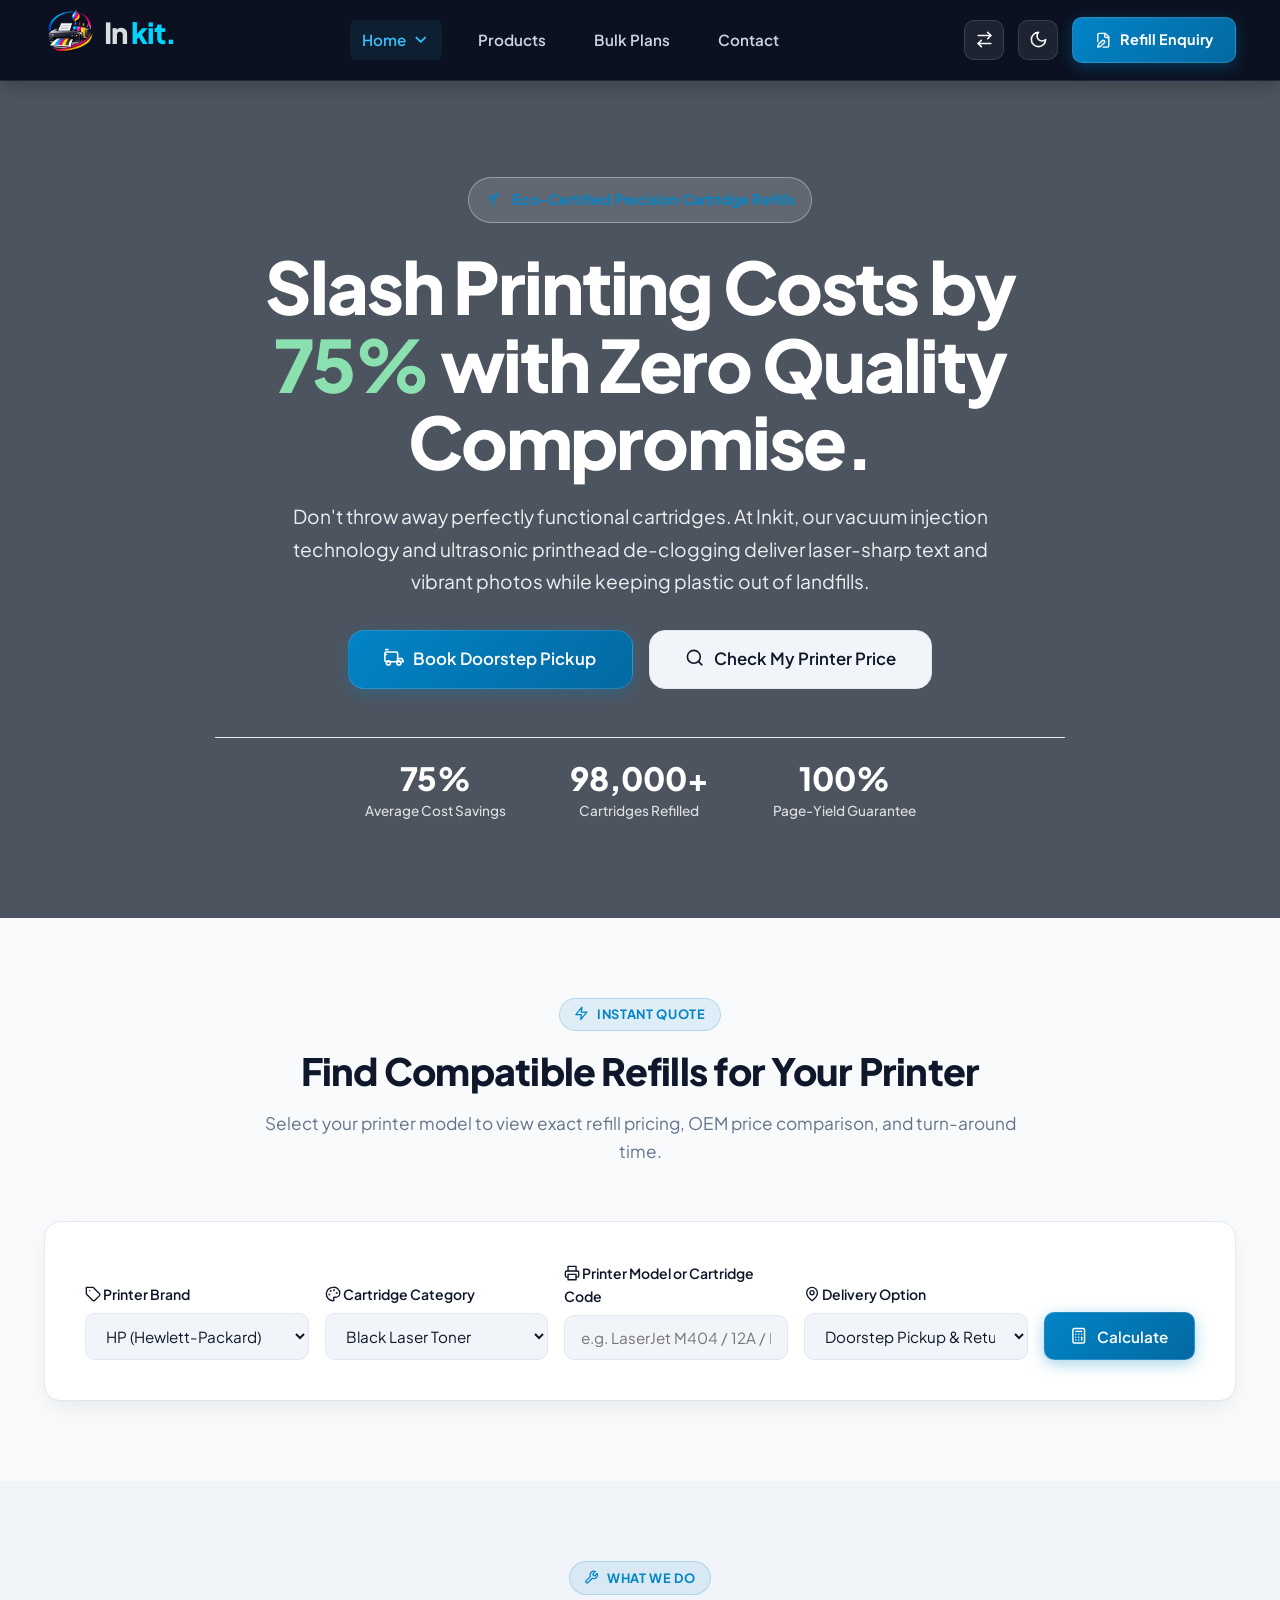
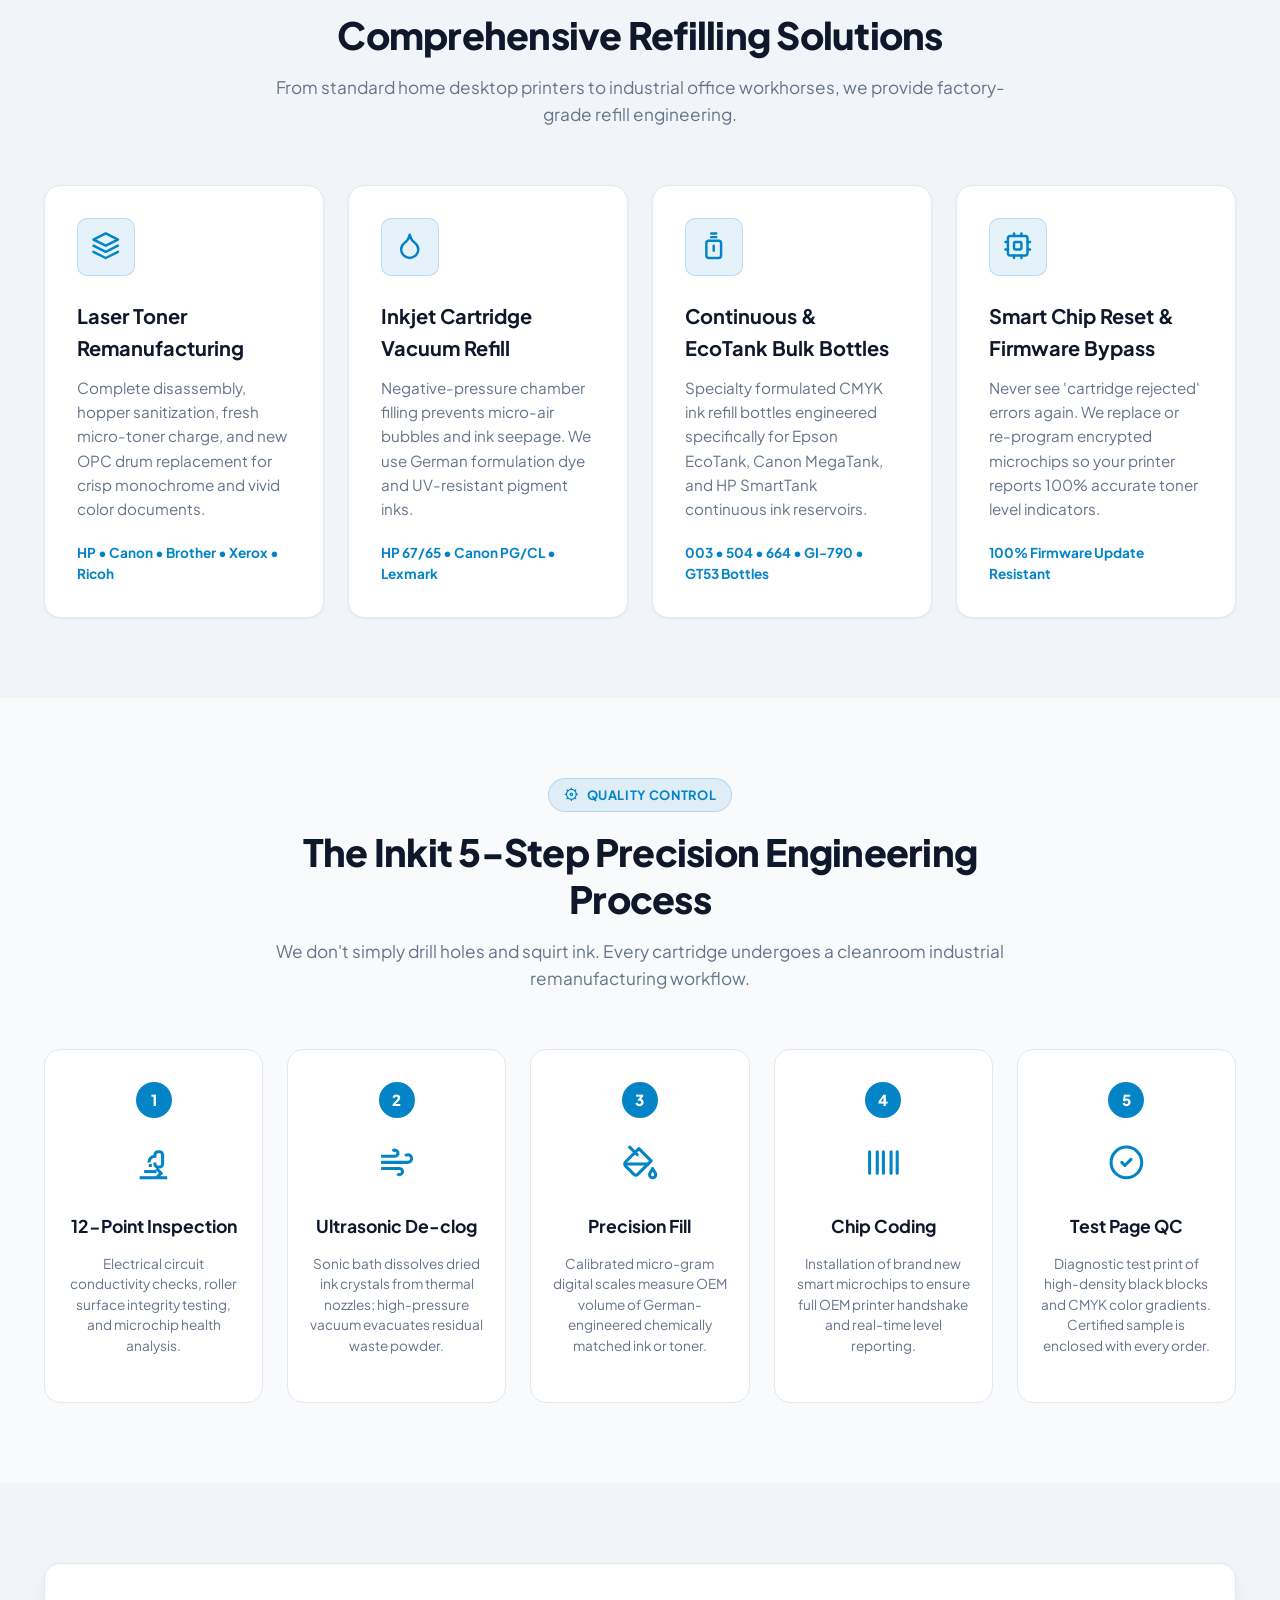
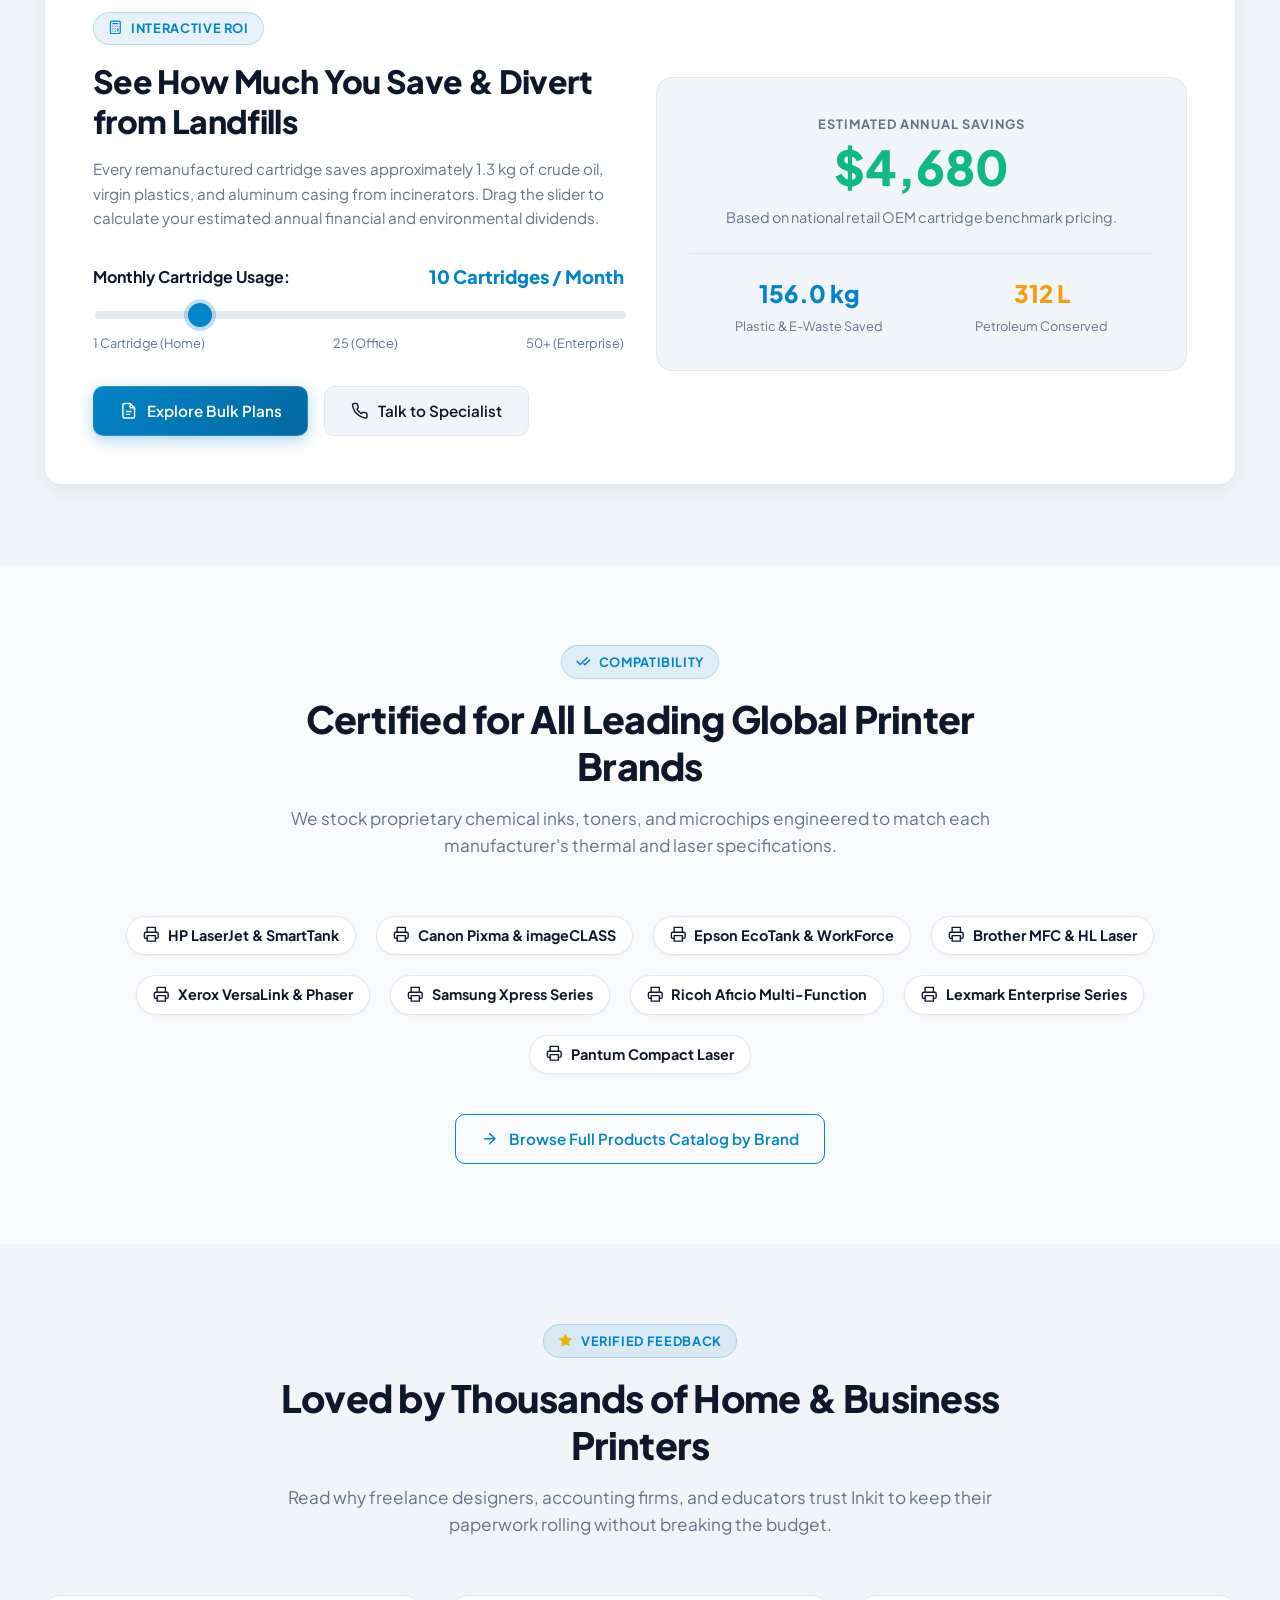
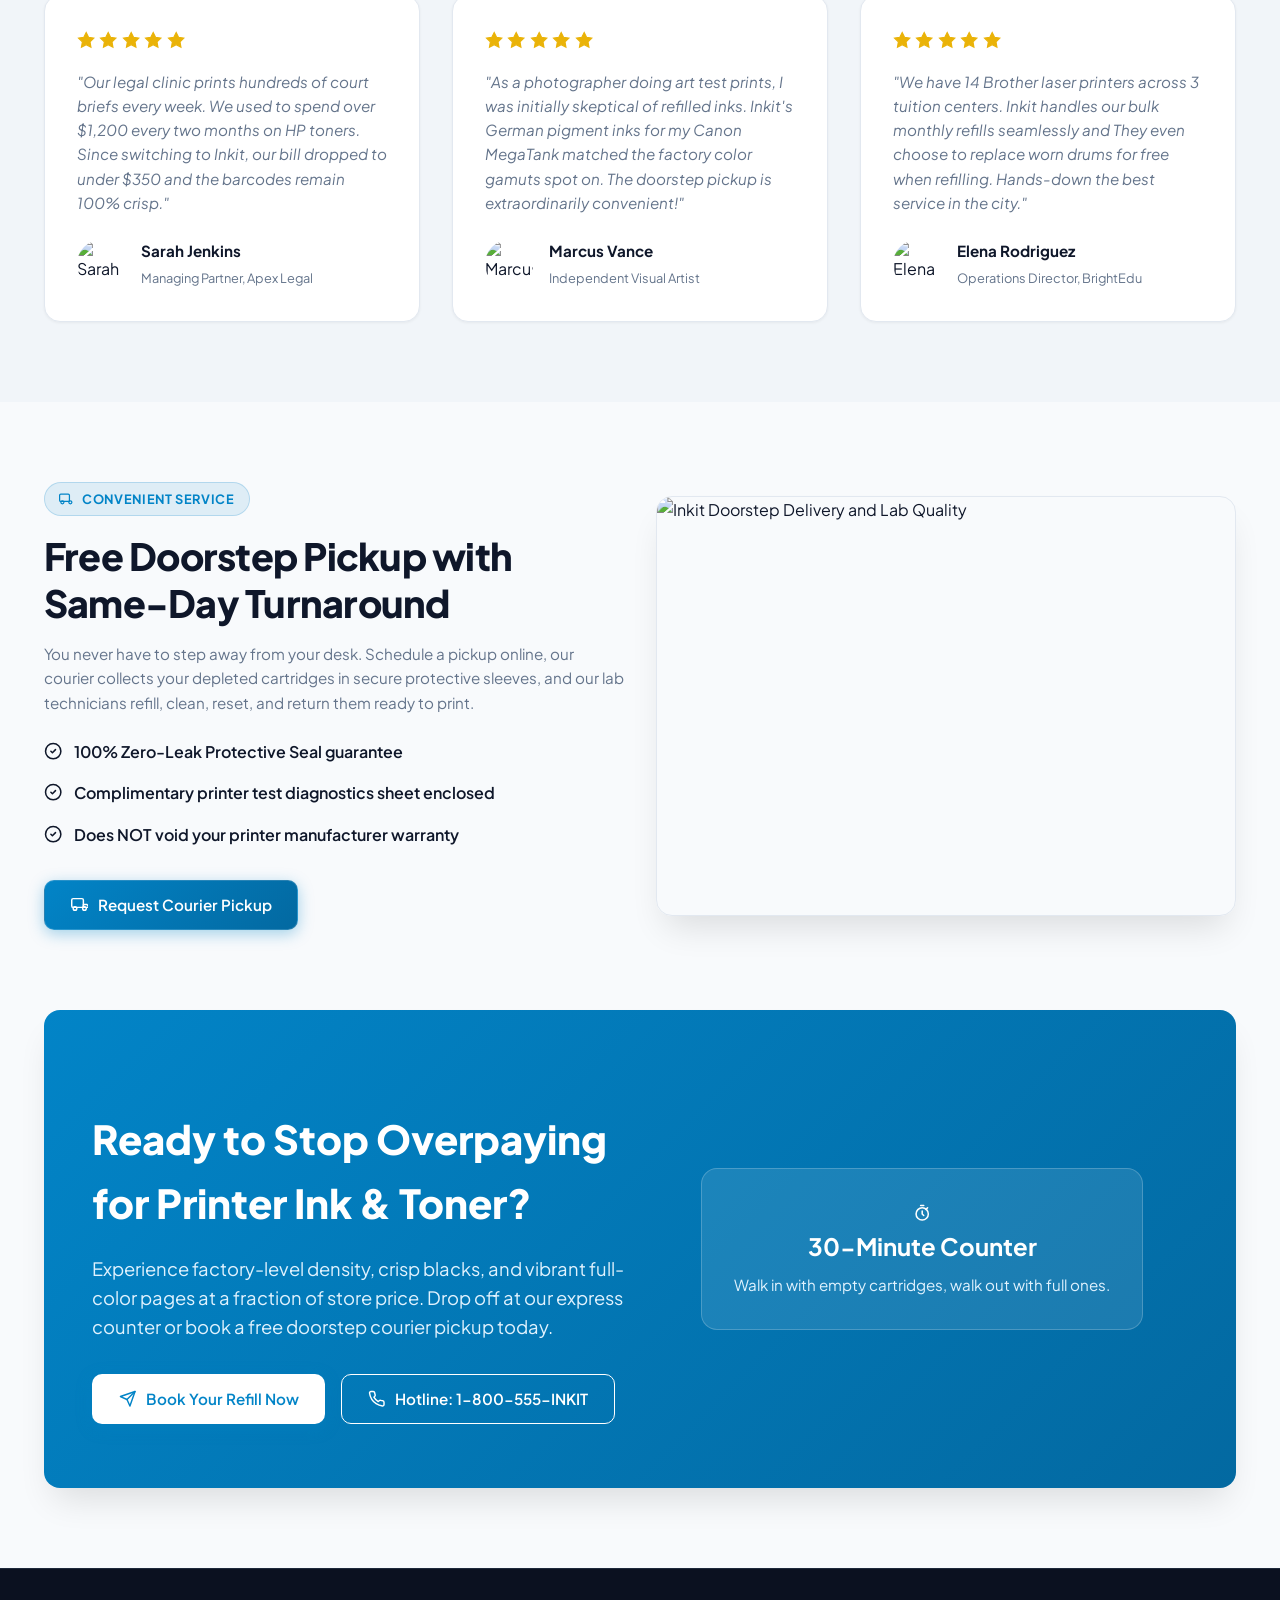
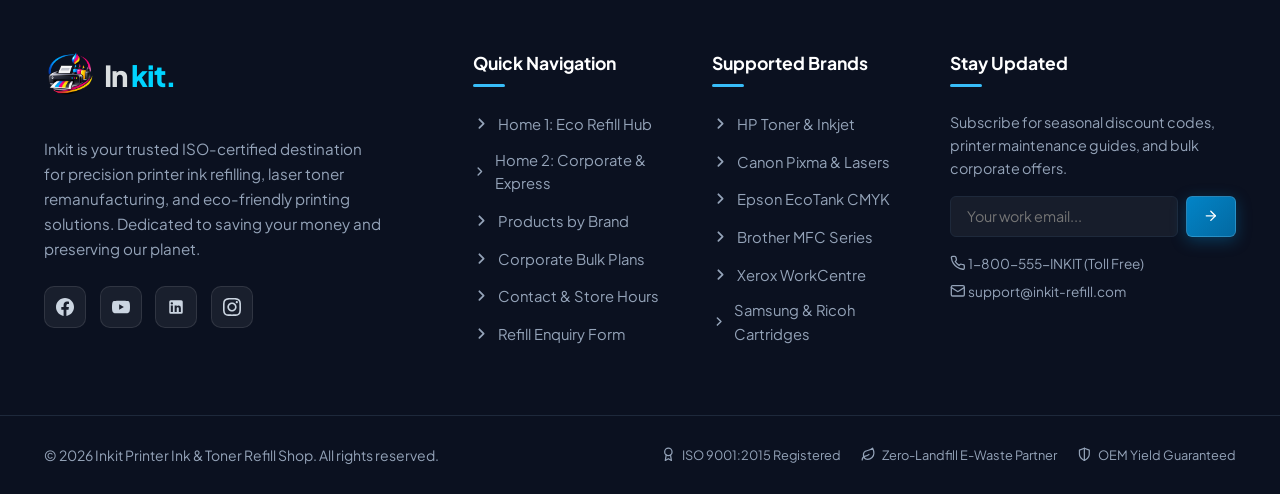
==== index.html @ ea4fb4fb "Initial commit" ====
<!DOCTYPE html>
<html lang="en" dir="ltr" data-theme="light">
<head>
  <meta charset="UTF-8">
  <meta name="viewport" content="width=device-width, initial-scale=1.0">
  <title>Inkit | Printer Ink & Toner Refill Shop - Eco Refill Hub</title>
  <meta name="description" content="Inkit offers premium printer ink refilling, laser toner remanufacturing, and eco-tank bottled inks at up to 75% savings with certified test page guarantees.">
  <link rel="icon" type="image/png" href="assets/images/logo.png">
  
  <!-- FontAwesome 6 Icons -->
  <link rel="stylesheet" href="https://cdnjs.cloudflare.com/ajax/libs/font-awesome/6.5.1/css/all.min.css">
  
  <!-- Common & Page Stylesheets -->
  <link rel="stylesheet" href="assets/css/common.css">
  <link rel="stylesheet" href="assets/css/pages.css">
</head>
<body>

  <!-- ==========================================================================
       NAVBAR (Unified Color: #0b1120)
       ========================================================================== -->
  <header class="site-header">
    <div class="container">
      <nav class="navbar">
        <!-- Logo redirects to index.html -->
         <a href="index.html"
   class="footer-brand-logo"
   title="Inkit - Home"
   style="display:inline-flex;
          align-items:center;
          gap:8px;
          text-decoration:none;
          margin-bottom:15px;">

    <img src="assets/images/logo.png"
         alt="Inkit Logo"
         style="width:52px;
                height:52px;
                object-fit:contain;
                display:block;">

    <span style="font-size:29px;
                 font-weight:800;
                 letter-spacing:-1px;
                 line-height:1;
                 color:#dadee0;">
        In<span style="color:#00d4ff;"> kit.</span>
    </span>

</a>
        
       

        <!-- Desktop Navigation Menu -->
        <ul class="nav-menu">
          <!-- Home Dropdown with Home 1 & Home 2 -->
          <li class="nav-item dropdown">
            <a href="index.html" class="nav-link dropdown-toggle active">
              <span>Home</span>
              <svg class="svg-icon chevron-icon" viewBox="0 0 24 24" width="14" height="14" fill="none" stroke="currentColor" stroke-width="2.5" stroke-linecap="round" stroke-linejoin="round"><path d="m6 9 6 6 6-6"/></svg>
            </a>
            <div class="dropdown-menu">
              <a href="index.html" class="dropdown-item active">
                <svg class="svg-icon" viewBox="0 0 24 24" width="18" height="18" fill="none" stroke="#38bdf8" stroke-width="2"><path d="M11 20A7 7 0 0 1 9.8 6.1C15.5 5 17 4.48 19 2c1 2 2 4.18 2 8 0 5.5-4.78 10-10 10Z"/><path d="M2 21c0-3 1.85-5.36 5.08-6C9.5 14.52 12 13 13 12"/></svg>
                <div>
                  <span class="item-title">Home 1: Eco Refill Hub</span>
                  <span class="item-desc">Consumer & Small Business Refills</span>
                </div>
              </a>
              <a href="home2.html" class="dropdown-item">
                <svg class="svg-icon" viewBox="0 0 24 24" width="18" height="18" fill="none" stroke="#38bdf8" stroke-width="2"><path d="M6 22V4a2 2 0 0 1 2-2h8a2 2 0 0 1 2 2v6"/><path d="M12 22s6-3 6-7v-4l-6-2-6 2v4c0 4 6 7 6 7Z"/></svg>
                <div>
                  <span class="item-title">Home 2: Corporate & Express</span>
                  <span class="item-desc">30-Min Walk-in & Fleet Contracts</span>
                </div>
              </a>
            </div>
          </li>
          <li class="nav-item">
            <a href="products.html" class="nav-link">Products</a>
          </li>
          <li class="nav-item">
            <a href="bulk-plans.html" class="nav-link">Bulk Plans</a>
          </li>
          <li class="nav-item">
            <a href="contact.html" class="nav-link">Contact</a>
          </li>
        </ul>

        <!-- Navbar Controls & Action -->
        <div class="nav-actions">
          <!-- RTL to LTR Mode Button with Icon -->
          <button id="rtlToggleBtn" class="icon-btn" title="Toggle RTL / LTR text direction" aria-label="Toggle Text Direction">
            <svg class="svg-icon" viewBox="0 0 24 24" width="18" height="18" fill="none" stroke="currentColor" stroke-width="2" stroke-linecap="round" stroke-linejoin="round"><path d="m16 3 4 4-4 4"/><path d="M20 7H4"/><path d="m8 21-4-4 4-4"/><path d="M4 17h16"/></svg>
          </button>

          <!-- Dark to Light Mode Button with Icon -->
          <button id="themeToggleBtn" class="icon-btn" title="Toggle Dark / Light mode" aria-label="Toggle Theme Mode">
            <svg class="svg-icon theme-icon-moon" viewBox="0 0 24 24" width="18" height="18" fill="none" stroke="currentColor" stroke-width="2" stroke-linecap="round" stroke-linejoin="round"><path d="M12 3a6 6 0 0 0 9 9 9 9 0 1 1-9-9Z"/></svg>
          </button>

          <!-- CTA Button going to Contact Page Enquiry Form -->
          <a href="contact.html#enquiry-form" class="nav-cta-btn">
            <svg class="svg-icon" viewBox="0 0 24 24" width="16" height="16" fill="none" stroke="currentColor" stroke-width="2" stroke-linecap="round" stroke-linejoin="round"><path d="M12 22h6a2 2 0 0 0 2-2V7l-5-5H6a2 2 0 0 0-2 2v10"/><path d="M14 2v4a2 2 0 0 0 2 2h4"/><path d="M10.4 12.6a2 2 0 1 1 3 3L8 21l-4 1 1-4Z"/></svg>
            <span>Refill Enquiry</span>
          </a>

          <!-- Mobile Hamburger Toggle -->
          <button id="mobileMenuToggle" class="icon-btn mobile-nav-toggle" title="Open Menu" aria-label="Toggle mobile menu">
            <svg class="svg-icon" viewBox="0 0 24 24" width="20" height="20" fill="none" stroke="currentColor" stroke-width="2" stroke-linecap="round" stroke-linejoin="round"><line x1="4" x2="20" y1="12" y2="12"/><line x1="4" x2="20" y1="6" y2="6"/><line x1="4" x2="20" y1="18" y2="18"/></svg>
          </button>
        </div>
      </nav>
    </div>
  </header>

  <!-- Mobile Drawer Menu -->
  <div id="mobileDrawer" class="mobile-drawer">
    <div class="mobile-nav-links">
      <a href="index.html" class="active"><svg class="svg-icon" viewBox="0 0 24 24" width="16" height="16" fill="none" stroke="currentColor" stroke-width="2"><path d="m3 9 9-7 9 7v11a2 2 0 0 1-2 2H5a2 2 0 0 1-2-2z"/></svg> Home 1: Eco Refill Hub</a>
      <a href="home2.html"><svg class="svg-icon" viewBox="0 0 24 24" width="16" height="16" fill="none" stroke="currentColor" stroke-width="2"><rect width="16" height="20" x="4" y="2" rx="2"/><path d="M9 22v-4h6v4"/></svg> Home 2: Corporate & Express</a>
      <a href="products.html"><svg class="svg-icon" viewBox="0 0 24 24" width="16" height="16" fill="none" stroke="currentColor" stroke-width="2"><path d="M16.5 9.4 7.55 4.24a1.78 1.78 0 0 0-2.5 1.55v8.88a1.78 1.78 0 0 0 2.5 1.55L16.5 11"/></svg> Products by Brand</a>
      <a href="bulk-plans.html"><svg class="svg-icon" viewBox="0 0 24 24" width="16" height="16" fill="none" stroke="currentColor" stroke-width="2"><rect width="16" height="20" x="4" y="2" rx="2"/><line x1="8" x2="16" y1="6" y2="6"/></svg> Bulk Plans & Corporate</a>
      <a href="contact.html"><svg class="svg-icon" viewBox="0 0 24 24" width="16" height="16" fill="none" stroke="currentColor" stroke-width="2"><rect width="20" height="16" x="2" y="4" rx="2"/><path d="m22 7-8.97 5.7a1.94 1.94 0 0 1-2.06 0L2 7"/></svg> Contact & Locations</a>
    </div>
    <div class="mobile-actions">
      <div style="display:flex; gap: 0.5rem;">
        <button onclick="document.getElementById('rtlToggleBtn').click()" class="icon-btn" title="RTL Switch">
          <svg class="svg-icon" viewBox="0 0 24 24" width="18" height="18" fill="none" stroke="currentColor" stroke-width="2"><path d="m16 3 4 4-4 4"/><path d="M20 7H4"/><path d="m8 21-4-4 4-4"/><path d="M4 17h16"/></svg>
        </button>
        <button onclick="document.getElementById('themeToggleBtn').click()" class="icon-btn" title="Theme Switch">
          <svg class="svg-icon" viewBox="0 0 24 24" width="18" height="18" fill="none" stroke="currentColor" stroke-width="2"><path d="M12 3a6 6 0 0 0 9 9 9 9 0 1 1-9-9Z"/></svg>
        </button>
      </div>
      <a href="contact.html#enquiry-form" class="btn btn-primary btn-sm">
        <svg class="svg-icon" viewBox="0 0 24 24" width="14" height="14" fill="none" stroke="currentColor" stroke-width="2"><path d="M12 22h6a2 2 0 0 0 2-2V7l-5-5H6a2 2 0 0 0-2 2v10"/><path d="M14 2v4a2 2 0 0 0 2 2h4"/><path d="M10.4 12.6a2 2 0 1 1 3 3L8 21l-4 1 1-4Z"/></svg>
        Refill Enquiry
      </a>
    </div>
  </div>

  <main>
    <!-- ==========================================================================
         SECTION 1: HERO SECTION (Eco Refill Hub)
         ========================================================================== -->
   <section
  class="hero-section"
  style="
    position: relative;
    min-height: 700px;
    display: flex;
    align-items: center;
    justify-content: center;
    padding: 6rem 1.5rem;
    color: #fff;
    text-align: center;
    background:
      linear-gradient(rgba(10, 20, 35, 0.72), rgba(10, 20, 35, 0.72)),
      url('https://images.unsplash.com/photo-1563968743333-044cef800494?auto=format&fit=crop&w=1000&q=80')
      center / cover no-repeat;
  "
>
  <div
    class="container"
    style="width: 100%; max-width: 1100px; margin: 0 auto;"
  >
    <div
      class="hero-content"
      style="
        max-width: 850px;
        margin: 0 auto;
        display: flex;
        flex-direction: column;
        align-items: center;
      "
    >
      <div
        class="hero-pill"
        style="
          display: inline-flex;
          align-items: center;
          gap: 0.6rem;
          margin-bottom: 1.5rem;
          padding: 0.65rem 1rem;
          border: 1px solid rgba(255, 255, 255, 0.35);
          border-radius: 999px;
          background: rgba(255, 255, 255, 0.12);
          font-size: 0.9rem;
        "
      >
        <i class="fa-solid fa-seedling" aria-hidden="true"></i>
        <span>Eco-Certified Precision Cartridge Refills</span>
      </div>

      <h1
        class="hero-title"
        style="
          max-width: 850px;
          margin: 0 0 1.25rem;
          color: #fff;
          font-size: clamp(2.5rem, 6vw, 4.5rem);
          line-height: 1.08;
          font-weight: 800;
        "
      >
        Slash Printing Costs by
        <span style="color: #8be0b0;">75%</span>
        with Zero Quality Compromise.
      </h1>

      <p
        class="hero-desc"
        style="
          max-width: 720px;
          margin: 0 0 2rem;
          color: rgba(255, 255, 255, 0.9);
          font-size: clamp(1rem, 2vw, 1.2rem);
          line-height: 1.7;
        "
      >
        Don't throw away perfectly functional cartridges. At Inkit, our vacuum
        injection technology and ultrasonic printhead de-clogging deliver
        laser-sharp text and vibrant photos while keeping plastic out of
        landfills.
      </p>

      <div
        class="hero-actions"
        style="
          display: flex;
          flex-wrap: wrap;
          justify-content: center;
          gap: 1rem;
          margin-bottom: 3rem;
        "
      >
        <a href="contact.html#enquiry-form" class="btn btn-primary btn-lg">
          <i class="fa-solid fa-truck-fast" aria-hidden="true"></i>
          Book Doorstep Pickup
        </a>

        <a href="#refill-finder" class="btn btn-secondary btn-lg">
          <i class="fa-solid fa-magnifying-glass" aria-hidden="true"></i>
          Check My Printer Price
        </a>
      </div>

      <div
        class="hero-stats"
        style="
          width: 100%;
          display: flex;
          flex-wrap: wrap;
          justify-content: center;
          gap: 2rem 4rem;
        "
      >
        <div class="stat-item">
          <h3 style="margin: 0; color: #fff; font-size: 2rem;">75%</h3>
          <p style="margin: 0.35rem 0 0; color: rgba(255, 255, 255, 0.82);">
            Average Cost Savings
          </p>
        </div>

        <div class="stat-item">
          <h3 style="margin: 0; color: #fff; font-size: 2rem;">98,000+</h3>
          <p style="margin: 0.35rem 0 0; color: rgba(255, 255, 255, 0.82);">
            Cartridges Refilled
          </p>
        </div>

        <div class="stat-item">
          <h3 style="margin: 0; color: #fff; font-size: 2rem;">100%</h3>
          <p style="margin: 0.35rem 0 0; color: rgba(255, 255, 255, 0.82);">
            Page-Yield Guarantee
          </p>
        </div>
      </div>
    </div>
  </div>
</section>

    <!-- ==========================================================================
         SECTION 2: INSTANT REFILL FINDER (Interactive Tool)
         ========================================================================== -->
    <section class="section-py" id="refill-finder">
      <div class="container">
        <div class="section-header">
          <div class="section-badge">
            <i class="fa-solid fa-bolt"></i> Instant Quote
          </div>
          <h2 class="section-title">Find Compatible Refills for Your Printer</h2>
          <p class="section-subtitle">Select your printer model to view exact refill pricing, OEM price comparison, and turn-around time.</p>
        </div>

        <div class="refill-finder-box">
          <div class="finder-grid">
            <div class="form-group">
              <label class="form-label" for="finderBrand"><i class="fa-solid fa-tag"></i> Printer Brand</label>
              <select id="finderBrand" class="form-select">
                <option value="HP">HP (Hewlett-Packard)</option>
                <option value="Canon">Canon</option>
                <option value="Epson">Epson</option>
                <option value="Brother">Brother</option>
                <option value="Xerox">Xerox</option>
                <option value="Samsung">Samsung</option>
                <option value="Ricoh">Ricoh</option>
              </select>
            </div>

            <div class="form-group">
              <label class="form-label" for="finderType"><i class="fa-solid fa-palette"></i> Cartridge Category</label>
              <select id="finderType" class="form-select">
                <option value="Laser Toner Black">Black Laser Toner</option>
                <option value="Laser Toner Color">Color Laser Toner (CMYK)</option>
                <option value="Inkjet Cartridge">Inkjet Cartridge (Tri-color/Black)</option>
                <option value="EcoTank Bulk Inks">EcoTank / MegaTank Ink Bottle</option>
              </select>
            </div>

            <div class="form-group">
              <label class="form-label" for="finderModel"><i class="fa-solid fa-print"></i> Printer Model or Cartridge Code</label>
              <input type="text" id="finderModel" class="form-input" placeholder="e.g. LaserJet M404 / 12A / PG-245">
            </div>

            <div class="form-group">
              <label class="form-label" for="finderLocation"><i class="fa-solid fa-location-dot"></i> Delivery Option</label>
              <select id="finderLocation" class="form-select">
                <option value="pickup">Doorstep Pickup & Return</option>
                <option value="walkin">Walk-in Express Lab (30 min)</option>
              </select>
            </div>

            <div class="form-group">
              <button id="findRefillBtn" class="btn btn-primary" style="height: 48px; width: 100%;">
                <i class="fa-solid fa-calculator"></i> Calculate
              </button>
            </div>
          </div>

          <!-- Finder Result Display Card -->
          <div id="finderResultBox" class="finder-result">
            <div>
              <div class="cmyk-dot-row">
                <span class="cmyk-dot cyan"></span>
                <span class="cmyk-dot magenta"></span>
                <span class="cmyk-dot yellow"></span>
                <span class="cmyk-dot black"></span>
                <span id="resultSavingsBadge" class="product-savings-tag" style="position: static; margin-left: 8px;">Save 73%</span>
              </div>
              <h3 id="resultCartridgeTitle" style="margin: 0.25rem 0; font-size: 1.25rem; color: var(--text-main);">HP LaserJet 12A / Pro M404 Toner Refill</h3>
              <p style="margin: 0; color: var(--text-muted); font-size: 0.9rem;">Includes complete vacuum de-dusting, OPC drum inspection, smart chip reset, and 2,500-page high-yield toner reload.</p>
            </div>
            <div style="text-align: right; min-width: 170px;">
              <div id="resultRefillPrice" class="refill-price">$18.50</div>
              <div id="resultOemPrice" class="oem-price">OEM Price: $68.00</div>
              <a href="contact.html#enquiry-form" class="btn btn-primary btn-sm" style="margin-top: 0.5rem;">
                <i class="fa-solid fa-calendar-check"></i> Book Now
              </a>
            </div>
          </div>
        </div>
      </div>
    </section>

    <!-- ==========================================================================
         SECTION 3: CORE REFILL SERVICES
         ========================================================================== -->
    <section class="section-py" style="background: var(--bg-surface-alt);">
      <div class="container">
        <div class="section-header">
          <div class="section-badge">
            <i class="fa-solid fa-wrench"></i> What We Do
          </div>
          <h2 class="section-title">Comprehensive Refilling Solutions</h2>
          <p class="section-subtitle">From standard home desktop printers to industrial office workhorses, we provide factory-grade refill engineering.</p>
        </div>

        <div class="grid-4">
          <!-- Card 1 -->
          <div class="card">
            <div class="card-icon">
              <i class="fa-solid fa-layer-group"></i>
            </div>
            <h3 class="card-title">Laser Toner Remanufacturing</h3>
            <p class="card-text">Complete disassembly, hopper sanitization, fresh micro-toner charge, and new OPC drum replacement for crisp monochrome and vivid color documents.</p>
            <div style="margin-top: 1.25rem; font-size: 0.85rem; color: var(--primary); font-weight: 700;">
              HP • Canon • Brother • Xerox • Ricoh
            </div>
          </div>

          <!-- Card 2 -->
          <div class="card">
            <div class="card-icon">
              <i class="fa-solid fa-droplet"></i>
            </div>
            <h3 class="card-title">Inkjet Cartridge Vacuum Refill</h3>
            <p class="card-text">Negative-pressure chamber filling prevents micro-air bubbles and ink seepage. We use German formulation dye and UV-resistant pigment inks.</p>
            <div style="margin-top: 1.25rem; font-size: 0.85rem; color: var(--primary); font-weight: 700;">
              HP 67/65 • Canon PG/CL • Lexmark
            </div>
          </div>

          <!-- Card 3 -->
          <div class="card">
            <div class="card-icon">
              <i class="fa-solid fa-bottle-droplet"></i>
            </div>
            <h3 class="card-title">Continuous & EcoTank Bulk Bottles</h3>
            <p class="card-text">Specialty formulated CMYK ink refill bottles engineered specifically for Epson EcoTank, Canon MegaTank, and HP SmartTank continuous ink reservoirs.</p>
            <div style="margin-top: 1.25rem; font-size: 0.85rem; color: var(--primary); font-weight: 700;">
              003 • 504 • 664 • GI-790 • GT53 Bottles
            </div>
          </div>

          <!-- Card 4 -->
          <div class="card">
            <div class="card-icon">
              <i class="fa-solid fa-microchip"></i>
            </div>
            <h3 class="card-title">Smart Chip Reset & Firmware Bypass</h3>
            <p class="card-text">Never see 'cartridge rejected' errors again. We replace or re-program encrypted microchips so your printer reports 100% accurate toner level indicators.</p>
            <div style="margin-top: 1.25rem; font-size: 0.85rem; color: var(--primary); font-weight: 700;">
              100% Firmware Update Resistant
            </div>
          </div>
        </div>
      </div>
    </section>

    <!-- ==========================================================================
         SECTION 4: 5-STEP PRECISION WORKFLOW
         ========================================================================== -->
    <section class="section-py">
      <div class="container">
        <div class="section-header">
          <div class="section-badge">
            <i class="fa-solid fa-gears"></i> Quality Control
          </div>
          <h2 class="section-title">The Inkit 5-Step Precision Engineering Process</h2>
          <p class="section-subtitle">We don't simply drill holes and squirt ink. Every cartridge undergoes a cleanroom industrial remanufacturing workflow.</p>
        </div>

        <div class="process-steps">
          <div class="process-step">
            <div class="step-num">1</div>
            <div class="step-icon"><i class="fa-solid fa-microscope"></i></div>
            <h4 class="step-title">12-Point Inspection</h4>
            <p class="step-desc">Electrical circuit conductivity checks, roller surface integrity testing, and microchip health analysis.</p>
          </div>

          <div class="process-step">
            <div class="step-num">2</div>
            <div class="step-icon"><i class="fa-solid fa-wind"></i></div>
            <h4 class="step-title">Ultrasonic De-clog</h4>
            <p class="step-desc">Sonic bath dissolves dried ink crystals from thermal nozzles; high-pressure vacuum evacuates residual waste powder.</p>
          </div>

          <div class="process-step">
            <div class="step-num">3</div>
            <div class="step-icon"><i class="fa-solid fa-fill-drip"></i></div>
            <h4 class="step-title">Precision Fill</h4>
            <p class="step-desc">Calibrated micro-gram digital scales measure  OEM volume of German-engineered chemically matched ink or toner.</p>
          </div>

          <div class="process-step">
            <div class="step-num">4</div>
            <div class="step-icon"><i class="fa-solid fa-barcode"></i></div>
            <h4 class="step-title">Chip Coding</h4>
            <p class="step-desc">Installation of brand new smart microchips to ensure full OEM printer handshake and real-time level reporting.</p>
          </div>

          <div class="process-step">
            <div class="step-num">5</div>
            <div class="step-icon"><i class="fa-solid fa-circle-check"></i></div>
            <h4 class="step-title">Test Page QC</h4>
            <p class="step-desc">Diagnostic test print of high-density black blocks and CMYK color gradients. Certified sample is enclosed with every order.</p>
          </div>
        </div>
      </div>
    </section>

    <!-- ==========================================================================
         SECTION 5: SAVINGS & ECO-IMPACT CALCULATOR
         ========================================================================== -->
    <section class="section-py" style="background: var(--bg-surface-alt);">
      <div class="container">
        <div class="calculator-card">
          <div class="grid-2">
            <div>
              <div class="section-badge">
                <i class="fa-solid fa-calculator"></i> Interactive ROI
              </div>
              <h2 class="section-title" style="font-size: 2rem;">See How Much You Save & Divert from Landfills</h2>
              <p class="card-text">
                Every remanufactured cartridge saves approximately 1.3 kg of crude oil, virgin plastics, and aluminum casing from incinerators. Drag the slider to calculate your estimated annual financial and environmental dividends.
              </p>
              
              <div class="slider-container">
                <div style="display: flex; justify-content: space-between; align-items: center; margin-bottom: 0.5rem;">
                  <span style="font-weight: 700; color: var(--text-main);">Monthly Cartridge Usage:</span>
                  <span id="cartridgeCountDisplay" style="font-weight: 800; color: var(--primary); font-size: 1.15rem;">10 Cartridges / Month</span>
                </div>
                <input type="range" id="cartridgeSlider" class="range-slider" min="1" max="50" value="10">
                <div style="display: flex; justify-content: space-between; font-size: 0.8rem; color: var(--text-muted); margin-top: 0.5rem;">
                  <span>1 Cartridge (Home)</span>
                  <span>25 (Office)</span>
                  <span>50+ (Enterprise)</span>
                </div>
              </div>

              <div style="display: flex; gap: 1rem; align-items: center;">
                <a href="bulk-plans.html" class="btn btn-primary">
                  <i class="fa-solid fa-file-contract"></i> Explore Bulk Plans
                </a>
                <a href="contact.html#enquiry-form" class="btn btn-secondary">
                  <i class="fa-solid fa-phone"></i> Talk to Specialist
                </a>
              </div>
            </div>

            <div class="calc-display">
              <span style="text-transform: uppercase; letter-spacing: 0.08em; font-size: 0.8rem; font-weight: 700; color: var(--text-muted);">Estimated Annual Savings</span>
              <div id="calcMoneySaved" class="savings-amount">$4,680</div>
              <p style="color: var(--text-muted); font-size: 0.9rem; margin-bottom: 1.5rem;">Based on national retail OEM cartridge benchmark pricing.</p>

              <div style="border-top: 1px solid var(--border-color); padding-top: 1.25rem; display: flex; justify-content: space-around;">
                <div>
                  <div id="calcPlasticSaved" style="font-size: 1.5rem; font-weight: 800; color: var(--primary);">156.0 kg</div>
                  <span style="font-size: 0.8rem; color: var(--text-muted);">Plastic & E-Waste Saved</span>
                </div>
                <div>
                  <div style="font-size: 1.5rem; font-weight: 800; color: var(--accent-amber);">312 L</div>
                  <span style="font-size: 0.8rem; color: var(--text-muted);">Petroleum Conserved</span>
                </div>
              </div>
            </div>
          </div>
        </div>
      </div>
    </section>

    <!-- ==========================================================================
         SECTION 6: SUPPORTED BRANDS
         ========================================================================== -->
    <section class="section-py">
      <div class="container">
        <div class="section-header">
          <div class="section-badge">
            <i class="fa-solid fa-check-double"></i> Compatibility
          </div>
          <h2 class="section-title">Certified for All Leading Global Printer Brands</h2>
          <p class="section-subtitle">We stock proprietary chemical inks, toners, and microchips engineered to match each manufacturer's thermal and laser specifications.</p>
        </div>

        <div style="display: flex; flex-wrap: wrap; justify-content: center; gap: 1.25rem;">
          <div class="brand-badge"><i class="fa-solid fa-print"></i> HP LaserJet & SmartTank</div>
          <div class="brand-badge"><i class="fa-solid fa-print"></i> Canon Pixma & imageCLASS</div>
          <div class="brand-badge"><i class="fa-solid fa-print"></i> Epson EcoTank & WorkForce</div>
          <div class="brand-badge"><i class="fa-solid fa-print"></i> Brother MFC & HL Laser</div>
          <div class="brand-badge"><i class="fa-solid fa-print"></i> Xerox VersaLink & Phaser</div>
          <div class="brand-badge"><i class="fa-solid fa-print"></i> Samsung Xpress Series</div>
          <div class="brand-badge"><i class="fa-solid fa-print"></i> Ricoh Aficio Multi-Function</div>
          <div class="brand-badge"><i class="fa-solid fa-print"></i> Lexmark Enterprise Series</div>
          <div class="brand-badge"><i class="fa-solid fa-print"></i> Pantum Compact Laser</div>
        </div>

        <div style="text-align: center; margin-top: 2.5rem;">
          <a href="products.html" class="btn btn-outline">
            <i class="fa-solid fa-arrow-right"></i> Browse Full Products Catalog by Brand
          </a>
        </div>
      </div>
    </section>

    <!-- ==========================================================================
         SECTION 7: CUSTOMER REVIEWS & TESTIMONIALS
         ========================================================================== -->
    <section class="section-py" style="background: var(--bg-surface-alt);">
      <div class="container">
        <div class="section-header">
          <div class="section-badge">
            <i class="fa-solid fa-star"></i> Verified Feedback
          </div>
          <h2 class="section-title">Loved by Thousands of Home & Business Printers</h2>
          <p class="section-subtitle">Read why freelance designers, accounting firms, and educators trust Inkit to keep their paperwork rolling without breaking the budget.</p>
        </div>

        <div class="grid-3">
          <!-- Review 1 -->
          <div class="card">
            <div style="display: flex; gap: 0.25rem; color: #eab308; margin-bottom: 1rem;">
              <i class="fa-solid fa-star"></i><i class="fa-solid fa-star"></i><i class="fa-solid fa-star"></i><i class="fa-solid fa-star"></i><i class="fa-solid fa-star"></i>
            </div>
            <p class="card-text" style="font-style: italic; margin-bottom: 1.5rem;">
              "Our legal clinic prints hundreds of court briefs every week. We used to spend over $1,200 every two months on HP toners. Since switching to Inkit, our bill dropped to under $350 and the barcodes remain 100% crisp."
            </p>
            <div style="display: flex; align-items: center; gap: 1rem;">
              <img src="https://images.unsplash.com/photo-1534528741775-53994a69daeb?auto=format&fit=crop&w=120&q=80" alt="Sarah Jenkins" style="width: 48px; height: 48px; border-radius: 50%; object-fit: cover;">
              <div>
                <strong style="color: var(--text-main); font-size: 0.95rem; display: block;">Sarah Jenkins</strong>
                <span style="color: var(--text-muted); font-size: 0.8rem;">Managing Partner, Apex Legal</span>
              </div>
            </div>
          </div>

          <!-- Review 2 -->
          <div class="card">
            <div style="display: flex; gap: 0.25rem; color: #eab308; margin-bottom: 1rem;">
              <i class="fa-solid fa-star"></i><i class="fa-solid fa-star"></i><i class="fa-solid fa-star"></i><i class="fa-solid fa-star"></i><i class="fa-solid fa-star"></i>
            </div>
            <p class="card-text" style="font-style: italic; margin-bottom: 1.5rem;">
              "As a photographer doing art test prints, I was initially skeptical of refilled inks. Inkit's German pigment inks for my Canon MegaTank matched the factory color gamuts spot on. The doorstep pickup is extraordinarily convenient!"
            </p>
            <div style="display: flex; align-items: center; gap: 1rem;">
              <img src="https://images.unsplash.com/photo-1507003211169-0a1dd7228f2d?auto=format&fit=crop&w=120&q=80" alt="Marcus Vance" style="width: 48px; height: 48px; border-radius: 50%; object-fit: cover;">
              <div>
                <strong style="color: var(--text-main); font-size: 0.95rem; display: block;">Marcus Vance</strong>
                <span style="color: var(--text-muted); font-size: 0.8rem;">Independent Visual Artist</span>
              </div>
            </div>
          </div>

          <!-- Review 3 -->
          <div class="card">
            <div style="display: flex; gap: 0.25rem; color: #eab308; margin-bottom: 1rem;">
              <i class="fa-solid fa-star"></i><i class="fa-solid fa-star"></i><i class="fa-solid fa-star"></i><i class="fa-solid fa-star"></i><i class="fa-solid fa-star"></i>
            </div>
            <p class="card-text" style="font-style: italic; margin-bottom: 1.5rem;">
              "We have 14 Brother laser printers across 3 tuition centers. Inkit handles our bulk monthly refills seamlessly and  They even choose to replace worn drums for free when refilling. Hands-down the best service in the city."
            </p>
            <div style="display: flex; align-items: center; gap: 1rem;">
              <img src="https://images.unsplash.com/photo-1573496359142-b8d87734a5a2?auto=format&fit=crop&w=120&q=80" alt="Elena Rodriguez" style="width: 48px; height: 48px; border-radius: 50%; object-fit: cover;">
              <div>
                <strong style="color: var(--text-main); font-size: 0.95rem; display: block;">Elena Rodriguez</strong>
                <span style="color: var(--text-muted); font-size: 0.8rem;">Operations Director, BrightEdu</span>
              </div>
            </div>
          </div>
        </div>
      </div>
    </section>

    <!-- ==========================================================================
         SECTION 8: DOORSTEP PICKUP & PEACE-OF-MIND GUARANTEE
         ========================================================================== -->
    <section class="section-py">
      <div class="container">
        <div class="grid-2">
          <div>
            <div class="section-badge">
              <i class="fa-solid fa-truck-ramp-box"></i> Convenient Service
            </div>
            <h2 class="section-title">Free Doorstep Pickup with Same-Day Turnaround</h2>
            <p class="card-text" style="margin-bottom: 1.5rem;">
              You never have to step away from your desk. Schedule a pickup online, our courier collects your depleted cartridges in secure protective sleeves, and our lab technicians refill, clean, reset, and return them ready to print.
            </p>

            <ul style="display: flex; flex-direction: column; gap: 1rem; margin-bottom: 2rem;">
              <li style="display: flex; align-items: center; gap: 0.75rem; color: var(--text-main); font-weight: 600;">
                <i class="fa-solid fa-circle-check" style="color: var(--accent-green); font-size: 1.2rem;"></i>
                100% Zero-Leak Protective Seal guarantee
              </li>
              <li style="display: flex; align-items: center; gap: 0.75rem; color: var(--text-main); font-weight: 600;">
                <i class="fa-solid fa-circle-check" style="color: var(--accent-green); font-size: 1.2rem;"></i>
                Complimentary printer test diagnostics sheet enclosed
              </li>
              <li style="display: flex; align-items: center; gap: 0.75rem; color: var(--text-main); font-weight: 600;">
                <i class="fa-solid fa-circle-check" style="color: var(--accent-green); font-size: 1.2rem;"></i>
                Does NOT void your printer manufacturer warranty
              </li>
            </ul>

            <a href="contact.html#enquiry-form" class="btn btn-primary">
              <i class="fa-solid fa-truck"></i> Request Courier Pickup
            </a>
          </div>

          <div>
            <img src="https://images.pexels.com/photos/7363131/pexels-photo-7363131.jpeg" alt="Inkit Doorstep Delivery and Lab Quality" style="border-radius: var(--radius-lg); box-shadow: var(--shadow-xl); border: 1px solid var(--border-color); width: 100%; height: 420px; object-fit: cover;">
          </div>
        </div>
      </div>
    </section>

    <!-- ==========================================================================
         SECTION 9: CALL TO ACTION BANNER
         ========================================================================== -->
    <section class="section-py" style="padding-top: 0;">
      <div class="container">
        <div class="cta-banner">
          <div class="grid-2">
            <div>
              <h2>Ready to Stop Overpaying for Printer Ink & Toner?</h2>
              <p>
                Experience factory-level density, crisp blacks, and vibrant full-color pages at a fraction of store price. Drop off at our express counter or book a free doorstep courier pickup today.
              </p>
              <div style="display: flex; flex-wrap: wrap; gap: 1rem;">
                <a href="contact.html#enquiry-form" class="btn btn-primary" style="background: #ffffff; color: var(--primary) !important;">
                  <i class="fa-solid fa-paper-plane"></i> Book Your Refill Now
                </a>
                <a href="tel:+18005554658" class="btn btn-outline" style="border-color: #ffffff; color: #ffffff !important;">
                  <i class="fa-solid fa-phone"></i> Hotline: 1-800-555-INKIT
                </a>
              </div>
            </div>
            <div style="text-align: center;">
              <div style="background: rgba(255, 255, 255, 0.1); border: 1px solid rgba(255, 255, 255, 0.2); border-radius: var(--radius-lg); padding: 2rem; display: inline-block;">
                <i class="fa-solid fa-stopwatch" style="font-size: 3rem; color: #ffffff; margin-bottom: 0.75rem;"></i>
                <h3 style="margin: 0; font-size: 1.5rem; color: #ffffff;">30-Minute Counter</h3>
                <p style="margin: 0.5rem 0 0 0; color: #e0f2fe; font-size: 0.95rem;">Walk in with empty cartridges, walk out with full ones.</p>
              </div>
            </div>
          </div>
        </div>
      </div>
    </section>
  </main>

  <!-- ==========================================================================
       FOOTER (Unified Color: #0b1120, Identical to Navbar)
       ========================================================================== -->
  <footer class="site-footer">
    <div class="footer-top">
      <div class="container">
        <div class="footer-grid">
          <!-- Column 1: Brand & Socials -->
          <div class="footer-brand">
        <a href="index.html"
   class="footer-brand-logo"
   title="Inkit - Home"
   style="display:inline-flex;
          align-items:center;
          gap:8px;
          text-decoration:none;
          margin-bottom:15px;">

    <img src="assets/images/logo.png"
         alt="Inkit Logo"
         style="width:52px;
                height:52px;
                object-fit:contain;
                display:block;">

    <span style="font-size:29px;
                 font-weight:800;
                 letter-spacing:-1px;
                 line-height:1;
                 color:#dadee0;">
        In<span style="color:#00d4ff;"> kit.</span>
    </span>

</a>
            <p>
              Inkit is your trusted ISO-certified destination for precision printer ink refilling, laser toner remanufacturing, and eco-friendly printing solutions. Dedicated to saving your money and preserving our planet.
            </p>
            <!-- Platform Social Links with Target Blank & Direct SVGs -->
            <div class="social-links">
              <a href="https://facebook.com/InkitRefillShop" class="social-link fb" target="_blank" rel="noopener noreferrer" title="Inkit on Facebook" aria-label="Facebook">
                <svg width="18" height="18" viewBox="0 0 24 24" fill="currentColor"><path d="M24 12.073c0-6.627-5.373-12-12-12s-12 5.373-12 12c0 5.99 4.388 10.954 10.125 11.854v-8.385H7.078v-3.47h3.047V9.43c0-3.007 1.792-4.669 4.533-4.669 1.312 0 2.686.235 2.686.235v2.953H15.83c-1.491 0-1.956.925-1.956 1.874v2.25h3.328l-.532 3.47h-2.796v8.385C19.612 23.027 24 18.062 24 12.073z"/></svg>
              </a>
              <a href="https://youtube.com/@InkitRefillShop" class="social-link yt" target="_blank" rel="noopener noreferrer" title="Inkit on YouTube" aria-label="YouTube">
                <svg width="18" height="18" viewBox="0 0 24 24" fill="currentColor"><path d="M23.498 6.186a3.016 3.016 0 0 0-2.122-2.136C19.505 3.545 12 3.545 12 3.545s-7.505 0-9.377.505A3.017 3.017 0 0 0 .502 6.186C0 8.07 0 12 0 12s0 3.93.502 5.814a3.016 3.016 0 0 0 2.122 2.136c1.871.505 9.376.505 9.376.505s7.505 0 9.377-.505a3.015 3.015 0 0 0 2.122-2.136C24 15.93 24 12 24 12s0-3.93-.502-5.814zM9.545 15.568V8.432L15.818 12l-6.273 3.568z"/></svg>
              </a>
              <a href="https://linkedin.com/company/inkit-refill-shop" class="social-link in" target="_blank" rel="noopener noreferrer" title="Inkit on LinkedIn" aria-label="LinkedIn">
                <svg width="18" height="18" viewBox="0 0 24 24" fill="currentColor"><path d="M19 3a2 2 0 0 1 2 2v14a2 2 0 0 1-2 2H5a2 2 0 0 1-2-2V5a2 2 0 0 1 2-2h14m-.5 15.5v-5.3a3.26 3.26 0 0 0-3.26-3.26c-.85 0-1.84.52-2.28 1.3v-1.11h-2.79v8.37h2.79v-4.93c0-.77.62-1.4 1.39-1.4a1.4 1.4 0 0 1 1.4 1.4v4.93h2.75M6.46 8.76a1.6 1.6 0 0 0 1.6-1.6 1.6 1.6 0 0 0-1.6-1.6 1.6 1.6 0 0 0-1.6 1.6c0 .88.72 1.6 1.6 1.6m1.4 9.74v-8.37H5.06v8.37h2.8z"/></svg>
              </a>
              <a href="https://instagram.com/inkitrefillshop" class="social-link ig" target="_blank" rel="noopener noreferrer" title="Inkit on Instagram" aria-label="Instagram">
                <svg width="18" height="18" viewBox="0 0 24 24" fill="currentColor"><path d="M12 2.163c3.204 0 3.584.012 4.85.07 3.252.148 4.771 1.691 4.919 4.919.058 1.265.069 1.645.069 4.849 0 3.205-.012 3.584-.069 4.849-.149 3.225-1.664 4.771-4.919 4.919-1.266.058-1.644.07-4.85.07-3.204 0-3.584-.012-4.849-.07-3.26-.149-4.771-1.699-4.919-4.92-.058-1.265-.07-1.644-.07-4.849 0-3.204.013-3.583.07-4.849.149-3.227 1.664-4.771 4.919-4.919 1.266-.057 1.645-.069 4.849-.069zm0-2.163c-3.259 0-3.667.014-4.947.072-4.358.2-6.78 2.618-6.98 6.98-.059 1.281-.073 1.689-.073 4.948 0 3.259.014 3.668.072 4.948.2 4.358 2.618 6.78 6.98 6.98 1.281.058 1.689.072 4.948.072 3.259 0 3.668-.014 4.948-.072 4.354-.2 6.782-2.618 6.979-6.98.059-1.28.073-1.689.073-4.948 0-3.259-.014-3.667-.072-4.947-.196-4.354-2.617-6.78-6.979-6.98-1.281-.059-1.69-.073-4.949-.073zm0 5.838c-3.403 0-6.162 2.759-6.162 6.162s2.759 6.163 6.162 6.163 6.162-2.759 6.162-6.163c0-3.403-2.759-6.162-6.162-6.162zm0 10.162c-2.209 0-4-1.79-4-4 0-2.209 1.791-4 4-4s4 1.791 4 4c0 2.21-1.791 4-4 4zm6.406-11.845c-.796 0-1.441.645-1.441 1.44s.645 1.44 1.441 1.44c.795 0 1.439-.645 1.439-1.44s-.644-1.44-1.439-1.44z"/></svg>
              </a>
            </div>
          </div>

          <!-- Column 2: Quick Links -->
          <div class="footer-col">
            <h4>Quick Navigation</h4>
            <ul class="footer-links">
              <li><a href="index.html"><i class="fa-solid fa-angle-right"></i> Home 1: Eco Refill Hub</a></li>
              <li><a href="home2.html"><i class="fa-solid fa-angle-right"></i> Home 2: Corporate & Express</a></li>
              <li><a href="products.html"><i class="fa-solid fa-angle-right"></i> Products by Brand</a></li>
              <li><a href="bulk-plans.html"><i class="fa-solid fa-angle-right"></i> Corporate Bulk Plans</a></li>
              <li><a href="contact.html"><i class="fa-solid fa-angle-right"></i> Contact & Store Hours</a></li>
              <li><a href="contact.html#enquiry-form"><i class="fa-solid fa-angle-right"></i> Refill Enquiry Form</a></li>
            </ul>
          </div>

          <!-- Column 3: Supported Brands -->
          <div class="footer-col">
            <h4>Supported Brands</h4>
            <ul class="footer-links">
              <li><a href="products.html"><i class="fa-solid fa-angle-right"></i> HP Toner & Inkjet</a></li>
              <li><a href="products.html"><i class="fa-solid fa-angle-right"></i> Canon Pixma & Lasers</a></li>
              <li><a href="products.html"><i class="fa-solid fa-angle-right"></i> Epson EcoTank CMYK</a></li>
              <li><a href="products.html"><i class="fa-solid fa-angle-right"></i> Brother MFC Series</a></li>
              <li><a href="products.html"><i class="fa-solid fa-angle-right"></i> Xerox WorkCentre</a></li>
              <li><a href="products.html"><i class="fa-solid fa-angle-right"></i> Samsung & Ricoh Cartridges</a></li>
            </ul>
          </div>

          <!-- Column 4: Newsletter & Direct Hotline -->
          <div class="footer-col footer-newsletter">
            <h4>Stay Updated</h4>
            <p>Subscribe for seasonal discount codes, printer maintenance guides, and bulk corporate offers.</p>
            <form class="newsletter-form">
              <input type="email" class="newsletter-input" placeholder="Your work email..." required>
              <button type="submit" class="btn btn-primary btn-sm"><i class="fa-solid fa-arrow-right"></i></button>
            </form>
            <div style="font-size: 0.85rem; color: var(--nav-footer-muted); margin-top: 1rem;">
              <div><i class="fa-solid fa-phone" style="color: #38bdf8; margin-right: 0.4rem;"></i> 1-800-555-INKIT (Toll Free)</div>
              <div style="margin-top: 0.4rem;"><i class="fa-solid fa-envelope" style="color: #38bdf8; margin-right: 0.4rem;"></i> support@inkit-refill.com</div>
            </div>
          </div>
        </div>
      </div>
    </div>

    <!-- Bottom Bar -->
    <div class="footer-bottom">
      <div class="container footer-bottom-inner">
        <div>
          © 2026 Inkit Printer Ink & Toner Refill Shop. All rights reserved.
        </div>
        <div class="footer-certifications">
          <span class="footer-cert-badge"><i class="fa-solid fa-award"></i> ISO 9001:2015 Registered</span>
          <span class="footer-cert-badge"><i class="fa-solid fa-leaf"></i> Zero-Landfill E-Waste Partner</span>
          <span class="footer-cert-badge"><i class="fa-solid fa-shield-halved"></i> OEM Yield Guaranteed</span>
        </div>
      </div>
    </div>
  </footer>

  <!-- Scripts -->
  <script src="assets/js/common.js"></script>
</body>
</html>
---- assets/css/common.css ----
/* ==========================================================================
   INKIT - PRINTER INK & TONER REFILL SHOP
   COMMON STYLESHEET (common.css)
   ========================================================================== */

@import url('https://fonts.googleapis.com/css2?family=Plus+Jakarta+Sans:wght@300;400;500;600;700;800&display=swap');

/* --- UNIVERSAL FONT ENFORCEMENT --- */
*, *::before, *::after,
html, body, button, input, select, textarea, optgroup {
  font-family: 'Plus Jakarta Sans', -apple-system, BlinkMacSystemFont, 'Segoe UI', Roboto, Helvetica, Arial, sans-serif !important;
  box-sizing: border-box;
}

/* --- ROOT VARIABLES & COLOR THEMES --- */
:root {
  /* CMYK Brand Palette */
  --cmyk-cyan: #00b4d8;
  --cmyk-magenta: #ec4899;
  --cmyk-yellow: #eab308;
  --cmyk-black: #0f172a;
  
  /* Primary & Accents */
  --primary: #0284c7;
  --primary-hover: #0369a1;
  --primary-glow: rgba(2, 132, 199, 0.25);
  --secondary: #06b6d4;
  --accent-green: #10b981;
  --accent-amber: #f59e0b;
  --accent-rose: #f43f5e;
  
  /* Light Theme Surfaces & Text (Default) */
  --bg-body: #f8fafc;
  --bg-surface: #ffffff;
  --bg-surface-alt: #f1f5f9;
  --bg-card: #ffffff;
  --bg-card-hover: #ffffff;
  --text-main: #0f172a;
  --text-muted: #64748b;
  --text-light: #94a3b8;
  --border-color: #e2e8f0;
  --border-subtle: #edf2f7;
  
  /* NAVBAR & FOOTER MUST BE IN THE SAME COLOR */
  --nav-footer-bg: #0b1120;
  --nav-footer-surface: #111a2e;
  --nav-footer-text: #f8fafc;
  --nav-footer-muted: #94a3b8;
  --nav-footer-border: #1e293b;
  --nav-footer-hover: #1e293b;
  
  /* Shadows */
  --shadow-sm: 0 1px 3px rgba(0, 0, 0, 0.05);
  --shadow-md: 0 4px 14px rgba(0, 0, 0, 0.06);
  --shadow-lg: 0 10px 25px -5px rgba(0, 0, 0, 0.08);
  --shadow-xl: 0 20px 35px -10px rgba(0, 0, 0, 0.12);
  --shadow-cyan: 0 10px 25px -5px rgba(2, 132, 199, 0.3);
  
  /* Radii & Transitions */
  --radius-sm: 6px;
  --radius-md: 10px;
  --radius-lg: 16px;
  --radius-full: 9999px;
  --transition: all 0.25s cubic-bezier(0.4, 0, 0.2, 1);
  --transition-slow: all 0.4s cubic-bezier(0.4, 0, 0.2, 1);
  
  /* Layout Constraints */
  --container-max: 1240px;
  --header-height: 80px;
}

/* --- DARK THEME OVERRIDES --- */
[data-theme="dark"] {
  --bg-body: #060b13;
  --bg-surface: #0f172a;
  --bg-surface-alt: #162032;
  --bg-card: #0f172a;
  --bg-card-hover: #152238;
  --text-main: #f1f5f9;
  --text-muted: #94a3b8;
  --text-light: #64748b;
  --border-color: #1e293b;
  --border-subtle: #162338;
  
  /* Navbar & Footer stay coordinated in the same sleek deep tone */
  --nav-footer-bg: #070d18;
  --nav-footer-surface: #0f172a;
  --nav-footer-text: #f8fafc;
  --nav-footer-muted: #94a3b8;
  --nav-footer-border: #1e293b;
  --nav-footer-hover: #1e293b;
  
  --shadow-sm: 0 1px 3px rgba(0, 0, 0, 0.4);
  --shadow-md: 0 4px 14px rgba(0, 0, 0, 0.35);
  --shadow-lg: 0 10px 25px -5px rgba(0, 0, 0, 0.5);
  --shadow-xl: 0 20px 35px -10px rgba(0, 0, 0, 0.6);
  --shadow-cyan: 0 10px 25px -5px rgba(56, 189, 248, 0.2);
}

/* --- BASE STYLES --- */
html {
  scroll-behavior: smooth;
  font-size: 16px;
}

body {
  margin: 0;
  padding: 0;
  background-color: var(--bg-body);
  color: var(--text-main);
  line-height: 1.6;
  -webkit-font-smoothing: antialiased;
  -moz-osx-font-smoothing: grayscale;
  overflow-x: hidden;
  transition: background-color 0.3s ease, color 0.3s ease;
}

img, svg {
  max-width: 100%;
  height: auto;
  display: block;
}

a {
  color: inherit;
  text-decoration: none;
  transition: var(--transition);
}

ul, ol {
  list-style: none;
  margin: 0;
  padding: 0;
}

button {
  cursor: pointer;
  border: none;
  background: none;
  outline: none;
  transition: var(--transition);
}

/* --- LAYOUT UTILITIES --- */
.container {
  width: 100%;
  max-width: var(--container-max);
  margin-left: auto;
  margin-right: auto;
  padding-left: 1.5rem;
  padding-right: 1.5rem;
}

.section-py {
  padding-top: 5rem;
  padding-bottom: 5rem;
}

.section-py-sm {
  padding-top: 3rem;
  padding-bottom: 3rem;
}

.section-header {
  text-align: center;
  max-width: 760px;
  margin: 0 auto 3.5rem auto;
}

.section-header.text-start {
  text-align: start;
  margin-left: 0;
  margin-right: 0;
}

.section-badge {
  display: inline-flex;
  align-items: center;
  gap: 0.5rem;
  padding: 0.35rem 0.9rem;
  border-radius: var(--radius-full);
  font-size: 0.8rem;
  font-weight: 700;
  text-transform: uppercase;
  letter-spacing: 0.05em;
  background: rgba(2, 132, 199, 0.1);
  color: var(--primary);
  border: 1px solid rgba(2, 132, 199, 0.2);
  margin-bottom: 1rem;
}

[data-theme="dark"] .section-badge {
  background: rgba(56, 189, 248, 0.12);
  color: #38bdf8;
  border-color: rgba(56, 189, 248, 0.25);
}

.section-title {
  font-size: 2.35rem;
  font-weight: 800;
  line-height: 1.25;
  color: var(--text-main);
  margin: 0 0 1rem 0;
  letter-spacing: -0.02em;
}

.section-title span.highlight {
  color: var(--primary);
  background: linear-gradient(135deg, #0284c7 0%, #06b6d4 100%);
  -webkit-background-clip: text;
  -webkit-text-fill-color: transparent;
}

.section-subtitle {
  font-size: 1.075rem;
  color: var(--text-muted);
  margin: 0;
}

/* Grid & Flex layouts */
.grid-2 {
  display: grid;
  grid-template-columns: repeat(2, 1fr);
  gap: 2rem;
  align-items: center;
}

.grid-3 {
  display: grid;
  grid-template-columns: repeat(3, 1fr);
  gap: 2rem;
}

.grid-4 {
  display: grid;
  grid-template-columns: repeat(4, 1fr);
  gap: 1.5rem;
}

/* --- BUTTONS & CONTROLS --- */
.btn {
  display: inline-flex;
  align-items: center;
  justify-content: center;
  gap: 0.6rem;
  padding: 0.75rem 1.6rem;
  border-radius: var(--radius-md);
  font-weight: 600;
  font-size: 0.95rem;
  transition: var(--transition);
  text-align: center;
  white-space: nowrap;
}

.btn-primary {
  background: linear-gradient(135deg, #0284c7 0%, #0369a1 100%);
  color: #ffffff !important;
  box-shadow: 0 4px 15px rgba(2, 132, 199, 0.35);
  border: 1px solid rgba(255, 255, 255, 0.15);
}

.btn-primary:hover {
  background: linear-gradient(135deg, #0369a1 0%, #075985 100%);
  transform: translateY(-2px);
  box-shadow: 0 6px 20px rgba(2, 132, 199, 0.45);
}

.btn-secondary {
  background: var(--bg-surface-alt);
  color: var(--text-main) !important;
  border: 1px solid var(--border-color);
}

.btn-secondary:hover {
  background: var(--border-color);
  transform: translateY(-2px);
}

.btn-outline {
  background: transparent;
  color: var(--primary) !important;
  border: 1.5px solid var(--primary);
}

.btn-outline:hover {
  background: var(--primary);
  color: #ffffff !important;
  transform: translateY(-2px);
}

.btn-sm {
  padding: 0.45rem 1rem;
  font-size: 0.85rem;
  border-radius: var(--radius-sm);
}

.btn-lg {
  padding: 0.95rem 2.2rem;
  font-size: 1.05rem;
  border-radius: var(--radius-lg);
}

.btn-accent {
  background: linear-gradient(135deg, #10b981 0%, #059669 100%);
  color: #ffffff !important;
  box-shadow: 0 4px 15px rgba(16, 185, 129, 0.35);
}

.btn-accent:hover {
  background: linear-gradient(135deg, #059669 0%, #047857 100%);
  transform: translateY(-2px);
}

/* Icon Buttons (RTL, DarkMode, Menu) */
.icon-btn {
  display: inline-flex;
  align-items: center;
  justify-content: center;
  width: 40px;
  height: 40px;
  border-radius: var(--radius-md);
  background: rgba(255, 255, 255, 0.08);
  color: #f8fafc;
  border: 1px solid rgba(255, 255, 255, 0.12);
  transition: var(--transition);
  font-size: 1rem;
}

.icon-btn:hover {
  background: rgba(255, 255, 255, 0.18);
  transform: translateY(-2px);
  color: #38bdf8;
  border-color: #38bdf8;
}

/* --- NAVBAR STYLING --- */
/* Both nav & footer share the identical color: var(--nav-footer-bg) */
.site-header {
  position: sticky;
  top: 0;
  z-index: 1000;
  background-color: var(--nav-footer-bg);
  border-bottom: 1px solid var(--nav-footer-border);
  box-shadow: 0 4px 20px rgba(0, 0, 0, 0.25);
  transition: var(--transition);
}

.navbar {
  display: flex;
  align-items: center;
  justify-content: space-between;
  height: var(--header-height);
  position: relative;
}

/* --- SVG ICON SUPPORT (Guaranteed 100% Offline & File:// Visibility) --- */
.svg-icon {
  display: inline-block;
  width: 1.15em;
  height: 1.15em;
  vertical-align: -0.15em;
  flex-shrink: 0;
  transition: var(--transition);
}

.icon-btn svg.svg-icon,
.icon-btn svg {
  width: 19px;
  height: 19px;
  vertical-align: middle;
  display: block;
}

/* Logo styling in nav & footer */
.brand-logo {
  display: inline-flex;
  align-items: center;
  gap: 0.75rem;
  text-decoration: none;
  font-size: 1.6rem;
  font-weight: 800;
  color: #ffffff !important;
  letter-spacing: -0.02em;
}

.brand-logo .site-logo-img {
  height: 48px;
  width: auto;
  max-width: 210px;
  object-fit: contain;
  display: block;
  filter: drop-shadow(0 2px 8px rgba(2, 132, 199, 0.4));
}

.brand-logo img {
  height: 48px;
  width: auto;
  max-width: 210px;
  object-fit: contain;
  display: block;
}

.brand-logo .brand-text {
  display: flex;
  flex-direction: column;
}

.brand-logo .brand-name {
  font-size: 1.55rem;
  font-weight: 800;
  line-height: 1;
  color: #ffffff;
  display: flex;
  align-items: center;
}

.brand-logo .brand-name span.ink-dot {
  color: #38bdf8;
}

.brand-logo .brand-tagline {
  font-size: 0.65rem;
  font-weight: 600;
  letter-spacing: 0.08em;
  color: var(--nav-footer-muted);
  text-transform: uppercase;
  margin-top: 3px;
}

/* Navigation Links */
.nav-menu {
  display: flex;
  align-items: center;
  gap: 1.5rem;
}

.nav-item {
  position: relative;
}

.nav-link {
  display: flex;
  align-items: center;
  gap: 0.4rem;
  color: #cbd5e1 !important;
  font-size: 0.95rem;
  font-weight: 600;
  padding: 0.5rem 0.75rem;
  border-radius: var(--radius-sm);
  transition: var(--transition);
}

.nav-link:hover, .nav-link.active {
  color: #38bdf8 !important;
  background: rgba(56, 189, 248, 0.08);
}

/* Dropdown Menu for Home 1 and Home 2 */
.dropdown {
  position: relative;
}

.dropdown-toggle {
  cursor: pointer;
}

.dropdown-toggle i.chevron-icon {
  font-size: 0.75rem;
  transition: transform 0.25s ease;
}

.dropdown:hover .dropdown-toggle i.chevron-icon,
.dropdown.active .dropdown-toggle i.chevron-icon {
  transform: rotate(180deg);
}

.dropdown-menu {
  position: absolute;
  top: 100%;
  left: 0;
  min-width: 260px;
  background-color: var(--nav-footer-surface);
  border: 1px solid var(--nav-footer-border);
  border-radius: var(--radius-md);
  box-shadow: var(--shadow-xl);
  padding: 0.6rem;
  display: none;
  opacity: 0;
  transform: translateY(10px);
  transition: opacity 0.25s ease, transform 0.25s ease;
  z-index: 1010;
}

.dropdown:hover .dropdown-menu,
.dropdown.show .dropdown-menu {
  display: block;
  opacity: 1;
  transform: translateY(0);
}

.dropdown-item {
  display: flex;
  align-items: center;
  gap: 0.75rem;
  padding: 0.75rem 1rem;
  border-radius: var(--radius-sm);
  color: #e2e8f0 !important;
  font-size: 0.9rem;
  font-weight: 500;
  transition: var(--transition);
}

.dropdown-item i {
  color: #38bdf8;
  font-size: 1.1rem;
  width: 20px;
  text-align: center;
}

.dropdown-item .item-title {
  font-weight: 700;
  color: #ffffff;
  display: block;
}

.dropdown-item .item-desc {
  font-size: 0.75rem;
  color: var(--nav-footer-muted);
  display: block;
}

.dropdown-item:hover, .dropdown-item.active {
  background: rgba(56, 189, 248, 0.12);
  color: #38bdf8 !important;
  transform: translateX(4px);
}

/* Navbar Actions (RTL, Dark/Light, CTA) */
.nav-actions {
  display: flex;
  align-items: center;
  gap: 0.85rem;
}

.nav-cta-btn {
  background: linear-gradient(135deg, #0284c7 0%, #0369a1 100%);
  color: #ffffff !important;
  padding: 0.65rem 1.4rem;
  border-radius: var(--radius-md);
  font-weight: 700;
  font-size: 0.9rem;
  display: inline-flex;
  align-items: center;
  gap: 0.5rem;
  box-shadow: 0 4px 15px rgba(2, 132, 199, 0.35);
  border: 1px solid rgba(255, 255, 255, 0.15);
  transition: var(--transition);
}

.nav-cta-btn:hover {
  background: linear-gradient(135deg, #0369a1 0%, #075985 100%);
  transform: translateY(-2px);
  box-shadow: 0 6px 20px rgba(2, 132, 199, 0.5);
}

/* Mobile Menu Toggle */
.mobile-nav-toggle {
  display: none;
  font-size: 1.35rem;
}

/* --- MOBILE DRAWER --- */
.mobile-drawer {
  position: fixed;
  top: var(--header-height);
  left: 0;
  width: 100%;
  height: calc(100vh - var(--header-height));
  background: var(--nav-footer-bg);
  border-top: 1px solid var(--nav-footer-border);
  padding: 1.5rem;
  display: none;
  flex-direction: column;
  gap: 1.25rem;
  overflow-y: auto;
  z-index: 999;
  transform: translateY(-100%);
  opacity: 0;
  transition: transform 0.35s ease, opacity 0.35s ease;
}

.mobile-drawer.open {
  display: flex;
  transform: translateY(0);
  opacity: 1;
}

.mobile-nav-links {
  display: flex;
  flex-direction: column;
  gap: 0.5rem;
}

.mobile-nav-links a {
  padding: 0.85rem 1rem;
  border-radius: var(--radius-md);
  color: #f1f5f9;
  font-weight: 600;
  background: rgba(255, 255, 255, 0.04);
}

.mobile-nav-links a:hover, .mobile-nav-links a.active {
  background: rgba(56, 189, 248, 0.12);
  color: #38bdf8;
}

.mobile-sublinks {
  padding-left: 1rem;
  display: flex;
  flex-direction: column;
  gap: 0.4rem;
  margin-top: 0.4rem;
}

.mobile-sublinks a {
  font-size: 0.88rem;
  background: transparent;
  color: #cbd5e1;
}

.mobile-actions {
  display: flex;
  align-items: center;
  justify-content: space-between;
  padding-top: 1rem;
  border-top: 1px solid var(--nav-footer-border);
  margin-top: auto;
}

/* --- FOOTER STYLING --- */
/* Strictly matching navbar color */
.site-footer {
  background-color: var(--nav-footer-bg);
  color: var(--nav-footer-text);
  border-top: 1px solid var(--nav-footer-border);
  position: relative;
  overflow: hidden;
}

.footer-top {
  padding: 5rem 0 3.5rem 0;
}

.footer-grid {
  display: grid;
  grid-template-columns: 2fr 1fr 1fr 1.5fr;
  gap: 3rem;
}

.footer-brand p {
  color: var(--nav-footer-muted);
  font-size: 0.95rem;
  margin: 1.25rem 0 1.5rem 0;
  line-height: 1.65;
  max-width: 340px;
}

/* Social links in footer (Facebook, YouTube, LinkedIn, Instagram) */
.social-links {
  display: flex;
  align-items: center;
  gap: 0.85rem;
}

.social-link {
  display: inline-flex;
  align-items: center;
  justify-content: center;
  width: 42px;
  height: 42px;
  border-radius: var(--radius-md);
  background: rgba(255, 255, 255, 0.06);
  color: #cbd5e1;
  border: 1px solid rgba(255, 255, 255, 0.1);
  font-size: 1.15rem;
  transition: var(--transition);
}

.social-link.fb:hover {
  background: #1877f2;
  color: #ffffff;
  border-color: #1877f2;
  transform: translateY(-3px);
  box-shadow: 0 5px 15px rgba(24, 119, 242, 0.4);
}

.social-link.yt:hover {
  background: #ff0000;
  color: #ffffff;
  border-color: #ff0000;
  transform: translateY(-3px);
  box-shadow: 0 5px 15px rgba(255, 0, 0, 0.4);
}

.social-link.in:hover {
  background: #0a66c2;
  color: #ffffff;
  border-color: #0a66c2;
  transform: translateY(-3px);
  box-shadow: 0 5px 15px rgba(10, 102, 194, 0.4);
}

.social-link.ig:hover {
  background: linear-gradient(45deg, #f09433, #e6683c, #dc2743, #cc2366, #bc1888);
  color: #ffffff;
  border-color: transparent;
  transform: translateY(-3px);
  box-shadow: 0 5px 15px rgba(220, 39, 67, 0.4);
}

.footer-col h4 {
  font-size: 1.1rem;
  font-weight: 700;
  color: #ffffff;
  margin: 0 0 1.5rem 0;
  position: relative;
  padding-bottom: 0.6rem;
}

.footer-col h4::after {
  content: '';
  position: absolute;
  bottom: 0;
  left: 0;
  width: 32px;
  height: 2.5px;
  background: #38bdf8;
  border-radius: 2px;
}

.footer-links li {
  margin-bottom: 0.75rem;
}

.footer-links a {
  color: var(--nav-footer-muted);
  font-size: 0.925rem;
  display: inline-flex;
  align-items: center;
  gap: 0.5rem;
  transition: var(--transition);
}

.footer-links a:hover {
  color: #38bdf8;
  transform: translateX(4px);
}

.footer-newsletter p {
  color: var(--nav-footer-muted);
  font-size: 0.9rem;
  margin-bottom: 1rem;
}

.newsletter-form {
  display: flex;
  gap: 0.5rem;
  margin-bottom: 1rem;
}

.newsletter-input {
  flex: 1;
  background: rgba(255, 255, 255, 0.05);
  border: 1px solid var(--nav-footer-border);
  color: #ffffff;
  padding: 0.65rem 1rem;
  border-radius: var(--radius-sm);
  font-size: 0.9rem;
}

.newsletter-input:focus {
  outline: none;
  border-color: #38bdf8;
}

.footer-bottom {
  padding: 1.75rem 0;
  border-top: 1px solid var(--nav-footer-border);
}

.footer-bottom-inner {
  display: flex;
  align-items: center;
  justify-content: space-between;
  flex-wrap: wrap;
  gap: 1rem;
  font-size: 0.875rem;
  color: var(--nav-footer-muted);
}

.footer-certifications {
  display: flex;
  align-items: center;
  gap: 1.25rem;
}

.footer-cert-badge {
  display: inline-flex;
  align-items: center;
  gap: 0.4rem;
  color: #94a3b8;
  font-size: 0.8rem;
}

.footer-cert-badge i {
  color: #10b981;
}

/* --- COMMON CARD COMPONENTS --- */
.card {
  background-color: var(--bg-card);
  border: 1px solid var(--border-color);
  border-radius: var(--radius-lg);
  padding: 2rem;
  transition: var(--transition);
  box-shadow: var(--shadow-sm);
  position: relative;
  overflow: hidden;
}

.card:hover {
  transform: translateY(-5px);
  border-color: rgba(2, 132, 199, 0.4);
  box-shadow: var(--shadow-xl);
}

.card-icon {
  width: 58px;
  height: 58px;
  border-radius: var(--radius-md);
  display: flex;
  align-items: center;
  justify-content: center;
  font-size: 1.6rem;
  margin-bottom: 1.5rem;
  background: rgba(2, 132, 199, 0.1);
  color: var(--primary);
  border: 1px solid rgba(2, 132, 199, 0.2);
}

[data-theme="dark"] .card-icon {
  background: rgba(56, 189, 248, 0.12);
  color: #38bdf8;
  border-color: rgba(56, 189, 248, 0.25);
}

.card-title {
  font-size: 1.25rem;
  font-weight: 700;
  margin: 0 0 0.75rem 0;
  color: var(--text-main);
}

.card-text {
  color: var(--text-muted);
  font-size: 0.95rem;
  line-height: 1.6;
  margin: 0;
}

/* CMYK Palette Badges */
.cmyk-dot-row {
  display: inline-flex;
  align-items: center;
  gap: 6px;
  margin-bottom: 0.75rem;
}

.cmyk-dot {
  width: 10px;
  height: 10px;
  border-radius: 50%;
}
.cmyk-dot.cyan { background-color: var(--cmyk-cyan); }
.cmyk-dot.magenta { background-color: var(--cmyk-magenta); }
.cmyk-dot.yellow { background-color: var(--cmyk-yellow); }
.cmyk-dot.black { background-color: var(--cmyk-black); }

/* --- BRAND BADGES --- */
.brand-badge {
  display: inline-flex;
  align-items: center;
  gap: 0.5rem;
  padding: 0.45rem 1rem;
  border-radius: var(--radius-full);
  background: var(--bg-surface);
  border: 1px solid var(--border-color);
  font-weight: 700;
  font-size: 0.9rem;
  color: var(--text-main);
  box-shadow: var(--shadow-sm);
  transition: var(--transition);
}

.brand-badge:hover {
  border-color: var(--primary);
  color: var(--primary);
  transform: translateY(-2px);
}

/* --- TOAST NOTIFICATION --- */
.toast-container {
  position: fixed;
  bottom: 2rem;
  right: 2rem;
  z-index: 9999;
  display: flex;
  flex-direction: column;
  gap: 0.75rem;
  pointer-events: none;
}

.toast {
  pointer-events: auto;
  min-width: 300px;
  max-width: 420px;
  background: var(--nav-footer-bg);
  color: #ffffff;
  padding: 1rem 1.25rem;
  border-radius: var(--radius-md);
  box-shadow: var(--shadow-xl);
  border-left: 4px solid var(--primary);
  display: flex;
  align-items: center;
  gap: 0.75rem;
  animation: slideInToast 0.3s ease;
  font-size: 0.925rem;
}

@keyframes slideInToast {
  from {
    opacity: 0;
    transform: translateY(20px);
  }
  to {
    opacity: 1;
    transform: translateY(0);
  }
}

/* ==========================================================================
   RTL SUPPORT (dir="rtl")
   ========================================================================== */
[dir="rtl"] {
  text-align: right;
}

[dir="rtl"] .dropdown-menu {
  left: auto;
  right: 0;
}

[dir="rtl"] .footer-col h4::after {
  left: auto;
  right: 0;
}

[dir="rtl"] .footer-links a:hover,
[dir="rtl"] .dropdown-item:hover {
  transform: translateX(-4px);
}

[dir="rtl"] .toast-container {
  right: auto;
  left: 2rem;
}

[dir="rtl"] .toast {
  border-left: none;
  border-right: 4px solid var(--primary);
}

[dir="rtl"] .mobile-sublinks {
  padding-left: 0;
  padding-right: 1rem;
}

[dir="rtl"] .section-header.text-start {
  text-align: right;
}

/* ==========================================================================
   RESPONSIVE BREAKPOINTS
   ========================================================================== */
@media (max-width: 1024px) {
  .grid-4 {
    grid-template-columns: repeat(2, 1fr);
  }
  .footer-grid {
    grid-template-columns: repeat(2, 1fr);
    gap: 2.5rem;
  }
}

@media (max-width: 868px) {
  .nav-menu, .nav-cta-btn {
    display: none;
  }
  .mobile-nav-toggle {
    display: inline-flex;
  }
  .section-title {
    font-size: 1.95rem;
  }
  .grid-2, .grid-3 {
    grid-template-columns: 1fr;
  }
  .footer-grid {
    grid-template-columns: 1fr;
    gap: 2rem;
  }
  .footer-bottom-inner {
    flex-direction: column;
    text-align: center;
  }
  .footer-certifications {
    justify-content: center;
  }
}

@media (max-width: 480px) {
  .grid-4 {
    grid-template-columns: 1fr;
  }
  .section-title {
    font-size: 1.65rem;
  }
  .brand-logo img {
    height: 36px;
  }
  .brand-logo .brand-name {
    font-size: 1.35rem;
  }
  .icon-btn {
    width: 36px;
    height: 36px;
    font-size: 0.9rem;
  }
}
/* =========================================
   GLOBAL MOBILE RESPONSIVE FIX
   320px | 375px | 425px
========================================= */


/* =========================================
   320px MOBILE DEVICES
========================================= */

@media screen and (max-width: 320px) {

    html,
    body {
        width: 100%;
        overflow-x: clip;
    }

    .container,
    .container-fluid {
        width: 100%;
        max-width: 100%;
        padding-left: 12px;
        padding-right: 12px;
    }

    section,
    .section-py,
    .hero-section {
        width: 100%;
        max-width: 100%;
    }

    .row {
        margin-left: 0;
        margin-right: 0;
    }

    img,
    video,
    iframe {
        max-width: 100%;
    }

    .navbar,
    header,
    footer {
        max-width: 100%;
    }
}

/* =========================================
   375px MOBILE DEVICES
========================================= */

@media screen and (min-width: 321px) and (max-width: 375px) {

    html,
    body {
        width: 100%;
        overflow-x: clip;
    }

    .container,
    .container-fluid {
        width: 100%;
        max-width: 100%;
        padding-left: 15px;
        padding-right: 15px;
    }

    section,
    .section-py,
    .hero-section {
        width: 100%;
        max-width: 100%;
    }

    .row {
        margin-left: 0;
        margin-right: 0;
    }

    img,
    video,
    iframe {
        max-width: 100%;
    }

    .navbar,
    header,
    footer {
        max-width: 100%;
    }
}

/* =========================================
   425px MOBILE DEVICES
========================================= */

@media screen and (min-width: 376px) and (max-width: 425px) {

    html,
    body {
        width: 100%;
        overflow-x: clip;
    }

    .container,
    .container-fluid {
        width: 100%;
        max-width: 100%;
        padding-left: 15px;
        padding-right: 15px;
    }

    section,
    .section-py,
    .hero-section {
        width: 100%;
        max-width: 100%;
    }

    .row {
        margin-left: 0;
        margin-right: 0;
    }

    img,
    video,
    iframe {
        max-width: 100%;
    }

    .navbar,
    header,
    footer {
        max-width: 100%;
    }
}
/* =====================================
   ROI CALCULATOR - MOBILE FIX
   320px / 375px / 425px
===================================== */

@media only screen and (max-width: 480px) {

    section.section-py .calculator-card {
        width: 100% !important;
        max-width: 100% !important;
        min-width: 0 !important;
        padding: 15px !important;
        margin: 0 !important;
        overflow: hidden !important;
    }

    section.section-py .calculator-card .grid-2 {
        display: grid !important;
        grid-template-columns: minmax(0, 1fr) !important;
        width: 100% !important;
        gap: 25px !important;
    }

    section.section-py .calculator-card .grid-2 > div {
        width: 100% !important;
        max-width: 100% !important;
        min-width: 0 !important;
    }

    section.section-py .calculator-card .section-title {
        font-size: 24px !important;
        line-height: 1.4 !important;
        overflow-wrap: break-word !important;
    }

    section.section-py .calculator-card .card-text {
        font-size: 14px !important;
        line-height: 1.6 !important;
    }

    /* Slider */
    section.section-py .calculator-card .slider-container {
        width: 100% !important;
        max-width: 100% !important;
    }

    section.section-py .calculator-card .range-slider {
        width: 100% !important;
    }

    #cartridgeCountDisplay {
        font-size: 13px !important;
    }

    /* Buttons */
    section.section-py .calculator-card .grid-2 > div:first-child > div[style*="display: flex"] {
        display: flex !important;
        flex-direction: column !important;
        align-items: stretch !important;
        gap: 12px !important;
        width: 100% !important;
    }

    section.section-py .calculator-card .btn {
        display: flex !important;
        width: 100% !important;
        max-width: 100% !important;
        min-width: 0 !important;
        justify-content: center !important;
        text-align: center !important;
        white-space: normal !important;
        padding: 13px 10px !important;
        font-size: 14px !important;
    }

    /* Savings Display */
    section.section-py .calculator-card .calc-display {
        display: block !important;
        width: 100% !important;
        max-width: 100% !important;
        min-width: 0 !important;
        padding: 15px !important;
        overflow: hidden !important;
    }

    .calculator-card .savings-amount {
        font-size: 32px !important;
    }

    /* Plastic and Petroleum */
    section.section-py .calculator-card .calc-display > div:last-child {
        display: flex !important;
        flex-direction: column !important;
        gap: 18px !important;
        width: 100% !important;
    }

    section.section-py .calculator-card .calc-display > div:last-child > div {
        width: 100% !important;
        min-width: 0 !important;
    }

    section.section-py .calculator-card .calc-display > div:last-child > div > div {
        font-size: 22px !important;
    }

}
@media (max-width: 992px) {
  #pricing-tiers .grid-4 {
    grid-template-columns: repeat(2, minmax(0, 1fr)) !important;
  }
}

@media (max-width: 576px) {
  #pricing-tiers .grid-4 {
    grid-template-columns: 1fr !important;
  }
}
---- assets/css/pages.css ----
/* ==========================================================================
   INKIT - PAGE SPECIFIC STYLES (pages.css)
   ========================================================================== */

/* --- HERO SECTIONS --- */
.hero-section {
  position: relative;
  padding: 5rem 0;
  background: linear-gradient(180deg, var(--bg-surface-alt) 0%, var(--bg-body) 100%);
  overflow: hidden;
}

.hero-content {
  max-width: 620px;
}

.hero-pill {
  display: inline-flex;
  align-items: center;
  gap: 0.6rem;
  padding: 0.4rem 1rem;
  border-radius: var(--radius-full);
  background: rgba(2, 132, 199, 0.12);
  border: 1px solid rgba(2, 132, 199, 0.25);
  color: var(--primary);
  font-size: 0.85rem;
  font-weight: 700;
  margin-bottom: 1.5rem;
}

[data-theme="dark"] .hero-pill {
  background: rgba(56, 189, 248, 0.12);
  color: #38bdf8;
  border-color: rgba(56, 189, 248, 0.25);
}

.hero-title {
  font-size: 3.25rem;
  font-weight: 800;
  line-height: 1.15;
  letter-spacing: -0.03em;
  margin-bottom: 1.25rem;
  color: var(--text-main);
}

.hero-desc {
  font-size: 1.15rem;
  color: var(--text-muted);
  line-height: 1.65;
  margin-bottom: 2rem;
}

.hero-actions {
  display: flex;
  align-items: center;
  flex-wrap: wrap;
  gap: 1rem;
  margin-bottom: 2.5rem;
}

.hero-stats {
  display: flex;
  align-items: center;
  gap: 2.5rem;
  padding-top: 1.5rem;
  border-top: 1px solid var(--border-color);
}

.stat-item h3 {
  font-size: 1.85rem;
  font-weight: 800;
  color: var(--primary);
  margin: 0;
  line-height: 1;
}

.stat-item p {
  font-size: 0.85rem;
  color: var(--text-muted);
  margin: 0.25rem 0 0 0;
  font-weight: 500;
}

.hero-visual {
  position: relative;
}

.hero-visual img {
  border-radius: var(--radius-lg);
  box-shadow: var(--shadow-xl);
  border: 1px solid var(--border-color);
  width: 100%;
  height: 480px;
  object-fit: cover;
}

.floating-badge {
  position: absolute;
  bottom: 20px;
  left: -20px;
  background: var(--bg-surface);
  border: 1px solid var(--border-color);
  border-radius: var(--radius-md);
  padding: 1rem 1.25rem;
  display: flex;
  align-items: center;
  gap: 1rem;
  box-shadow: var(--shadow-xl);
  animation: floatAnim 4s ease-in-out infinite;
}

[dir="rtl"] .floating-badge {
  left: auto;
  right: -20px;
}

@keyframes floatAnim {
  0%, 100% { transform: translateY(0); }
  50% { transform: translateY(-8px); }
}

.floating-badge .badge-icon {
  width: 44px;
  height: 44px;
  border-radius: 50%;
  background: rgba(16, 185, 129, 0.15);
  color: var(--accent-green);
  display: flex;
  align-items: center;
  justify-content: center;
  font-size: 1.25rem;
}

/* --- INTERACTIVE REFILL FINDER WIDGET --- */
.refill-finder-box {
  background: var(--bg-surface);
  border: 1px solid var(--border-color);
  border-radius: var(--radius-lg);
  padding: 2.5rem;
  box-shadow: var(--shadow-lg);
}

.finder-grid {
  display: grid;
  grid-template-columns: repeat(4, 1fr) auto;
  gap: 1rem;
  align-items: end;
}

.form-group {
  display: flex;
  flex-direction: column;
  gap: 0.5rem;
}

.form-label {
  font-size: 0.875rem;
  font-weight: 600;
  color: var(--text-main);
}

.form-select, .form-input, .form-textarea {
  width: 100%;
  padding: 0.75rem 1rem;
  border-radius: var(--radius-md);
  border: 1px solid var(--border-color);
  background: var(--bg-surface-alt);
  color: var(--text-main);
  font-size: 0.95rem;
  transition: var(--transition);
}

.form-select:focus, .form-input:focus, .form-textarea:focus {
  outline: none;
  border-color: var(--primary);
  box-shadow: 0 0 0 3px var(--primary-glow);
}

.finder-result {
  margin-top: 2rem;
  padding: 1.5rem;
  border-radius: var(--radius-md);
  background: rgba(2, 132, 199, 0.06);
  border: 1px dashed var(--primary);
  display: none;
  align-items: center;
  justify-content: space-between;
  gap: 1.5rem;
}

.finder-result.active {
  display: flex;
}

/* --- STEP PROCESS WORKFLOW --- */
.process-steps {
  display: grid;
  grid-template-columns: repeat(5, 1fr);
  gap: 1.5rem;
  position: relative;
}

.process-step {
  background: var(--bg-surface);
  border: 1px solid var(--border-color);
  border-radius: var(--radius-lg);
  padding: 2rem 1.25rem;
  text-align: center;
  position: relative;
  transition: var(--transition);
}

.process-step:hover {
  transform: translateY(-5px);
  border-color: var(--primary);
  box-shadow: var(--shadow-lg);
}

.step-num {
  width: 36px;
  height: 36px;
  border-radius: 50%;
  background: var(--primary);
  color: #ffffff;
  display: flex;
  align-items: center;
  justify-content: center;
  font-weight: 800;
  font-size: 0.95rem;
  margin: 0 auto 1.25rem auto;
}

.step-icon {
  font-size: 2rem;
  color: var(--primary);
  margin-bottom: 1rem;
}

.step-title {
  font-size: 1.1rem;
  font-weight: 700;
  margin-bottom: 0.5rem;
  color: var(--text-main);
}

.step-desc {
  font-size: 0.85rem;
  color: var(--text-muted);
  line-height: 1.5;
}

/* --- SAVINGS CALCULATOR --- */
.calculator-card {
  background: var(--bg-surface);
  border: 1px solid var(--border-color);
  border-radius: var(--radius-lg);
  padding: 3rem;
  box-shadow: var(--shadow-lg);
}

.slider-container {
  margin: 2rem 0;
}

.range-slider {
  width: 100%;
  height: 8px;
  border-radius: 4px;
  background: var(--border-color);
  outline: none;
  -webkit-appearance: none;
}

.range-slider::-webkit-slider-thumb {
  -webkit-appearance: none;
  width: 24px;
  height: 24px;
  border-radius: 50%;
  background: var(--primary);
  cursor: pointer;
  box-shadow: 0 0 0 4px var(--primary-glow);
  transition: var(--transition);
}

.calc-display {
  background: var(--bg-surface-alt);
  border-radius: var(--radius-lg);
  padding: 2rem;
  text-align: center;
  border: 1px solid var(--border-color);
}

.calc-display .savings-amount {
  font-size: 3rem;
  font-weight: 800;
  color: var(--accent-green);
  line-height: 1;
  margin: 0.5rem 0;
}

/* --- COMPARISON TABLE --- */
.table-responsive {
  width: 100%;
  overflow-x: auto;
  border-radius: var(--radius-lg);
  border: 1px solid var(--border-color);
  background: var(--bg-surface);
  box-shadow: var(--shadow-md);
}

.ink-table {
  width: 100%;
  border-collapse: collapse;
  text-align: left;
}

[dir="rtl"] .ink-table {
  text-align: right;
}

.ink-table th {
  background: var(--bg-surface-alt);
  padding: 1.25rem 1.5rem;
  font-weight: 700;
  color: var(--text-main);
  border-bottom: 2px solid var(--border-color);
  font-size: 0.95rem;
}

.ink-table td {
  padding: 1.25rem 1.5rem;
  border-bottom: 1px solid var(--border-color);
  color: var(--text-muted);
  font-size: 0.95rem;
}

.ink-table tr:hover td {
  background: rgba(2, 132, 199, 0.03);
}

.ink-table .highlight-col {
  background: rgba(2, 132, 199, 0.06);
  font-weight: 600;
  color: var(--primary);
}

/* --- PRODUCT CARDS --- */
.product-card {
  background: var(--bg-surface);
  border: 1px solid var(--border-color);
  border-radius: var(--radius-lg);
  overflow: hidden;
  transition: var(--transition);
  display: flex;
  flex-direction: column;
}

.product-card:hover {
  transform: translateY(-6px);
  border-color: var(--primary);
  box-shadow: var(--shadow-xl);
}

.product-img-wrap {
  position: relative;
  height: 220px;
  background: var(--bg-surface-alt);
  display: flex;
  align-items: center;
  justify-content: center;
  overflow: hidden;
}

.product-img-wrap img {
  width: 100%;
  height: 100%;
  object-fit: cover;
  transition: transform 0.4s ease;
}

.product-card:hover .product-img-wrap img {
  transform: scale(1.05);
}

.product-badge {
  position: absolute;
  top: 12px;
  left: 12px;
  background: var(--primary);
  color: #ffffff;
  padding: 0.3rem 0.75rem;
  border-radius: var(--radius-full);
  font-size: 0.75rem;
  font-weight: 700;
}

[dir="rtl"] .product-badge {
  left: auto;
  right: 12px;
}

.product-savings-tag {
  position: absolute;
  top: 12px;
  right: 12px;
  background: var(--accent-green);
  color: #ffffff;
  padding: 0.3rem 0.75rem;
  border-radius: var(--radius-full);
  font-size: 0.75rem;
  font-weight: 700;
}

[dir="rtl"] .product-savings-tag {
  right: auto;
  left: 12px;
}

.product-info {
  padding: 1.5rem;
  display: flex;
  flex-direction: column;
  flex: 1;
}

.product-brand {
  font-size: 0.8rem;
  text-transform: uppercase;
  letter-spacing: 0.05em;
  color: var(--primary);
  font-weight: 700;
}

.product-name {
  font-size: 1.15rem;
  font-weight: 700;
  margin: 0.35rem 0 0.5rem 0;
  color: var(--text-main);
}

.product-yield {
  font-size: 0.85rem;
  color: var(--text-muted);
  margin-bottom: 1rem;
}

.price-row {
  display: flex;
  align-items: baseline;
  gap: 0.75rem;
  margin-top: auto;
  padding-top: 1rem;
  border-top: 1px solid var(--border-color);
}

.refill-price {
  font-size: 1.5rem;
  font-weight: 800;
  color: var(--primary);
}

.oem-price {
  font-size: 0.95rem;
  color: var(--text-light);
  text-decoration: line-through;
}

/* --- FILTER BUTTONS --- */
.brand-filters {
  display: flex;
  flex-wrap: wrap;
  gap: 0.6rem;
  margin-bottom: 2rem;
  justify-content: center;
}

.filter-btn {
  padding: 0.55rem 1.25rem;
  border-radius: var(--radius-full);
  border: 1px solid var(--border-color);
  background: var(--bg-surface);
  color: var(--text-main);
  font-weight: 600;
  font-size: 0.9rem;
  cursor: pointer;
  transition: var(--transition);
}

.filter-btn:hover, .filter-btn.active {
  background: var(--primary);
  color: #ffffff;
  border-color: var(--primary);
  box-shadow: 0 4px 12px rgba(2, 132, 199, 0.3);
}

/* --- PRICING TIERS (BULK PLANS) --- */
.pricing-card {
  background: var(--bg-surface);
  border: 1px solid var(--border-color);
  border-radius: var(--radius-lg);
  padding: 2.5rem 2rem;
  display: flex;
  flex-direction: column;
  position: relative;
  transition: var(--transition);
}

.pricing-card:hover {
  transform: translateY(-8px);
  box-shadow: var(--shadow-xl);
}

.pricing-card.popular {
  border-color: var(--primary);
  box-shadow: 0 10px 30px rgba(2, 132, 199, 0.15);
}

.pricing-badge {
  position: absolute;
  top: -14px;
  left: 50%;
  transform: translateX(-50%);
  background: linear-gradient(135deg, var(--primary) 0%, var(--secondary) 100%);
  color: #ffffff;
  padding: 0.35rem 1.25rem;
  border-radius: var(--radius-full);
  font-size: 0.75rem;
  font-weight: 800;
  text-transform: uppercase;
  letter-spacing: 0.05em;
}

.pricing-price {
  font-size: 2.75rem;
  font-weight: 800;
  color: var(--text-main);
  margin: 1rem 0 0.5rem 0;
}

.pricing-price span {
  font-size: 1rem;
  font-weight: 500;
  color: var(--text-muted);
}

.pricing-features {
  margin: 1.5rem 0 2rem 0;
  display: flex;
  flex-direction: column;
  gap: 0.75rem;
  flex: 1;
}

.pricing-features li {
  display: flex;
  align-items: center;
  gap: 0.65rem;
  font-size: 0.925rem;
  color: var(--text-muted);
}

.pricing-features li i {
  color: var(--accent-green);
}

/* --- FAQ ACCORDION --- */
.faq-list {
  max-width: 840px;
  margin: 0 auto;
  display: flex;
  flex-direction: column;
  gap: 1rem;
}

.faq-item {
  background: var(--bg-surface);
  border: 1px solid var(--border-color);
  border-radius: var(--radius-md);
  overflow: hidden;
  transition: var(--transition);
}

.faq-item.active {
  border-color: var(--primary);
}

.faq-question {
  width: 100%;
  padding: 1.25rem 1.5rem;
  display: flex;
  align-items: center;
  justify-content: space-between;
  text-align: left;
  font-weight: 700;
  font-size: 1.05rem;
  color: var(--text-main);
  background: transparent;
}

[dir="rtl"] .faq-question {
  text-align: right;
}

.faq-question i {
  color: var(--primary);
  transition: transform 0.3s ease;
}

.faq-item.active .faq-question i {
  transform: rotate(180deg);
}

.faq-answer {
  max-height: 0;
  overflow: hidden;
  transition: max-height 0.35s ease, padding 0.35s ease;
  padding: 0 1.5rem;
  color: var(--text-muted);
  font-size: 0.95rem;
  line-height: 1.65;
}

.faq-item.active .faq-answer {
  max-height: 300px;
  padding: 0 1.5rem 1.5rem 1.5rem;
}

/* --- ENQUIRY FORM (CONTACT PAGE) --- */
.enquiry-form-card {
  background: var(--bg-surface);
  border: 1px solid var(--border-color);
  border-radius: var(--radius-lg);
  padding: 2.75rem;
  box-shadow: var(--shadow-xl);
}

.form-row {
  display: grid;
  grid-template-columns: repeat(2, 1fr);
  gap: 1.25rem;
  margin-bottom: 1.25rem;
}

/* --- CTA BANNER --- */
.cta-banner {
  background: linear-gradient(135deg, #0284c7 0%, #0369a1 100%);
  border-radius: var(--radius-lg);
  padding: 4rem 3rem;
  color: #ffffff;
  position: relative;
  overflow: hidden;
  box-shadow: var(--shadow-xl);
}

.cta-banner h2 {
  font-size: 2.5rem;
  font-weight: 800;
  margin-bottom: 1rem;
  color: #ffffff;
}

.cta-banner p {
  font-size: 1.15rem;
  color: #e0f2fe;
  max-width: 650px;
  margin-bottom: 2rem;
}

/* Responsive adjustments */
@media (max-width: 1024px) {
  .process-steps {
    grid-template-columns: repeat(3, 1fr);
  }
  .finder-grid {
    grid-template-columns: repeat(2, 1fr);
  }
}

@media (max-width: 768px) {
  .hero-title {
    font-size: 2.35rem;
  }
  .hero-stats {
    flex-wrap: wrap;
    gap: 1.5rem;
  }
  .hero-visual img {
    height: 320px;
  }
  .floating-badge {
    position: static;
    margin-top: 1rem;
  }
  .process-steps {
    grid-template-columns: 1fr;
  }
  .finder-grid {
    grid-template-columns: 1fr;
  }
  .form-row {
    grid-template-columns: 1fr;
  }
  .cta-banner {
    padding: 2.5rem 1.5rem;
  }
  .cta-banner h2 {
    font-size: 1.85rem;
  }
}
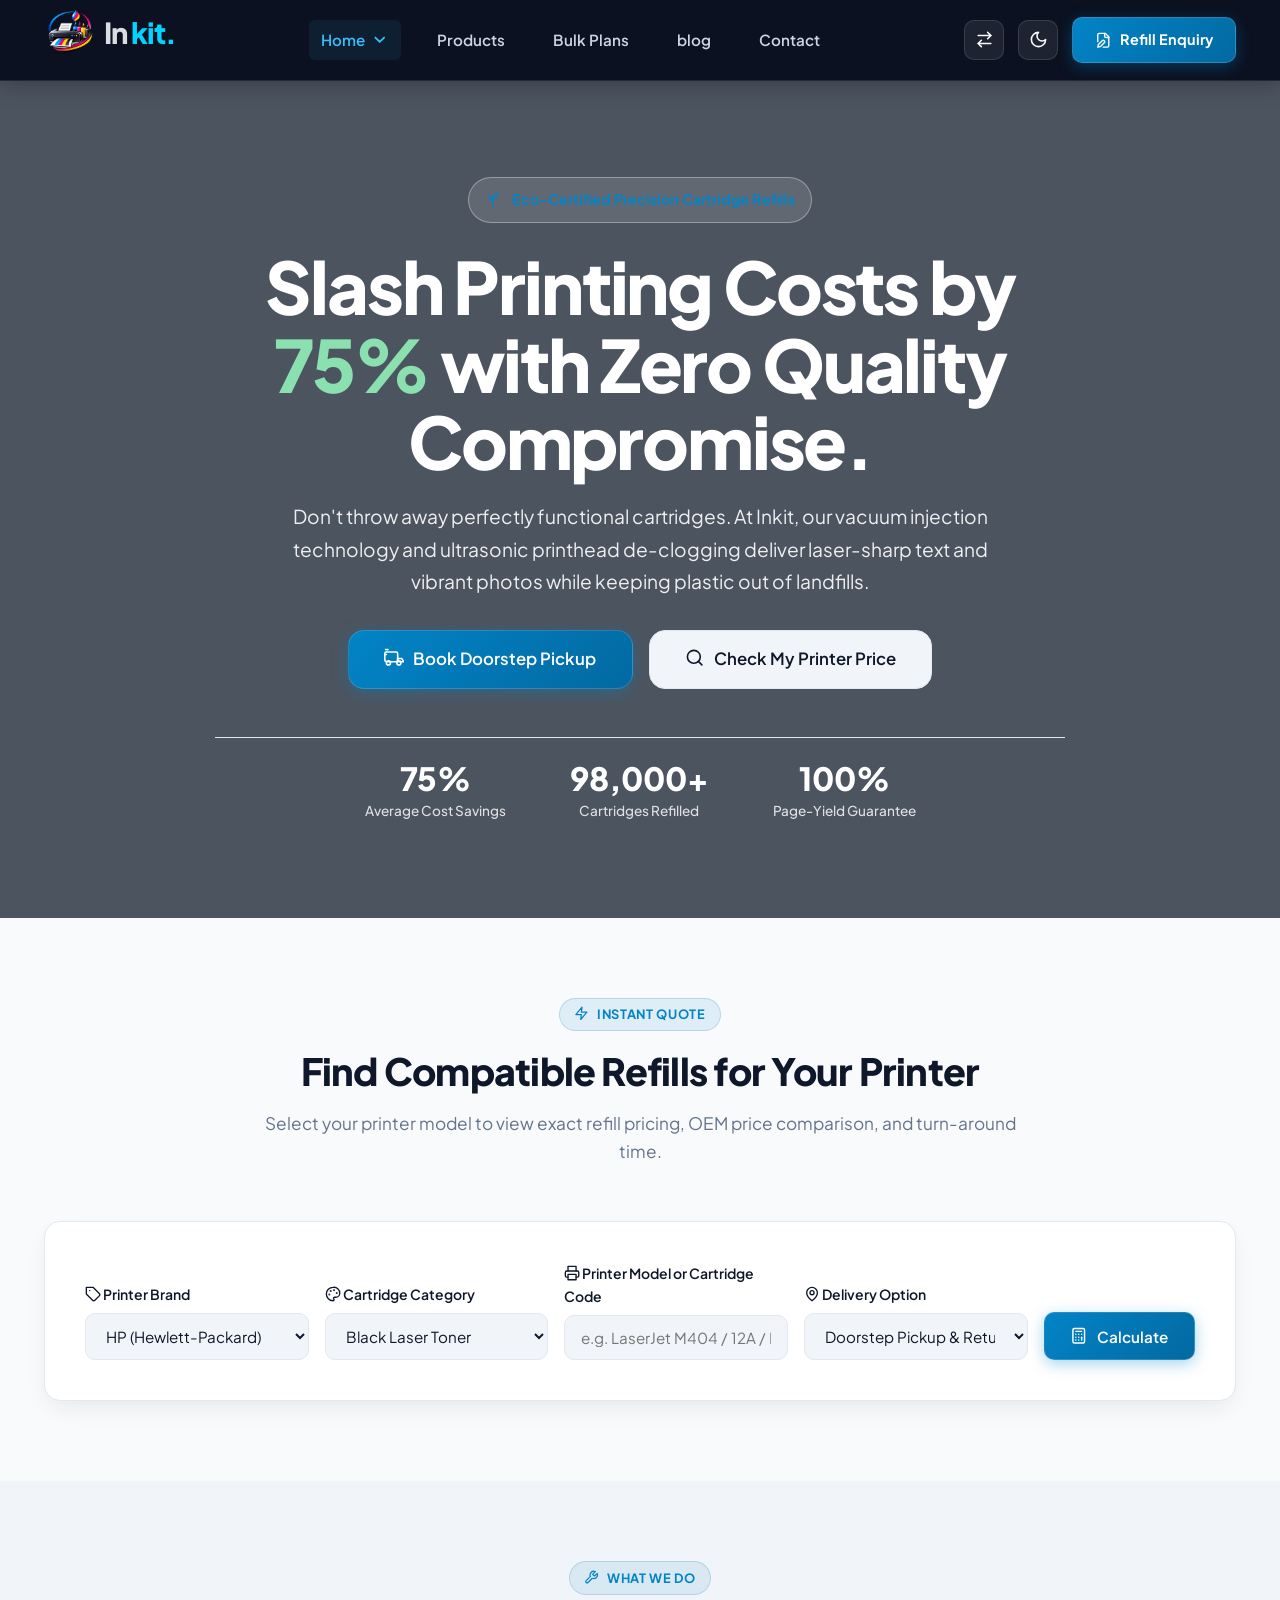
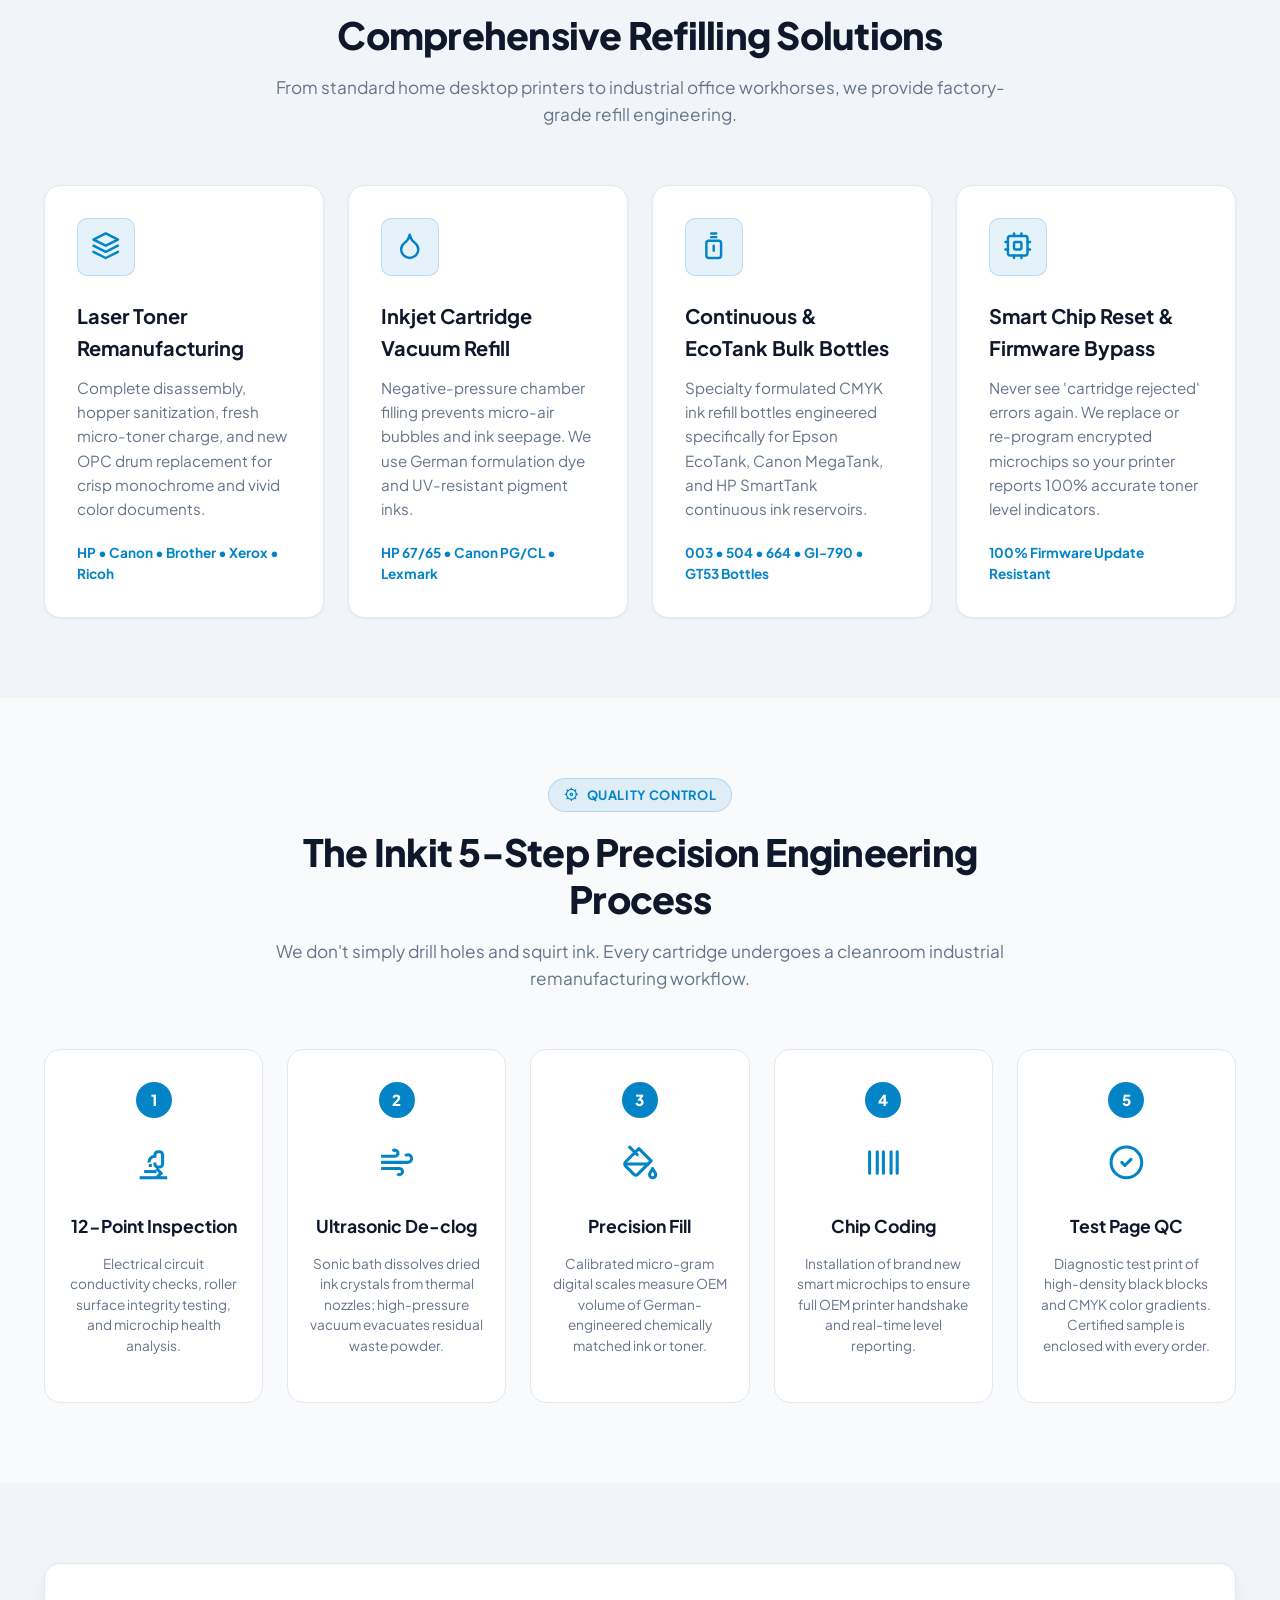
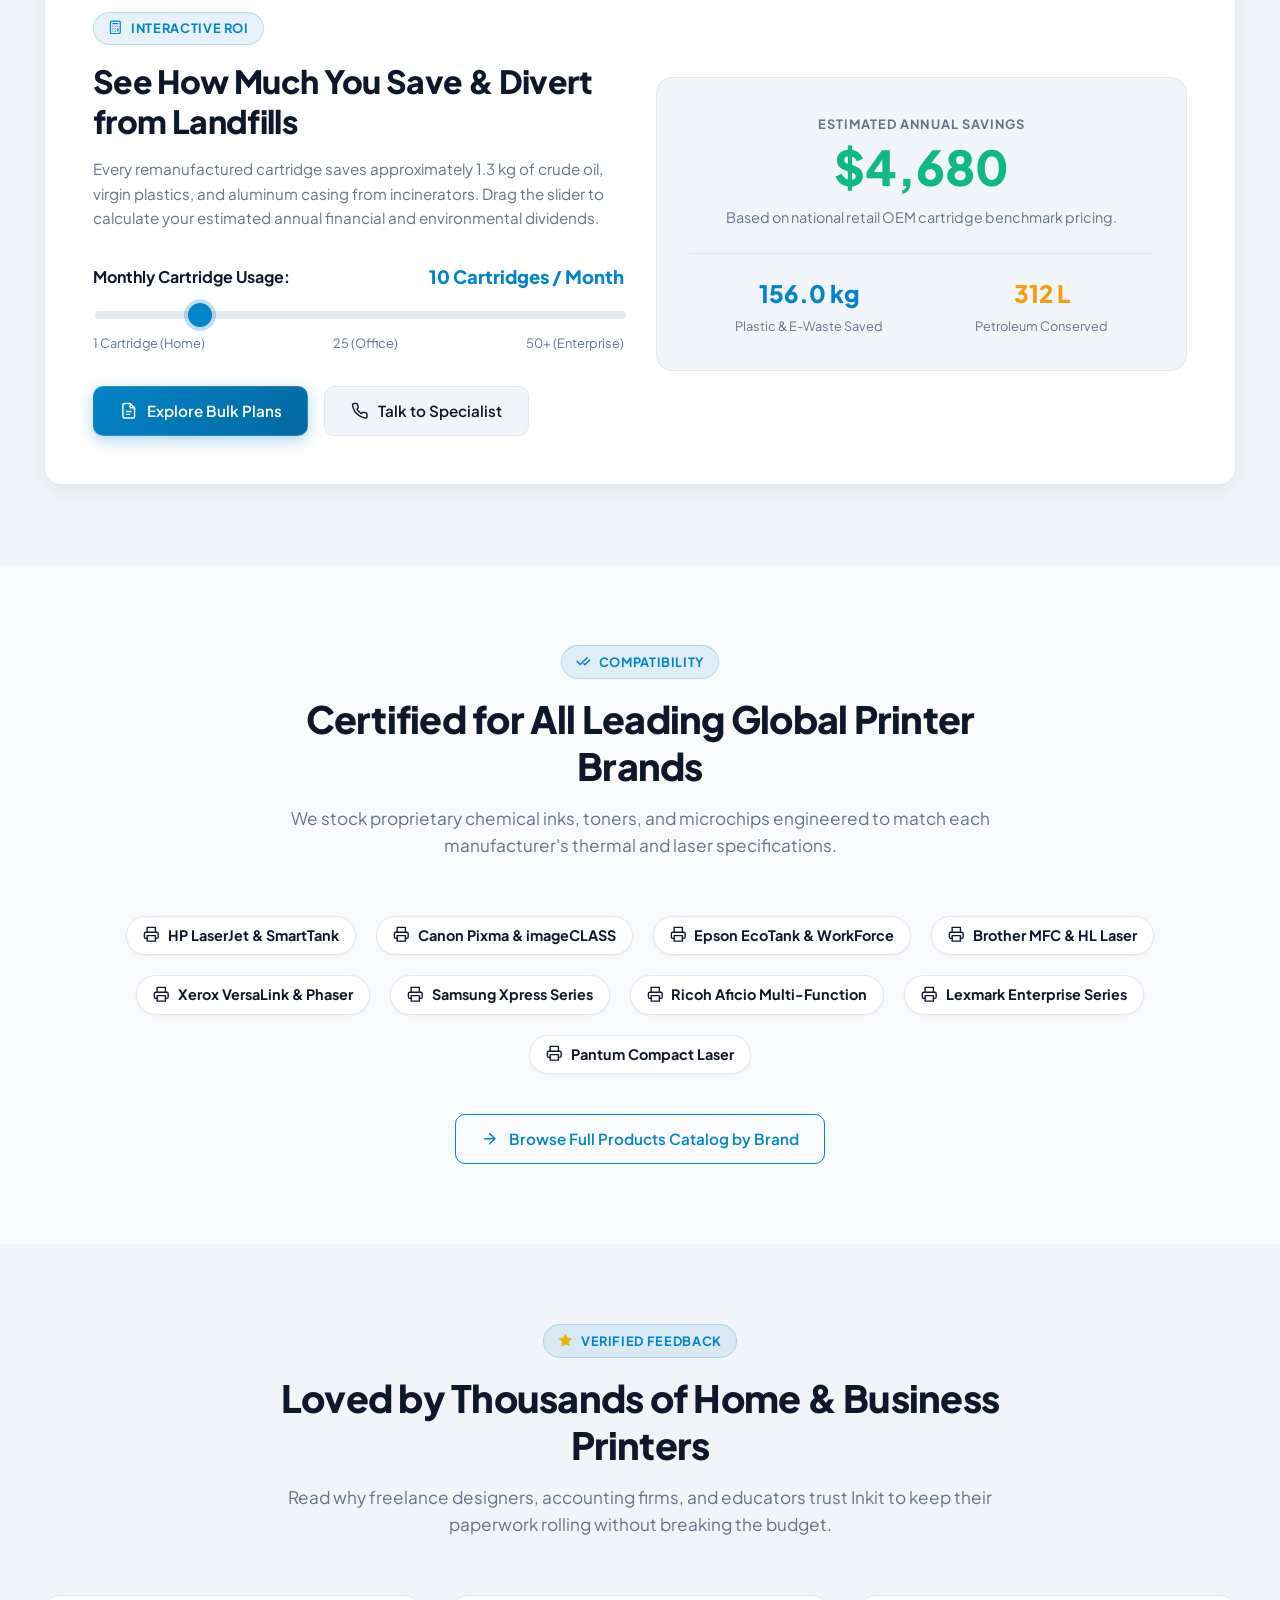
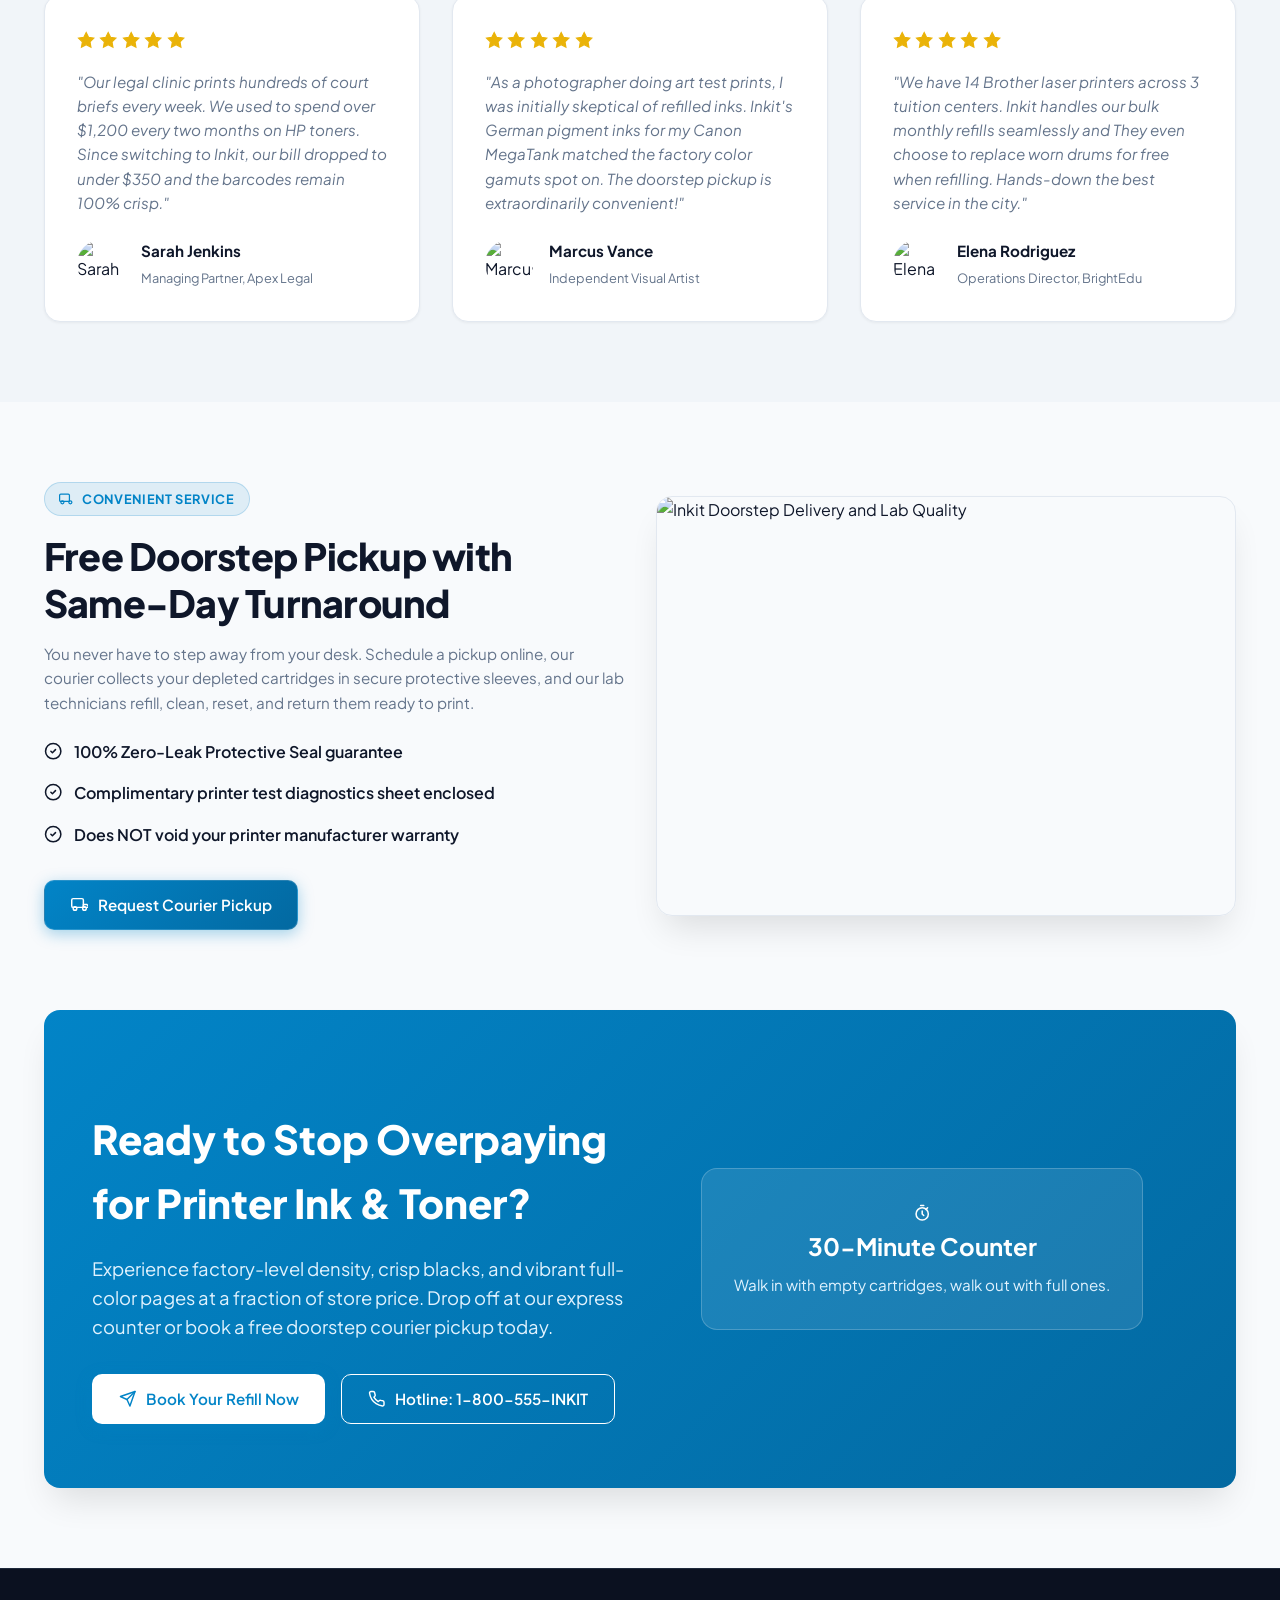
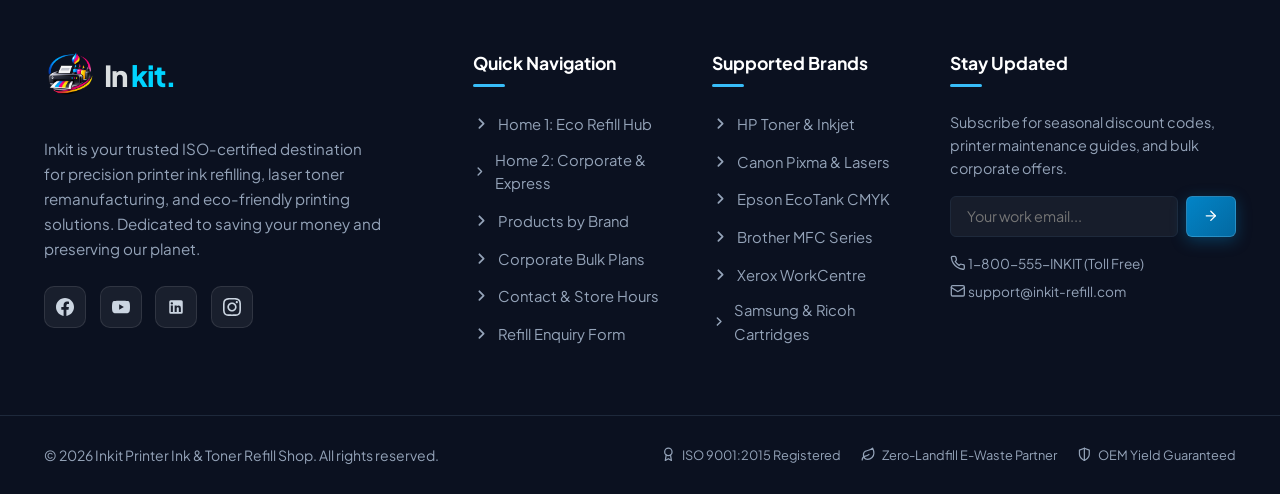
==== commit 8a8da2d5: "Updated website" ====
--- a/index.html
+++ b/index.html
@@ -81,6 +81,9 @@
           </li>
           <li class="nav-item">
             <a href="bulk-plans.html" class="nav-link">Bulk Plans</a>
+          </li>
+           <li class="nav-item">
+            <a href="blog.html" class="nav-link">blog</a>
           </li>
           <li class="nav-item">
             <a href="contact.html" class="nav-link">Contact</a>
--- a/assets/css/common.css
+++ b/assets/css/common.css
@@ -1304,4 +1304,215 @@
   #pricing-tiers .grid-4 {
     grid-template-columns: 1fr !important;
   }
+}
+/* BLOG HERO SECTION */
+.blog-hero-section {
+  position: relative;
+  min-height: 680px;
+  display: flex;
+  align-items: center;
+  justify-content: center;
+  padding: 100px 0 80px;
+  background:
+    linear-gradient(
+      rgba(10, 15, 25, 0.82),
+      rgba(10, 15, 25, 0.88)
+    ),
+    url("assets/images/blog-hero.jpg") center/cover no-repeat;
+  overflow: hidden;
+  text-align: center;
+}
+
+.blog-hero-section .container {
+  position: relative;
+  z-index: 2;
+}
+
+.blog-hero-wrap {
+  max-width: 1050px;
+  margin: 0 auto;
+  display: flex;
+  flex-direction: column;
+  align-items: center;
+  text-align: center;
+}
+
+.blog-hero-section .badge-tag-row {
+  display: flex;
+  justify-content: center;
+  align-items: center;
+  gap: 12px;
+  flex-wrap: wrap;
+  margin-bottom: 25px;
+}
+
+.blog-hero-section .hero-title {
+  max-width: 900px;
+  margin: 0 auto 22px;
+  text-align: center;
+  line-height: 1.15;
+}
+
+.blog-hero-section .hero-title span {
+  color: var(--primary-color, #e5a33d);
+}
+
+.blog-hero-section .hero-subtitle {
+  max-width: 760px;
+  margin: 0 auto 30px;
+  text-align: center;
+  line-height: 1.8;
+}
+
+.blog-hero-section .category-chips-row {
+  display: flex;
+  justify-content: center;
+  align-items: center;
+  flex-wrap: wrap;
+  gap: 12px;
+  margin: 10px auto 30px;
+  max-width: 950px;
+}
+
+.blog-hero-section .blog-hero-cta {
+  margin-bottom: 25px;
+}
+
+.blog-hero-section .blog-hero-cta a {
+  display: inline-flex;
+  align-items: center;
+  justify-content: center;
+  gap: 12px;
+  padding: 14px 28px;
+  border-radius: 8px;
+  text-decoration: none;
+  font-weight: 600;
+  transition: 0.3s ease;
+}
+
+.blog-hero-section .blog-hero-cta a:hover {
+  transform: translateY(-3px);
+}
+
+.blog-hero-section .hero-stats {
+  width: 100%;
+  display: flex;
+  justify-content: center;
+  align-items: center;
+  flex-wrap: wrap;
+  gap: 30px;
+  margin-top: 25px;
+}
+
+.blog-hero-section .stat-item {
+  text-align: center;
+}
+
+.blog-hero-section .stat-divider {
+  width: 1px;
+  height: 40px;
+  background: rgba(255, 255, 255, 0.3);
+}
+
+/* TABLET */
+@media (max-width: 768px) {
+  .blog-hero-section {
+    min-height: auto;
+    padding: 85px 0 65px;
+  }
+
+  .blog-hero-section .hero-title {
+    font-size: clamp(30px, 6vw, 42px);
+  }
+
+  .blog-hero-section .hero-subtitle {
+    font-size: 15px;
+  }
+
+  .blog-hero-section .hero-stats {
+    gap: 22px;
+  }
+
+  .blog-hero-section .stat-divider {
+    display: none;
+  }
+}
+
+/* MOBILE */
+@media (max-width: 480px) {
+  .blog-hero-section {
+    padding: 75px 0 50px;
+  }
+
+  .blog-hero-section .badge-tag-row {
+    gap: 8px;
+  }
+
+  .blog-hero-section .hero-title {
+    font-size: 30px;
+    line-height: 1.25;
+  }
+
+  .blog-hero-section .hero-subtitle {
+    font-size: 14px;
+    line-height: 1.7;
+  }
+
+  .blog-hero-section .category-chips-row {
+    gap: 8px;
+  }
+
+  .blog-hero-section .category-chip {
+    font-size: 12px;
+    padding: 8px 12px;
+  }
+
+  .blog-hero-section .hero-stats {
+    display: grid;
+    grid-template-columns: repeat(2, 1fr);
+    gap: 25px 12px;
+  }
+
+  .blog-hero-section .stat-number {
+    font-size: 23px;
+  }
+
+  .blog-hero-section .stat-label {
+    font-size: 12px;
+  }
+}
+/* BLOG HERO TEXT VISIBILITY */
+.blog-hero-section {
+    color: #ffffff !important;
+}
+
+.blog-hero-section .hero-title,
+.blog-hero-section .hero-title span,
+.blog-hero-section .hero-subtitle,
+.blog-hero-section .stat-number,
+.blog-hero-section .stat-label {
+    color: #ffffff !important;
+}
+
+.blog-hero-section .editor-badge,
+.blog-hero-section .article-category-pill {
+    color: #ffffff !important;
+}
+
+.blog-hero-section .stat-number {
+    font-weight: 700;
+}
+
+.blog-hero-section .stat-label {
+    opacity: 0.85;
+}
+
+/* CTA */
+.blog-hero-section .blog-hero-cta .btn {
+    color: #ffffff !important;
+}
+
+/* Category / Badge visibility */
+.blog-hero-section .badge-tag-row span {
+    color: #ffffff !important;
 }
--- a/assets/css/pages.css
+++ b/assets/css/pages.css
@@ -707,3 +707,853 @@
     font-size: 1.85rem;
   }
 }
+
+
+/* ==========================================================================
+   BLOG & ARTICLE DETAIL VIEWER STYLES
+   ========================================================================== */
+
+/* Hero Search & Category Filter */
+.blog-hero-wrap {
+  text-align: center;
+  max-width: 860px;
+  margin: 0 auto;
+}
+
+.blog-search-box {
+  position: relative;
+  max-width: 650px;
+  margin: 2rem auto 1.5rem auto;
+}
+
+.blog-search-input {
+  width: 100%;
+  padding: 1.1rem 1.5rem 1.1rem 3.25rem;
+  font-size: 1.05rem;
+  border-radius: var(--radius-full);
+  border: 2px solid var(--border-color);
+  background: var(--bg-surface);
+  color: var(--text-main);
+  box-shadow: var(--shadow-md);
+  transition: var(--transition);
+}
+
+.blog-search-input:focus {
+  outline: none;
+  border-color: var(--primary);
+  box-shadow: 0 0 0 4px rgba(2, 132, 199, 0.2);
+}
+
+.blog-search-icon {
+  position: absolute;
+  left: 1.25rem;
+  top: 50%;
+  transform: translateY(-50%);
+  color: var(--primary);
+  pointer-events: none;
+}
+
+[dir="rtl"] .blog-search-input {
+  padding: 1.1rem 3.25rem 1.1rem 1.5rem;
+}
+
+[dir="rtl"] .blog-search-icon {
+  left: auto;
+  right: 1.25rem;
+}
+
+.category-chips-row {
+  display: flex;
+  flex-wrap: wrap;
+  gap: 0.6rem;
+  justify-content: center;
+  margin-top: 1rem;
+}
+
+.category-chip {
+  padding: 0.5rem 1.2rem;
+  border-radius: var(--radius-full);
+  border: 1px solid var(--border-color);
+  background: var(--bg-surface);
+  color: var(--text-muted);
+  font-size: 0.875rem;
+  font-weight: 600;
+  cursor: pointer;
+  transition: var(--transition);
+}
+
+.category-chip:hover,
+.category-chip.active {
+  background: var(--primary);
+  color: #ffffff;
+  border-color: var(--primary);
+  box-shadow: 0 4px 12px rgba(2, 132, 199, 0.25);
+}
+
+/* Featured Article Spotlight */
+.featured-article-card {
+  background: var(--bg-surface);
+  border: 1px solid var(--border-color);
+  border-radius: var(--radius-xl);
+  overflow: hidden;
+  box-shadow: var(--shadow-lg);
+  display: grid;
+  grid-template-columns: 1.2fr 1fr;
+  transition: var(--transition);
+}
+
+.featured-article-card:hover {
+  box-shadow: var(--shadow-xl);
+  border-color: var(--primary);
+}
+
+.featured-img-col {
+  position: relative;
+  background: linear-gradient(135deg, #0b1120 0%, #1e293b 100%);
+  min-height: 380px;
+  display: flex;
+  align-items: center;
+  justify-content: center;
+  padding: 2rem;
+  overflow: hidden;
+}
+
+.featured-img-col img {
+  width: 100%;
+  height: 100%;
+  object-fit: cover;
+  position: absolute;
+  top: 0;
+  left: 0;
+  opacity: 0.35;
+  transition: transform 0.5s ease;
+}
+
+.featured-article-card:hover .featured-img-col img {
+  transform: scale(1.05);
+}
+
+.featured-art-badge {
+  position: relative;
+  z-index: 2;
+  background: rgba(2, 132, 199, 0.85);
+  backdrop-filter: blur(8px);
+  padding: 1.5rem 2rem;
+  border-radius: var(--radius-lg);
+  border: 1px solid rgba(255, 255, 255, 0.2);
+  color: #ffffff;
+  text-align: center;
+}
+
+.featured-content-col {
+  padding: 3rem 2.5rem;
+  display: flex;
+  flex-direction: column;
+  justify-content: center;
+}
+
+.badge-tag-row {
+  display: flex;
+  align-items: center;
+  gap: 0.75rem;
+  margin-bottom: 1rem;
+}
+
+.editor-badge {
+  background: linear-gradient(135deg, #f59e0b 0%, #d97706 100%);
+  color: #ffffff;
+  padding: 0.25rem 0.8rem;
+  border-radius: var(--radius-full);
+  font-size: 0.75rem;
+  font-weight: 800;
+  letter-spacing: 0.05em;
+  text-transform: uppercase;
+}
+
+.article-category-pill {
+  background: rgba(2, 132, 199, 0.12);
+  color: var(--primary);
+  padding: 0.25rem 0.8rem;
+  border-radius: var(--radius-full);
+  font-size: 0.75rem;
+  font-weight: 700;
+}
+
+/* Articles Grid */
+.articles-grid {
+  display: grid;
+  grid-template-columns: repeat(3, 1fr);
+  gap: 2rem;
+}
+
+.article-card {
+  background: var(--bg-surface);
+  border: 1px solid var(--border-color);
+  border-radius: var(--radius-lg);
+  overflow: hidden;
+  display: flex;
+  flex-direction: column;
+  transition: var(--transition);
+  position: relative;
+}
+
+.article-card:hover {
+  transform: translateY(-8px);
+  box-shadow: var(--shadow-xl);
+  border-color: var(--primary);
+}
+
+.article-thumb-wrap {
+  position: relative;
+  height: 220px;
+  overflow: hidden;
+  background: #1e293b;
+}
+
+.article-thumb-wrap img {
+  width: 100%;
+  height: 100%;
+  object-fit: cover;
+  transition: transform 0.4s ease;
+}
+
+.article-card:hover .article-thumb-wrap img {
+  transform: scale(1.06);
+}
+
+.article-thumb-tag {
+  position: absolute;
+  top: 14px;
+  left: 14px;
+  background: rgba(11, 17, 32, 0.85);
+  backdrop-filter: blur(6px);
+  color: #38bdf8;
+  font-size: 0.75rem;
+  font-weight: 700;
+  padding: 0.35rem 0.8rem;
+  border-radius: var(--radius-full);
+  border: 1px solid rgba(56, 189, 248, 0.3);
+}
+
+[dir="rtl"] .article-thumb-tag {
+  left: auto;
+  right: 14px;
+}
+
+.article-read-badge {
+  position: absolute;
+  bottom: 14px;
+  right: 14px;
+  background: rgba(11, 17, 32, 0.85);
+  backdrop-filter: blur(6px);
+  color: #ffffff;
+  font-size: 0.75rem;
+  padding: 0.3rem 0.7rem;
+  border-radius: var(--radius-full);
+}
+
+[dir="rtl"] .article-read-badge {
+  right: auto;
+  left: 14px;
+}
+
+.article-body {
+  padding: 1.75rem 1.5rem;
+  display: flex;
+  flex-direction: column;
+  flex: 1;
+}
+
+.article-meta-row {
+  display: flex;
+  align-items: center;
+  gap: 0.75rem;
+  font-size: 0.825rem;
+  color: var(--text-muted);
+  margin-bottom: 0.75rem;
+}
+
+.article-title {
+  font-size: 1.25rem;
+  font-weight: 700;
+  color: var(--text-main);
+  line-height: 1.4;
+  margin-bottom: 0.75rem;
+}
+
+.article-excerpt {
+  color: var(--text-muted);
+  font-size: 0.925rem;
+  line-height: 1.6;
+  margin-bottom: 1.5rem;
+  flex: 1;
+}
+
+.article-footer-row {
+  display: flex;
+  align-items: center;
+  justify-content: space-between;
+  padding-top: 1rem;
+  border-top: 1px solid var(--border-color);
+  margin-top: auto;
+}
+
+.author-chip {
+  display: flex;
+  align-items: center;
+  gap: 0.5rem;
+}
+
+.author-chip-avatar {
+  width: 32px;
+  height: 32px;
+  border-radius: 50%;
+  object-fit: cover;
+  border: 2px solid var(--primary);
+}
+
+.author-chip-name {
+  font-size: 0.825rem;
+  font-weight: 600;
+  color: var(--text-main);
+}
+
+.read-more-btn {
+  background: transparent;
+  color: var(--primary);
+  font-weight: 700;
+  font-size: 0.9rem;
+  display: inline-flex;
+  align-items: center;
+  gap: 0.4rem;
+  border: none;
+  cursor: pointer;
+  padding: 0.4rem 0.8rem;
+  border-radius: var(--radius-md);
+  transition: var(--transition);
+}
+
+.read-more-btn:hover {
+  background: rgba(2, 132, 199, 0.1);
+  color: var(--primary-hover);
+  transform: translateX(4px);
+}
+
+[dir="rtl"] .read-more-btn:hover {
+  transform: translateX(-4px);
+}
+
+/* In-Page Article Detail Viewer Container */
+.inpage-article-viewer {
+  display: none;
+  background: var(--bg-surface);
+  border: 2px solid var(--primary);
+  border-radius: var(--radius-xl);
+  padding: 3rem;
+  margin-bottom: 3rem;
+  box-shadow: var(--shadow-xl);
+  animation: fadeInReader 0.4s ease forwards;
+}
+
+@keyframes fadeInReader {
+  from {
+    opacity: 0;
+    transform: translateY(-20px);
+  }
+  to {
+    opacity: 1;
+    transform: translateY(0);
+  }
+}
+
+.inpage-article-viewer.active {
+  display: block;
+}
+
+.viewer-top-nav {
+  display: flex;
+  align-items: center;
+  justify-content: space-between;
+  margin-bottom: 2rem;
+  padding-bottom: 1.25rem;
+  border-bottom: 1px solid var(--border-color);
+}
+
+.back-to-articles-btn {
+  background: rgba(2, 132, 199, 0.1);
+  color: var(--primary);
+  font-weight: 700;
+  border: 1px solid rgba(2, 132, 199, 0.25);
+  border-radius: var(--radius-full);
+  padding: 0.6rem 1.4rem;
+  font-size: 0.9rem;
+  cursor: pointer;
+  display: inline-flex;
+  align-items: center;
+  gap: 0.5rem;
+  transition: var(--transition);
+}
+
+.back-to-articles-btn:hover {
+  background: var(--primary);
+  color: #ffffff;
+}
+
+.viewer-article-header {
+  margin-bottom: 2rem;
+}
+
+.viewer-meta-row {
+  display: flex;
+  flex-wrap: wrap;
+  align-items: center;
+  gap: 1.25rem;
+  margin: 1rem 0 1.5rem 0;
+  font-size: 0.9rem;
+  color: var(--text-muted);
+}
+
+.viewer-author-box {
+  display: flex;
+  align-items: center;
+  gap: 0.85rem;
+}
+
+.viewer-author-img {
+  width: 44px;
+  height: 44px;
+  border-radius: 50%;
+  object-fit: cover;
+  border: 2px solid var(--primary);
+}
+
+.viewer-author-name {
+  font-weight: 700;
+  color: var(--text-main);
+  display: block;
+}
+
+.viewer-author-role {
+  font-size: 0.8rem;
+  color: var(--text-muted);
+}
+
+.takeaways-box {
+  background: rgba(2, 132, 199, 0.05);
+  border-left: 4px solid var(--primary);
+  border-radius: 0 var(--radius-md) var(--radius-md) 0;
+  padding: 1.75rem 2rem;
+  margin: 2rem 0;
+}
+
+[dir="rtl"] .takeaways-box {
+  border-left: none;
+  border-right: 4px solid var(--primary);
+  border-radius: var(--radius-md) 0 0 var(--radius-md);
+}
+
+.takeaways-title {
+  font-size: 1.15rem;
+  font-weight: 800;
+  color: var(--primary);
+  margin-bottom: 1rem;
+  display: flex;
+  align-items: center;
+  gap: 0.6rem;
+}
+
+.takeaways-list {
+  display: flex;
+  flex-direction: column;
+  gap: 0.65rem;
+}
+
+.takeaways-list li {
+  display: flex;
+  align-items: flex-start;
+  gap: 0.65rem;
+  color: var(--text-main);
+  font-size: 0.975rem;
+  line-height: 1.5;
+}
+
+.viewer-content-body {
+  font-size: 1.05rem;
+  line-height: 1.8;
+  color: var(--text-main);
+}
+
+.viewer-content-body h2 {
+  font-size: 1.6rem;
+  font-weight: 800;
+  margin: 2.25rem 0 1rem 0;
+  color: var(--text-main);
+}
+
+.viewer-content-body h3 {
+  font-size: 1.3rem;
+  font-weight: 700;
+  margin: 1.75rem 0 0.85rem 0;
+  color: var(--text-main);
+}
+
+.viewer-content-body p {
+  margin-bottom: 1.35rem;
+  color: var(--text-main);
+}
+
+.step-procedure-card {
+  background: var(--bg-body);
+  border: 1px solid var(--border-color);
+  border-radius: var(--radius-lg);
+  padding: 1.5rem 1.75rem;
+  margin: 1.25rem 0;
+  display: flex;
+  gap: 1.25rem;
+  align-items: flex-start;
+}
+
+.step-procedure-number {
+  background: var(--primary);
+  color: #ffffff;
+  width: 36px;
+  height: 36px;
+  border-radius: 50%;
+  display: flex;
+  align-items: center;
+  justify-content: center;
+  font-weight: 800;
+  font-size: 1rem;
+  flex-shrink: 0;
+}
+
+.callout-box {
+  padding: 1.5rem;
+  border-radius: var(--radius-md);
+  margin: 1.75rem 0;
+  display: flex;
+  gap: 1rem;
+  align-items: flex-start;
+}
+
+.callout-box.tip {
+  background: rgba(16, 185, 129, 0.08);
+  border: 1px solid rgba(16, 185, 129, 0.3);
+  color: #065f46;
+}
+
+[data-theme="dark"] .callout-box.tip {
+  color: #34d399;
+}
+
+.callout-box.warning {
+  background: rgba(245, 158, 11, 0.08);
+  border: 1px solid rgba(245, 158, 11, 0.3);
+  color: #92400e;
+}
+
+[data-theme="dark"] .callout-box.warning {
+  color: #fbbf24;
+}
+
+.viewer-footer-actions {
+  display: flex;
+  flex-wrap: wrap;
+  align-items: center;
+  justify-content: space-between;
+  gap: 1.5rem;
+  padding-top: 2rem;
+  margin-top: 3rem;
+  border-top: 1px solid var(--border-color);
+}
+
+.helpful-feedback {
+  display: flex;
+  align-items: center;
+  gap: 0.75rem;
+  font-size: 0.95rem;
+  font-weight: 600;
+  color: var(--text-main);
+}
+
+.feedback-btn {
+  background: var(--bg-body);
+  border: 1px solid var(--border-color);
+  color: var(--text-main);
+  padding: 0.4rem 0.9rem;
+  border-radius: var(--radius-md);
+  font-size: 0.85rem;
+  cursor: pointer;
+  display: inline-flex;
+  align-items: center;
+  gap: 0.4rem;
+  transition: var(--transition);
+}
+
+.feedback-btn:hover,
+.feedback-btn.voted {
+  background: var(--primary);
+  color: #ffffff;
+  border-color: var(--primary);
+}
+
+/* Diagnostics Matrix (Section 4) */
+.diag-container {
+  display: grid;
+  grid-template-columns: 1fr 1.8fr;
+  gap: 2rem;
+  background: var(--bg-surface);
+  border: 1px solid var(--border-color);
+  border-radius: var(--radius-xl);
+  overflow: hidden;
+  box-shadow: var(--shadow-lg);
+}
+
+.diag-tabs-col {
+  background: var(--bg-body);
+  padding: 2rem 1.5rem;
+  border-right: 1px solid var(--border-color);
+  display: flex;
+  flex-direction: column;
+  gap: 0.75rem;
+}
+
+[dir="rtl"] .diag-tabs-col {
+  border-right: none;
+  border-left: 1px solid var(--border-color);
+}
+
+.diag-tab-btn {
+  text-align: left;
+  padding: 1rem 1.25rem;
+  border-radius: var(--radius-md);
+  border: 1px solid transparent;
+  background: var(--bg-surface);
+  color: var(--text-main);
+  font-weight: 700;
+  font-size: 0.95rem;
+  cursor: pointer;
+  display: flex;
+  align-items: center;
+  justify-content: space-between;
+  transition: var(--transition);
+}
+
+[dir="rtl"] .diag-tab-btn {
+  text-align: right;
+}
+
+.diag-tab-btn:hover,
+.diag-tab-btn.active {
+  background: var(--primary);
+  color: #ffffff;
+  border-color: var(--primary);
+  box-shadow: 0 4px 12px rgba(2, 132, 199, 0.25);
+}
+
+.diag-detail-col {
+  padding: 2.5rem;
+}
+
+.diag-detail-card {
+  display: none;
+  animation: fadeIn 0.3s ease;
+}
+
+.diag-detail-card.active {
+  display: block;
+}
+
+/* Comparison Table (Section 5) */
+.table-responsive-wrap {
+  overflow-x: auto;
+  border-radius: var(--radius-lg);
+  border: 1px solid var(--border-color);
+  background: var(--bg-surface);
+  box-shadow: var(--shadow-md);
+}
+
+.compare-table {
+  width: 100%;
+  border-collapse: collapse;
+  text-align: left;
+}
+
+[dir="rtl"] .compare-table {
+  text-align: right;
+}
+
+.compare-table th,
+.compare-table td {
+  padding: 1.25rem 1.5rem;
+  border-bottom: 1px solid var(--border-color);
+  font-size: 0.95rem;
+}
+
+.compare-table th {
+  background: var(--bg-body);
+  font-weight: 800;
+  color: var(--text-main);
+}
+
+.compare-table .highlight-col {
+  background: rgba(2, 132, 199, 0.05);
+  font-weight: 700;
+  color: var(--primary);
+}
+
+/* Eco Metrics Grid (Section 6) */
+.eco-metrics-grid {
+  display: grid;
+  grid-template-columns: repeat(4, 1fr);
+  gap: 1.5rem;
+  margin-bottom: 3.5rem;
+}
+
+.eco-metric-card {
+  background: var(--bg-surface);
+  border: 1px solid var(--border-color);
+  border-radius: var(--radius-lg);
+  padding: 2rem 1.5rem;
+  text-align: center;
+  transition: var(--transition);
+}
+
+.eco-metric-card:hover {
+  transform: translateY(-5px);
+  border-color: var(--accent-green);
+  box-shadow: var(--shadow-lg);
+}
+
+.eco-stat-val {
+  font-size: 2.25rem;
+  font-weight: 800;
+  color: var(--accent-green);
+  margin: 0.5rem 0;
+}
+
+/* Tutorials & Media (Section 7) */
+.tutorials-grid {
+  display: grid;
+  grid-template-columns: repeat(3, 1fr);
+  gap: 2rem;
+}
+
+.tutorial-card {
+  background: var(--bg-surface);
+  border: 1px solid var(--border-color);
+  border-radius: var(--radius-lg);
+  overflow: hidden;
+  display: flex;
+  flex-direction: column;
+  transition: var(--transition);
+}
+
+.tutorial-card:hover {
+  transform: translateY(-6px);
+  box-shadow: var(--shadow-xl);
+  border-color: var(--primary);
+}
+
+.tutorial-video-preview {
+  position: relative;
+  height: 200px;
+  background: #0f172a;
+  display: flex;
+  align-items: center;
+  justify-content: center;
+  overflow: hidden;
+}
+
+.tutorial-video-preview img {
+  width: 100%;
+  height: 100%;
+  object-fit: cover;
+  opacity: 0.6;
+}
+
+.play-badge {
+  position: absolute;
+  width: 52px;
+  height: 52px;
+  border-radius: 50%;
+  background: rgba(2, 132, 199, 0.9);
+  color: #ffffff;
+  display: flex;
+  align-items: center;
+  justify-content: center;
+  font-size: 1.25rem;
+  transition: transform 0.3s ease;
+}
+
+.tutorial-card:hover .play-badge {
+  transform: scale(1.15);
+}
+
+.tutorial-duration {
+  position: absolute;
+  bottom: 12px;
+  right: 12px;
+  background: rgba(0, 0, 0, 0.8);
+  color: #ffffff;
+  font-size: 0.75rem;
+  padding: 0.25rem 0.6rem;
+  border-radius: 4px;
+}
+
+[dir="rtl"] .tutorial-duration {
+  right: auto;
+  left: 12px;
+}
+
+.tutorial-content {
+  padding: 1.5rem;
+  display: flex;
+  flex-direction: column;
+  flex: 1;
+}
+
+/* Responsive Overrides */
+@media (max-width: 1024px) {
+  .featured-article-card {
+    grid-template-columns: 1fr;
+  }
+  .articles-grid {
+    grid-template-columns: repeat(2, 1fr);
+  }
+  .diag-container {
+    grid-template-columns: 1fr;
+  }
+  .diag-tabs-col {
+    border-right: none;
+    border-bottom: 1px solid var(--border-color);
+  }
+  .eco-metrics-grid {
+    grid-template-columns: repeat(2, 1fr);
+  }
+  .tutorials-grid {
+    grid-template-columns: repeat(2, 1fr);
+  }
+}
+
+@media (max-width: 768px) {
+  .articles-grid {
+    grid-template-columns: 1fr;
+  }
+  .eco-metrics-grid {
+    grid-template-columns: 1fr;
+  }
+  .tutorials-grid {
+    grid-template-columns: 1fr;
+  }
+  .inpage-article-viewer {
+    padding: 1.75rem 1.25rem;
+  }
+  .step-procedure-card {
+    flex-direction: column;
+  }
+  .viewer-footer-actions {
+    flex-direction: column;
+    align-items: flex-start;
+  }
+}
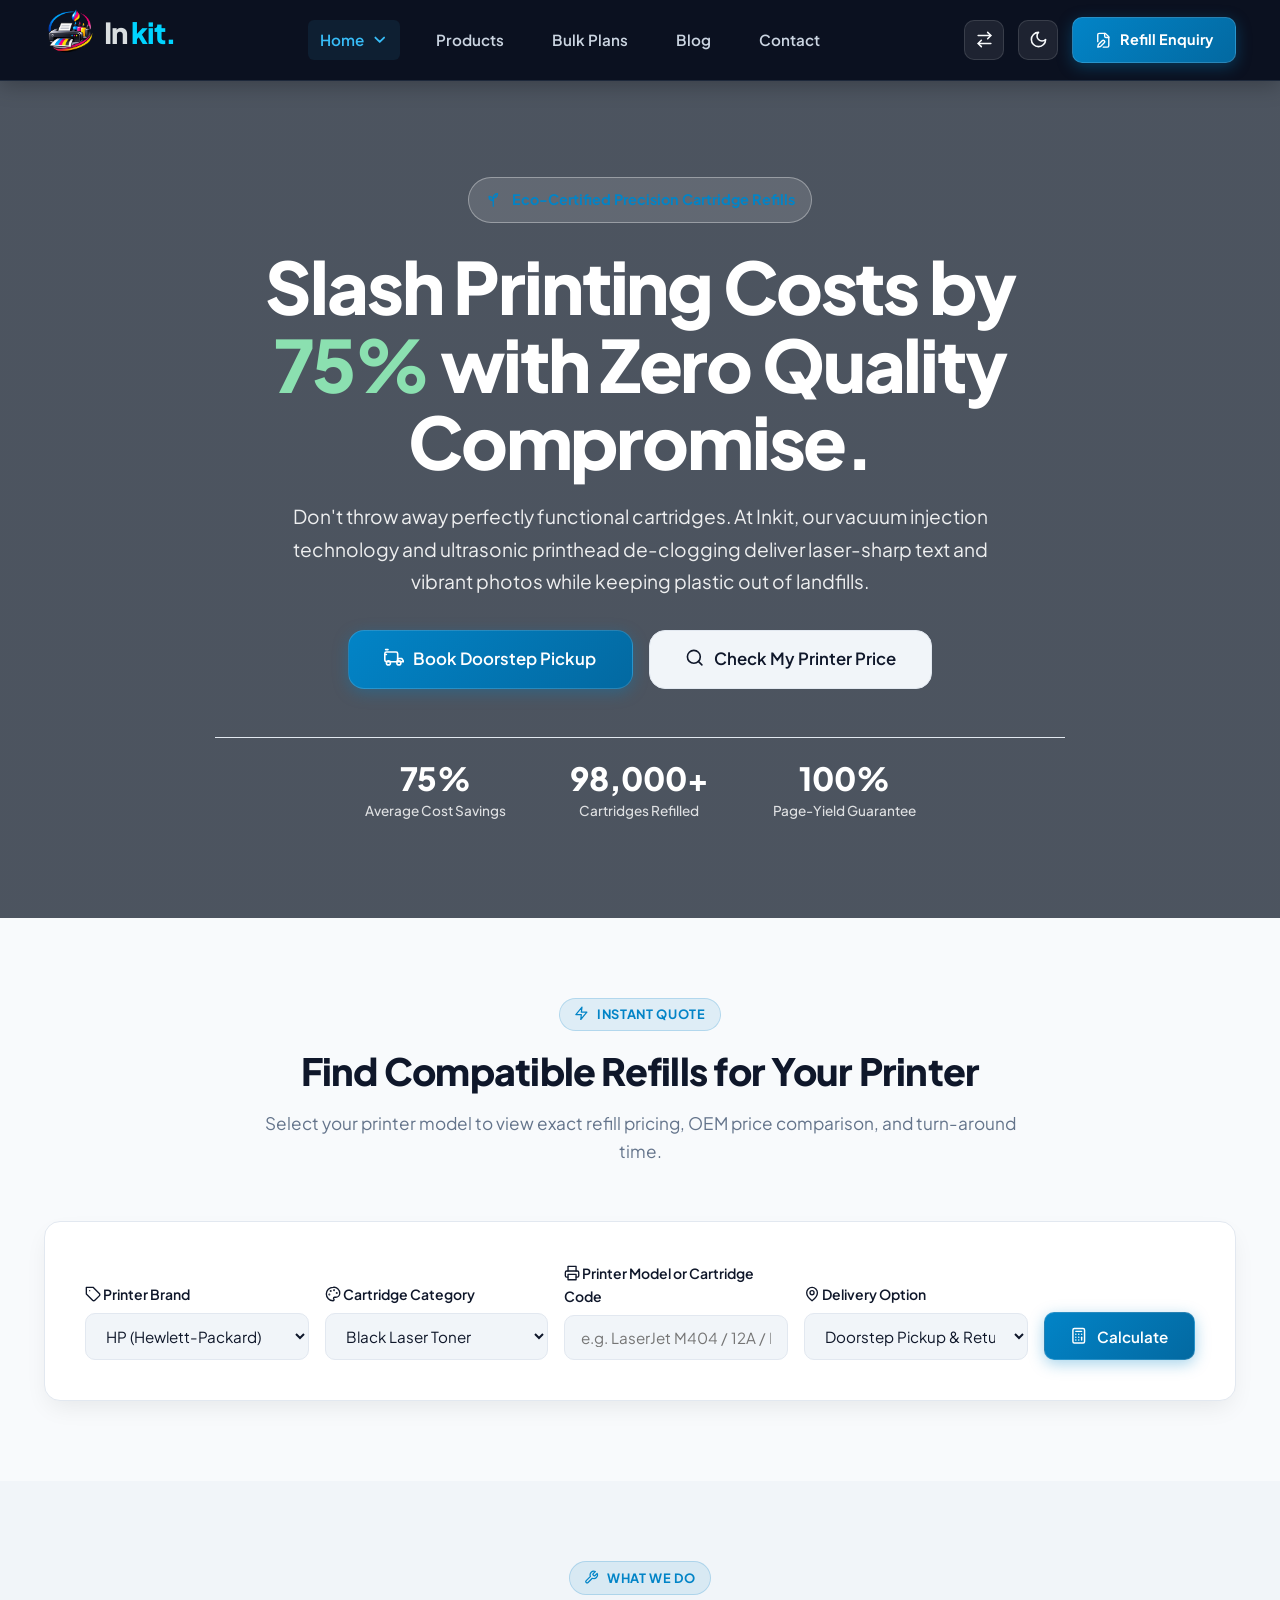
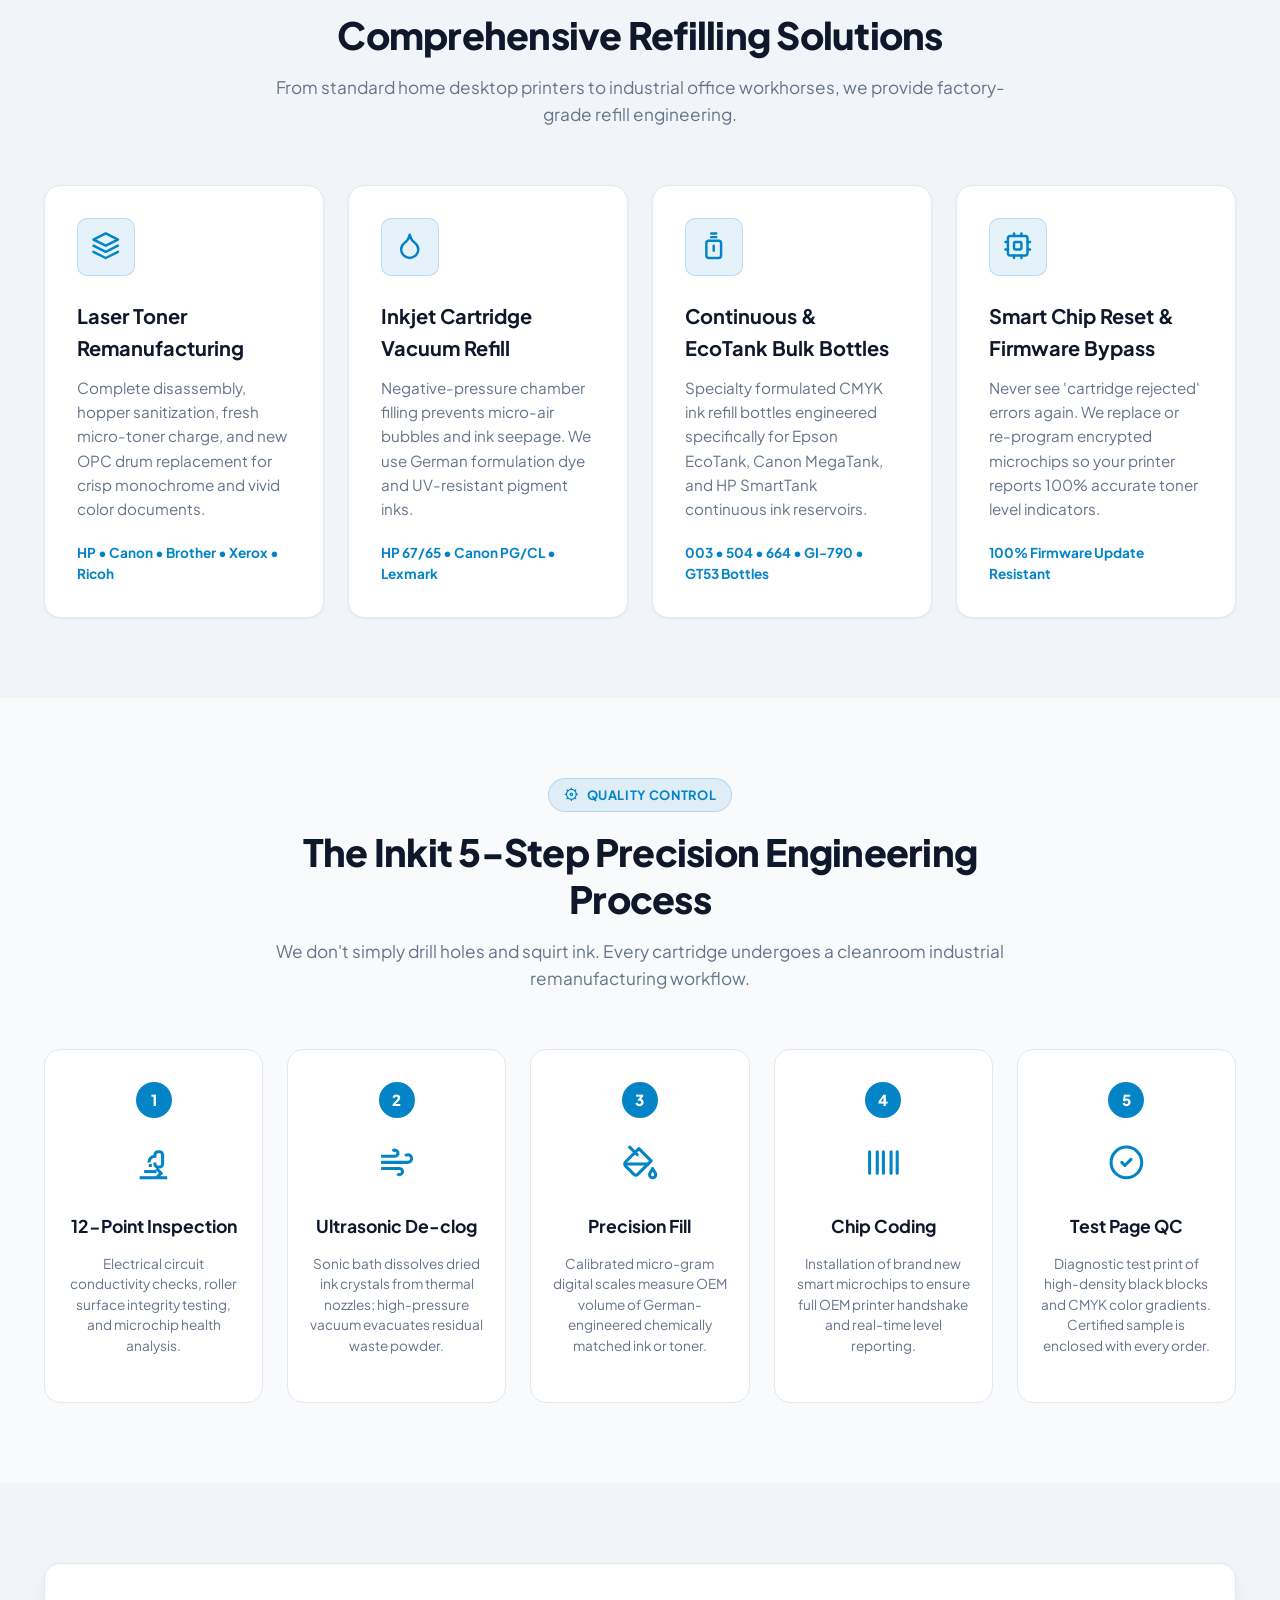
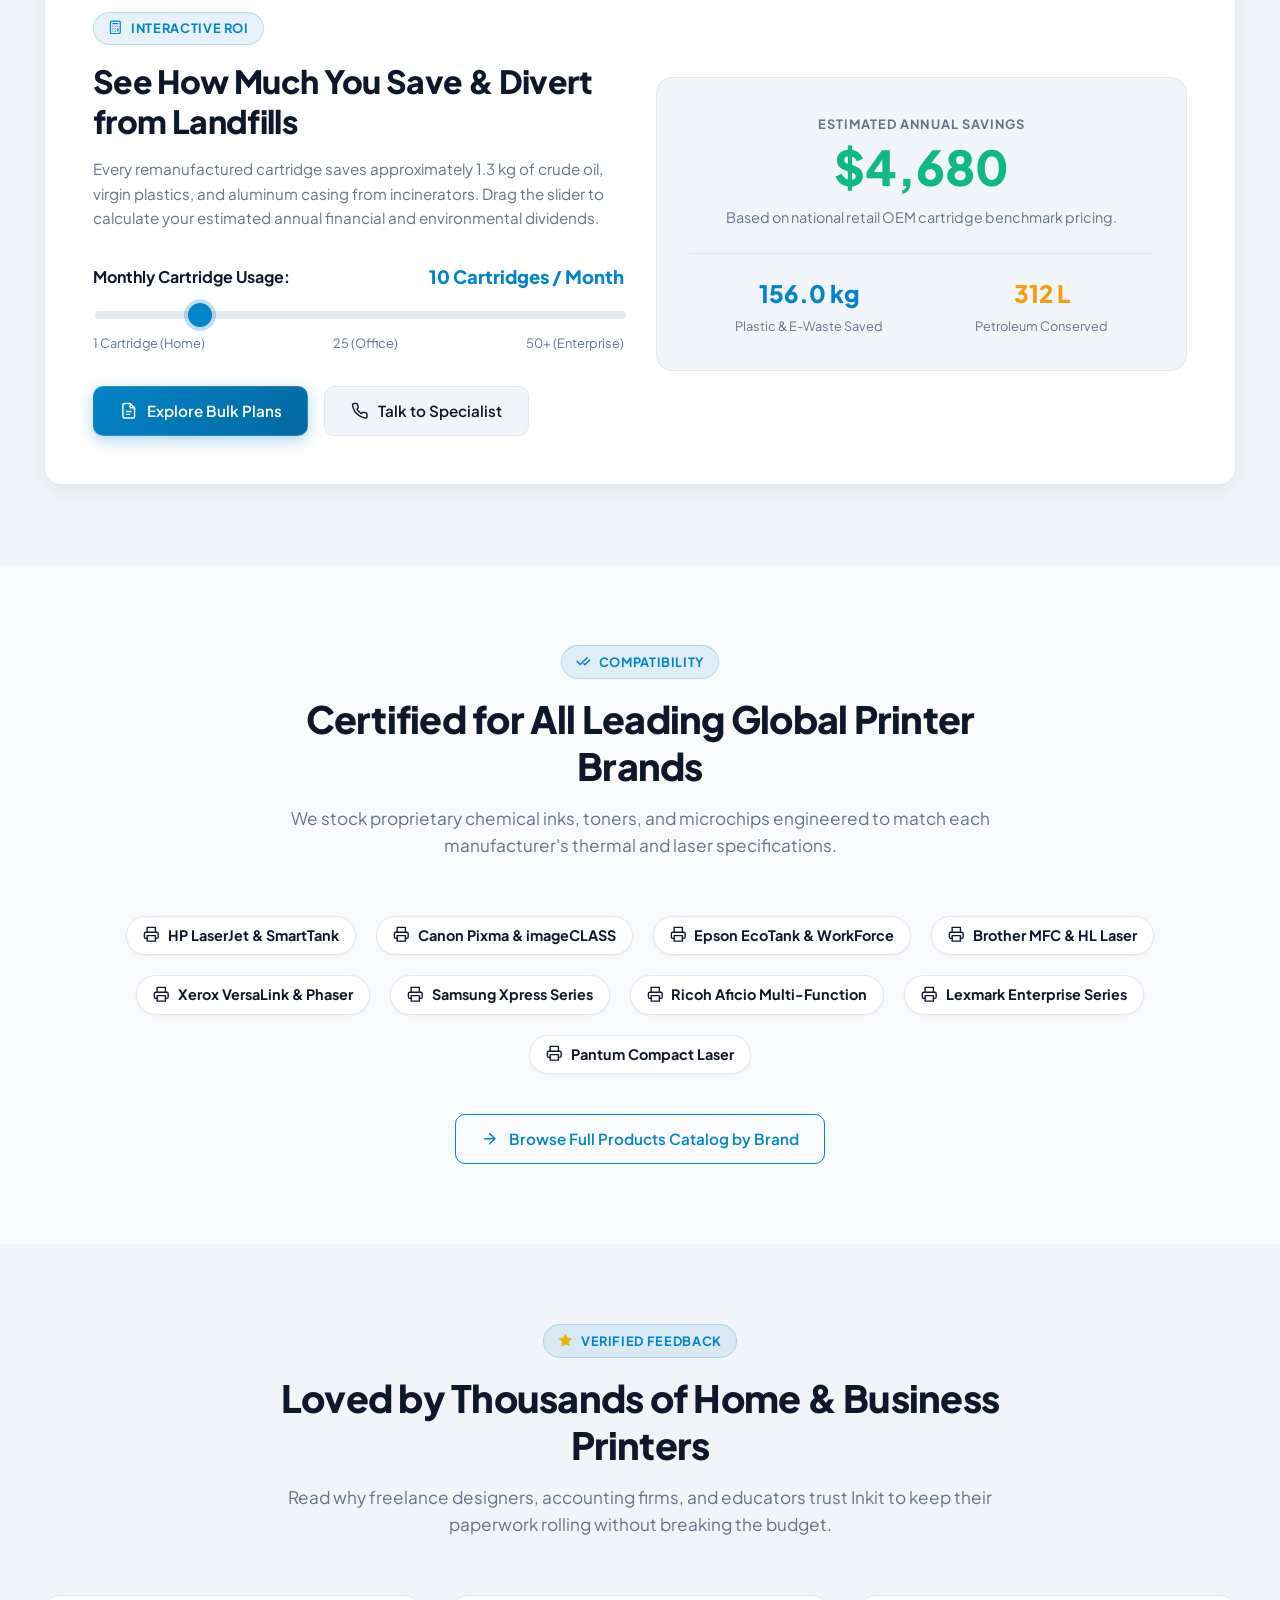
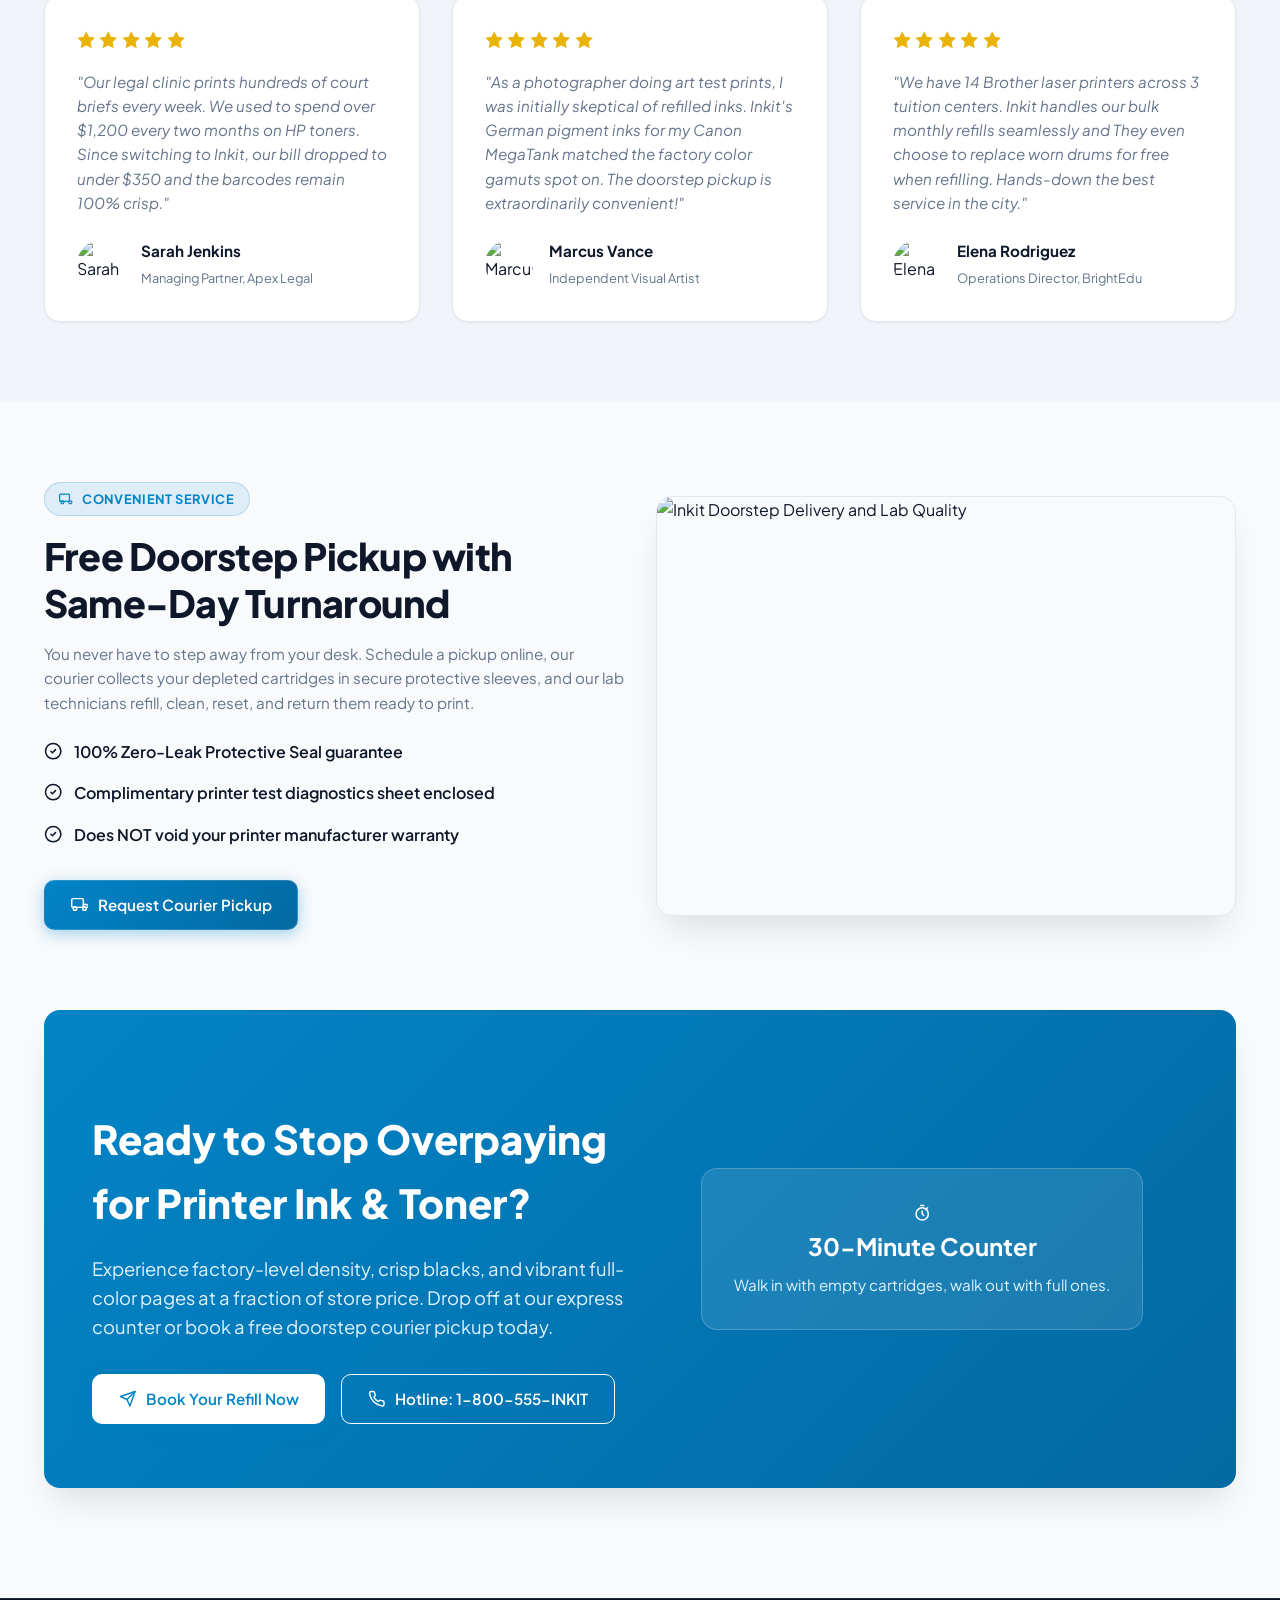
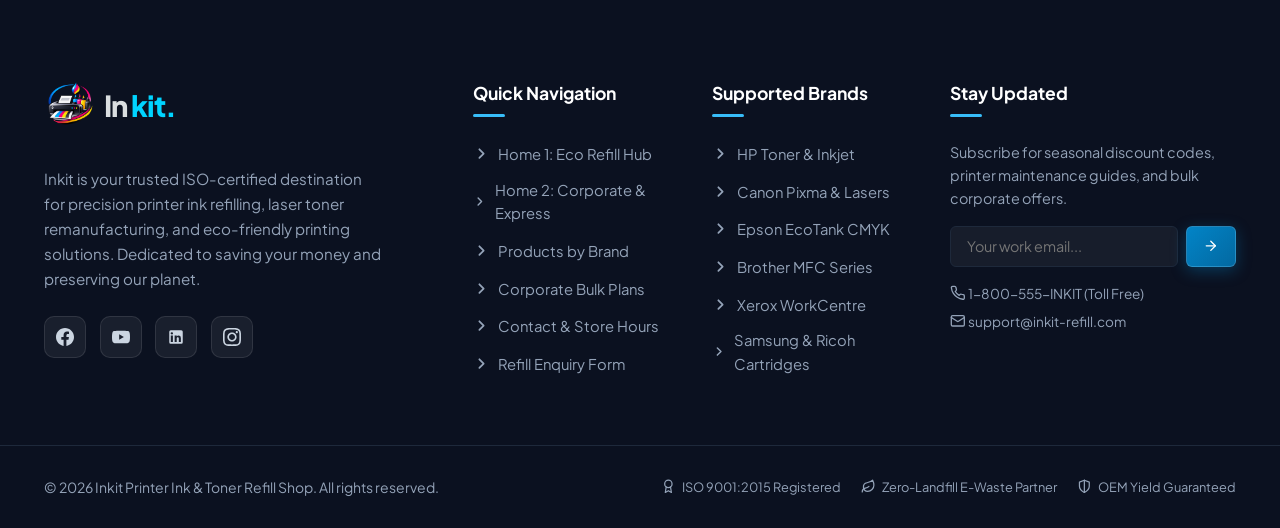
==== commit 1c1e6349: "Updated website" ====
--- a/index.html
+++ b/index.html
@@ -83,7 +83,7 @@
             <a href="bulk-plans.html" class="nav-link">Bulk Plans</a>
           </li>
            <li class="nav-item">
-            <a href="blog.html" class="nav-link">blog</a>
+            <a href="blog.html" class="nav-link">Blog</a>
           </li>
           <li class="nav-item">
             <a href="contact.html" class="nav-link">Contact</a>
@@ -124,6 +124,8 @@
       <a href="home2.html"><svg class="svg-icon" viewBox="0 0 24 24" width="16" height="16" fill="none" stroke="currentColor" stroke-width="2"><rect width="16" height="20" x="4" y="2" rx="2"/><path d="M9 22v-4h6v4"/></svg> Home 2: Corporate & Express</a>
       <a href="products.html"><svg class="svg-icon" viewBox="0 0 24 24" width="16" height="16" fill="none" stroke="currentColor" stroke-width="2"><path d="M16.5 9.4 7.55 4.24a1.78 1.78 0 0 0-2.5 1.55v8.88a1.78 1.78 0 0 0 2.5 1.55L16.5 11"/></svg> Products by Brand</a>
       <a href="bulk-plans.html"><svg class="svg-icon" viewBox="0 0 24 24" width="16" height="16" fill="none" stroke="currentColor" stroke-width="2"><rect width="16" height="20" x="4" y="2" rx="2"/><line x1="8" x2="16" y1="6" y2="6"/></svg> Bulk Plans & Corporate</a>
+           <a href="blog.html" class="active"><span class="svg-icon-wrap"><svg class="svg-icon" viewBox="0 0 24 24" fill="none" stroke="currentColor" stroke-width="2"><path d="M4 19.5v-15A2.5 2.5 0 0 1 6.5 2H20v20H6.5a2.5 2.5 0 0 1-2.5-2.5Z"/><path d="M6 6h10"/><path d="M6 10h10"/></svg></span> Blog & Insights</a>
+
       <a href="contact.html"><svg class="svg-icon" viewBox="0 0 24 24" width="16" height="16" fill="none" stroke="currentColor" stroke-width="2"><rect width="20" height="16" x="2" y="4" rx="2"/><path d="m22 7-8.97 5.7a1.94 1.94 0 0 1-2.06 0L2 7"/></svg> Contact & Locations</a>
     </div>
     <div class="mobile-actions">
--- a/assets/css/common.css
+++ b/assets/css/common.css
@@ -1515,4 +1515,393 @@
 /* Category / Badge visibility */
 .blog-hero-section .badge-tag-row span {
     color: #ffffff !important;
+}
+/* =====================================
+   BLOG HERO RESPONSIVE DESIGN
+===================================== */
+
+.blog-hero-section {
+    width: 100%;
+    max-width: 100%;
+    box-sizing: border-box;
+    overflow: hidden;
+}
+
+.blog-hero-section .container {
+    width: 100%;
+    max-width: 1200px;
+    margin: 0 auto;
+    padding-left: 15px;
+    padding-right: 15px;
+    box-sizing: border-box;
+}
+
+.blog-hero-wrap {
+    width: 100%;
+    box-sizing: border-box;
+}
+
+.blog-hero-section .hero-title,
+.blog-hero-section .hero-subtitle {
+    width: 100%;
+    box-sizing: border-box;
+    overflow-wrap: break-word;
+}
+
+/* TABLET - 768px */
+@media (max-width: 768px) {
+
+    .blog-hero-section {
+        min-height: 650px !important;
+        padding: 90px 0 60px !important;
+    }
+
+    .blog-hero-section .hero-title {
+        font-size: 38px;
+    }
+
+    .blog-hero-section .hero-subtitle {
+        max-width: 600px;
+        font-size: 15px;
+    }
+
+    .blog-hero-section .hero-stats {
+        display: grid !important;
+        grid-template-columns: repeat(2, 1fr);
+        gap: 25px 15px;
+    }
+
+    .blog-hero-section .stat-divider {
+        display: none;
+    }
+}
+
+/* MOBILE - 425px */
+@media (max-width: 425px) {
+
+    .blog-hero-section {
+        min-height: auto !important;
+        padding: 75px 0 50px !important;
+    }
+
+    .blog-hero-section .hero-title {
+        font-size: 30px;
+        line-height: 1.3;
+    }
+
+    .blog-hero-section .hero-subtitle {
+        font-size: 14px;
+        line-height: 1.7;
+    }
+
+    .blog-hero-section .badge-tag-row {
+        gap: 8px;
+    }
+
+    .blog-hero-section .hero-stats {
+        grid-template-columns: repeat(2, minmax(0, 1fr));
+        gap: 25px 10px;
+    }
+
+    .blog-hero-section .stat-number {
+        font-size: 23px;
+    }
+
+    .blog-hero-section .stat-label {
+        font-size: 11px;
+    }
+}
+
+/* MOBILE - 375px */
+@media (max-width: 375px) {
+
+    .blog-hero-section {
+        padding: 65px 0 45px !important;
+    }
+
+    .blog-hero-section .hero-title {
+        font-size: 27px;
+    }
+
+    .blog-hero-section .hero-subtitle {
+        font-size: 13px;
+    }
+
+    .blog-hero-section .editor-badge,
+    .blog-hero-section .article-category-pill {
+        font-size: 10px;
+    }
+
+    .blog-hero-section .blog-hero-cta .btn {
+        padding: 12px 20px !important;
+        font-size: 13px;
+    }
+}
+
+/* SMALL MOBILE - 320px */
+@media (max-width: 320px) {
+
+    .blog-hero-section .hero-title {
+        font-size: 24px;
+    }
+
+    .blog-hero-section .hero-subtitle {
+        font-size: 12px;
+    }
+
+    .blog-hero-section .hero-stats {
+        gap: 20px 5px;
+    }
+
+    .blog-hero-section .stat-number {
+        font-size: 20px;
+    }
+
+    .blog-hero-section .stat-label {
+        font-size: 10px;
+    }
+
+    .blog-hero-section .badge-tag-row {
+        gap: 6px;
+    }
+}
+@media (max-width: 768px) {
+
+    .mobile-nav-link[href="blog.html"] {
+        display: flex !important;
+        visibility: visible !important;
+        opacity: 1 !important;
+    }
+
+}
+/* BLOG CARD - 375px */
+@media (min-width: 321px) and (max-width: 375px) {
+
+    .blog-grid,
+    .articles-grid,
+    .blog-articles {
+        display: grid !important;
+        grid-template-columns: minmax(0, 1fr) !important;
+        width: 100% !important;
+        padding: 0 15px !important;
+        box-sizing: border-box !important;
+    }
+
+    .blog-card,
+    .article-card {
+        width: 100% !important;
+        max-width: 100% !important;
+        min-width: 0 !important;
+        margin: 0 !important;
+        box-sizing: border-box !important;
+    }
+
+    .blog-card img,
+    .article-card img {
+        width: 100% !important;
+        height: 220px !important;
+        object-fit: cover !important;
+    }
+
+    .blog-card-content,
+    .article-card-content {
+        width: 100% !important;
+        padding: 20px !important;
+        box-sizing: border-box !important;
+    }
+}
+/* BLOG ARTICLE RESPONSIVE FIX */
+
+@media (max-width: 425px) {
+
+    .blog-articles,
+    .blog-grid,
+    .articles-grid {
+        width: 100% !important;
+        grid-template-columns: 1fr !important;
+    }
+
+    .blog-card,
+    .article-card {
+        width: 100% !important;
+        max-width: 100% !important;
+        min-width: 0 !important;
+        margin: 0 auto !important;
+        box-sizing: border-box !important;
+    }
+
+    .blog-card img,
+    .article-card img {
+        width: 100% !important;
+        height: 220px !important;
+        object-fit: cover !important;
+    }
+
+    .blog-card-content,
+    .article-card-content {
+        width: 100% !important;
+        box-sizing: border-box !important;
+    }
+}
+/* ==========================================
+   BLOG RESPONSIVE FIX - 375px & 425px
+========================================== */
+
+@media screen and (min-width: 321px) and (max-width: 425px) {
+
+    /* Featured article section */
+    #featured-article {
+        width: 100% !important;
+        overflow: hidden !important;
+    }
+
+    #featured-article > .container {
+        width: 100% !important;
+        max-width: 100% !important;
+        padding-left: 15px !important;
+        padding-right: 15px !important;
+        box-sizing: border-box !important;
+    }
+
+    /* Featured card */
+    #featured-article .featured-article-card {
+        display: flex !important;
+        flex-direction: column !important;
+        width: 100% !important;
+        max-width: 100% !important;
+        min-width: 0 !important;
+        margin: 0 !important;
+        box-sizing: border-box !important;
+        overflow: hidden !important;
+    }
+
+    #featured-article .featured-img-col,
+    #featured-article .featured-content-col {
+        width: 100% !important;
+        max-width: 100% !important;
+        min-width: 0 !important;
+        flex: 0 0 100% !important;
+        box-sizing: border-box !important;
+    }
+
+    #featured-article .featured-img-col img {
+        display: block !important;
+        width: 100% !important;
+        max-width: 100% !important;
+        height: 220px !important;
+        object-fit: cover !important;
+    }
+
+    #featured-article .featured-content-col {
+        padding: 20px !important;
+        overflow-wrap: break-word !important;
+    }
+
+    #featured-article .badge-tag-row {
+        display: flex !important;
+        flex-wrap: wrap !important;
+        gap: 8px !important;
+    }
+
+    /* Articles grid */
+    #articles-grid {
+        display: grid !important;
+        grid-template-columns: minmax(0, 1fr) !important;
+        width: 100% !important;
+        max-width: 100% !important;
+        gap: 20px !important;
+        box-sizing: border-box !important;
+    }
+
+    #articles-grid .article-card {
+        width: 100% !important;
+        max-width: 100% !important;
+        min-width: 0 !important;
+        margin: 0 !important;
+        box-sizing: border-box !important;
+    }
+
+    #articles-grid .article-thumb-wrap {
+        width: 100% !important;
+        max-width: 100% !important;
+    }
+
+    #articles-grid .article-thumb-wrap img {
+        width: 100% !important;
+        max-width: 100% !important;
+        height: 200px !important;
+        object-fit: cover !important;
+    }
+
+    #articles-grid .article-body {
+        width: 100% !important;
+        max-width: 100% !important;
+        box-sizing: border-box !important;
+        padding: 18px !important;
+    }
+
+    #featured-article img,
+    #articles-grid img {
+        max-width: 100% !important;
+    }
+
+    /* Prevent horizontal overflow */
+    #featured-article *,
+    #articles-grid * {
+        min-width: 0;
+    }
+
+}
+
+/* 375px */
+@media screen and (min-width: 321px) and (max-width: 375px) {
+
+    #featured-article .featured-content-col {
+        padding: 16px !important;
+    }
+
+    #articles-grid .article-body {
+        padding: 16px !important;
+    }
+
+}
+
+/* 425px */
+@media screen and (min-width: 376px) and (max-width: 425px) {
+
+    #featured-article .featured-content-col {
+        padding: 20px !important;
+    }
+
+    #articles-grid .article-body {
+        padding: 20px !important;
+    }
+
+}
+/* Footer Spacing */
+.site-footer {
+    margin-top: 30px;
+}
+
+.footer-main {
+    padding-top: 90px !important;
+    padding-bottom: 75px !important;
+}
+
+.footer-bottom {
+    padding-top: 30px !important;
+    padding-bottom: 30px !important;
+}
+
+/* Responsive Footer Spacing */
+@media (max-width: 768px) {
+    .footer-main {
+        padding-top: 55px !important;
+        padding-bottom: 45px !important;
+    }
+
+    .footer-bottom {
+        padding-top: 25px !important;
+        padding-bottom: 25px !important;
+    }
 }
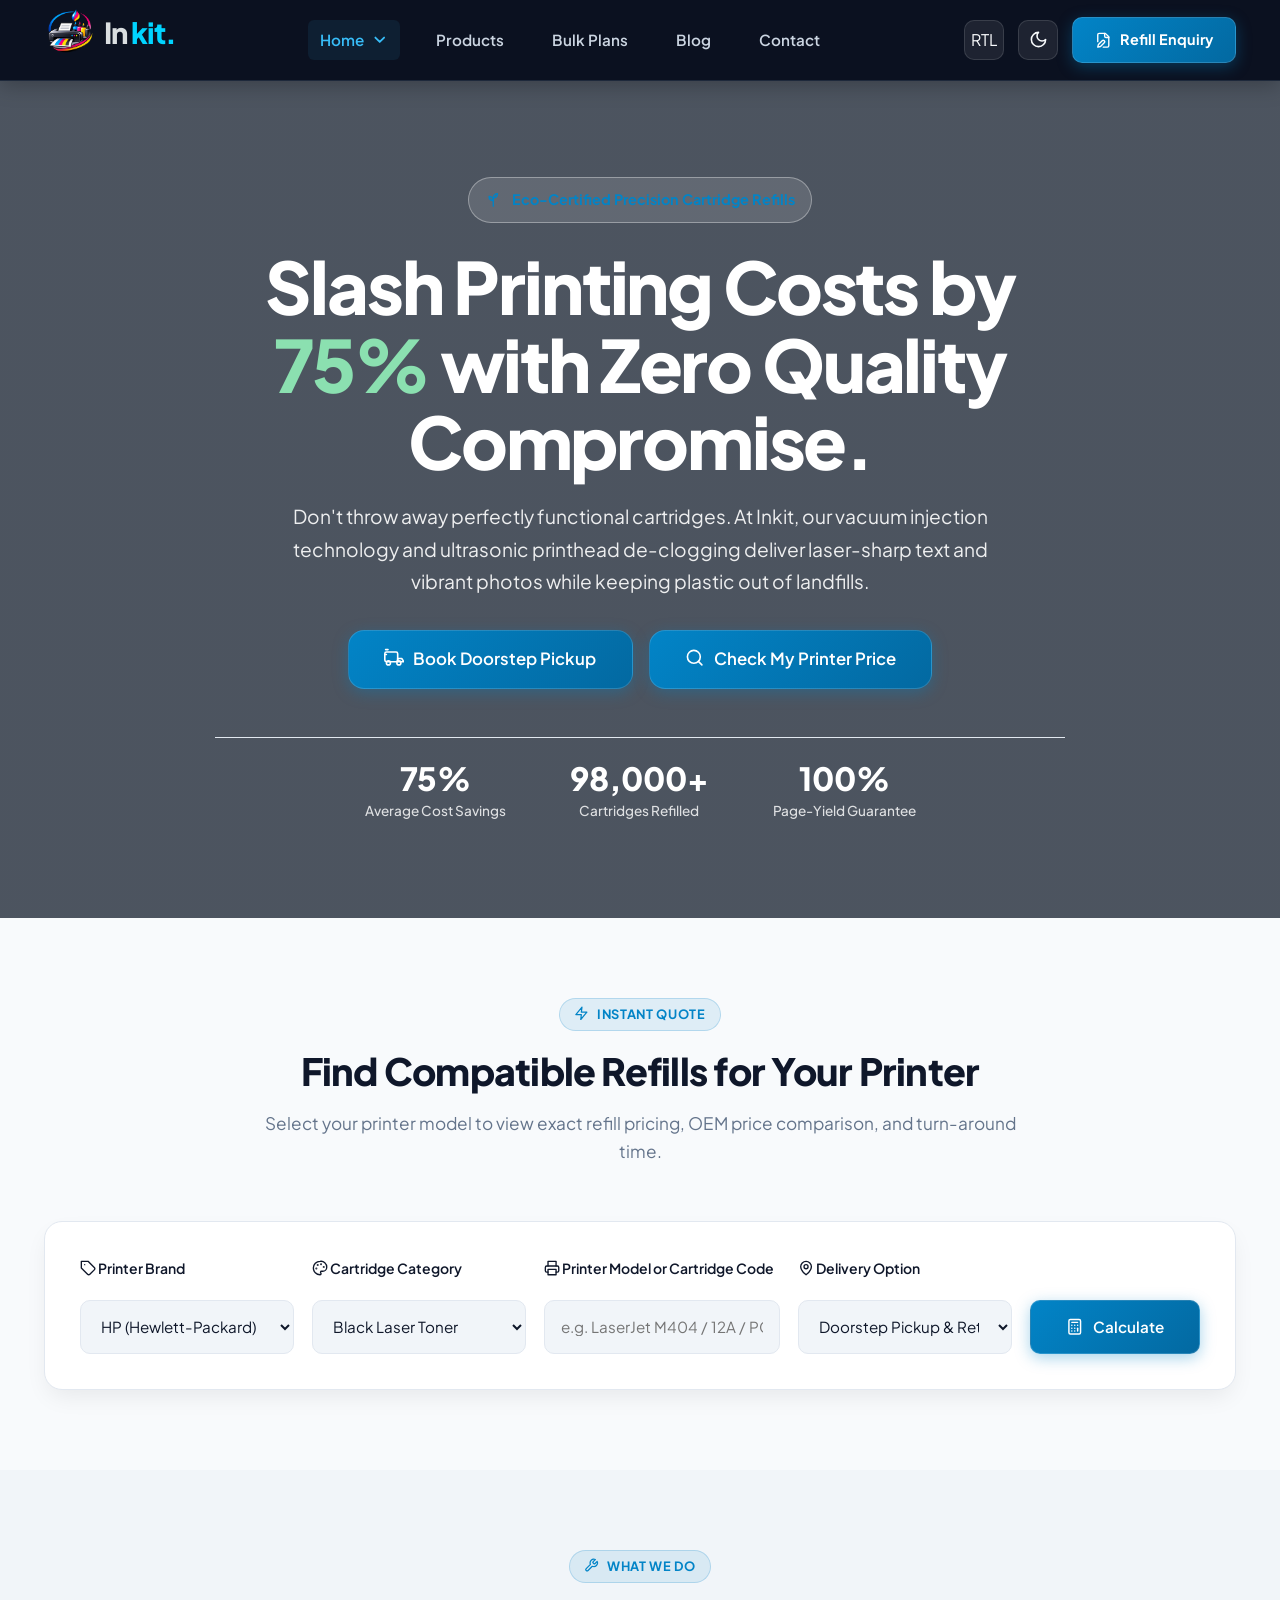
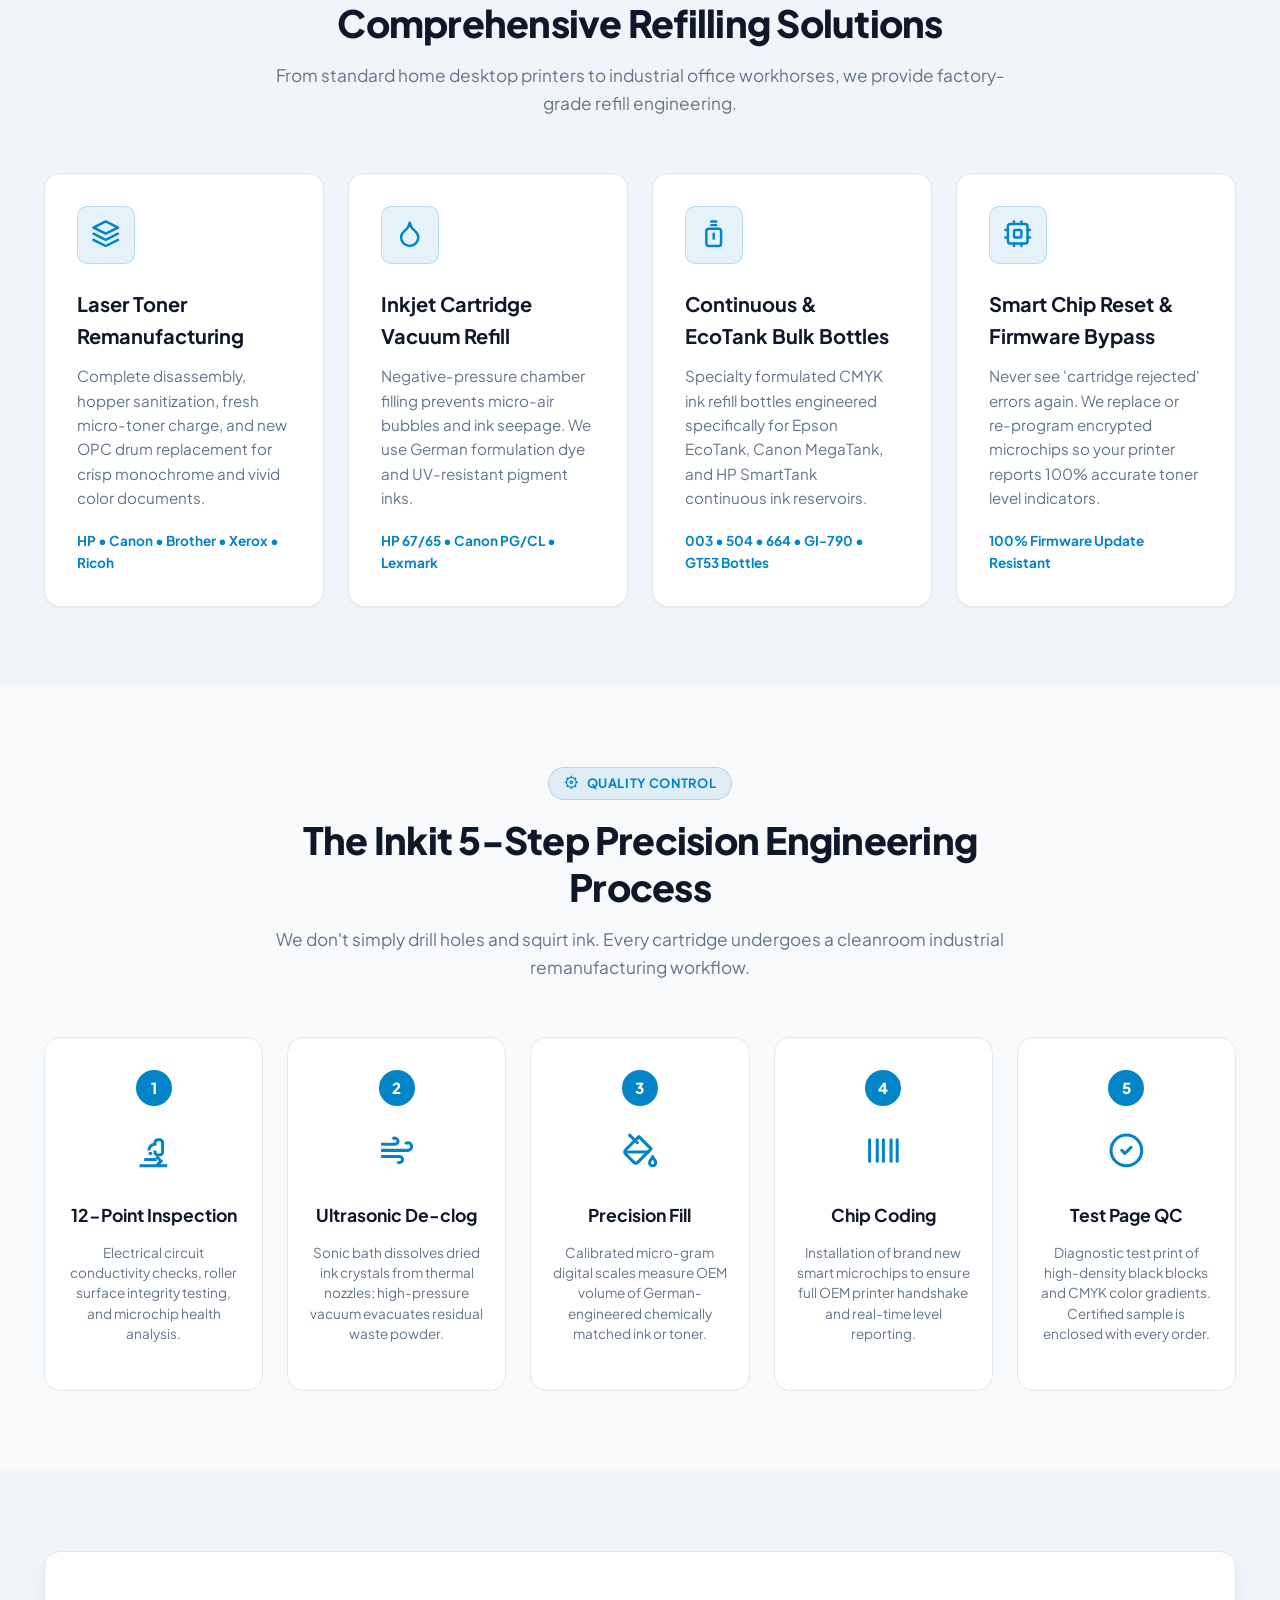
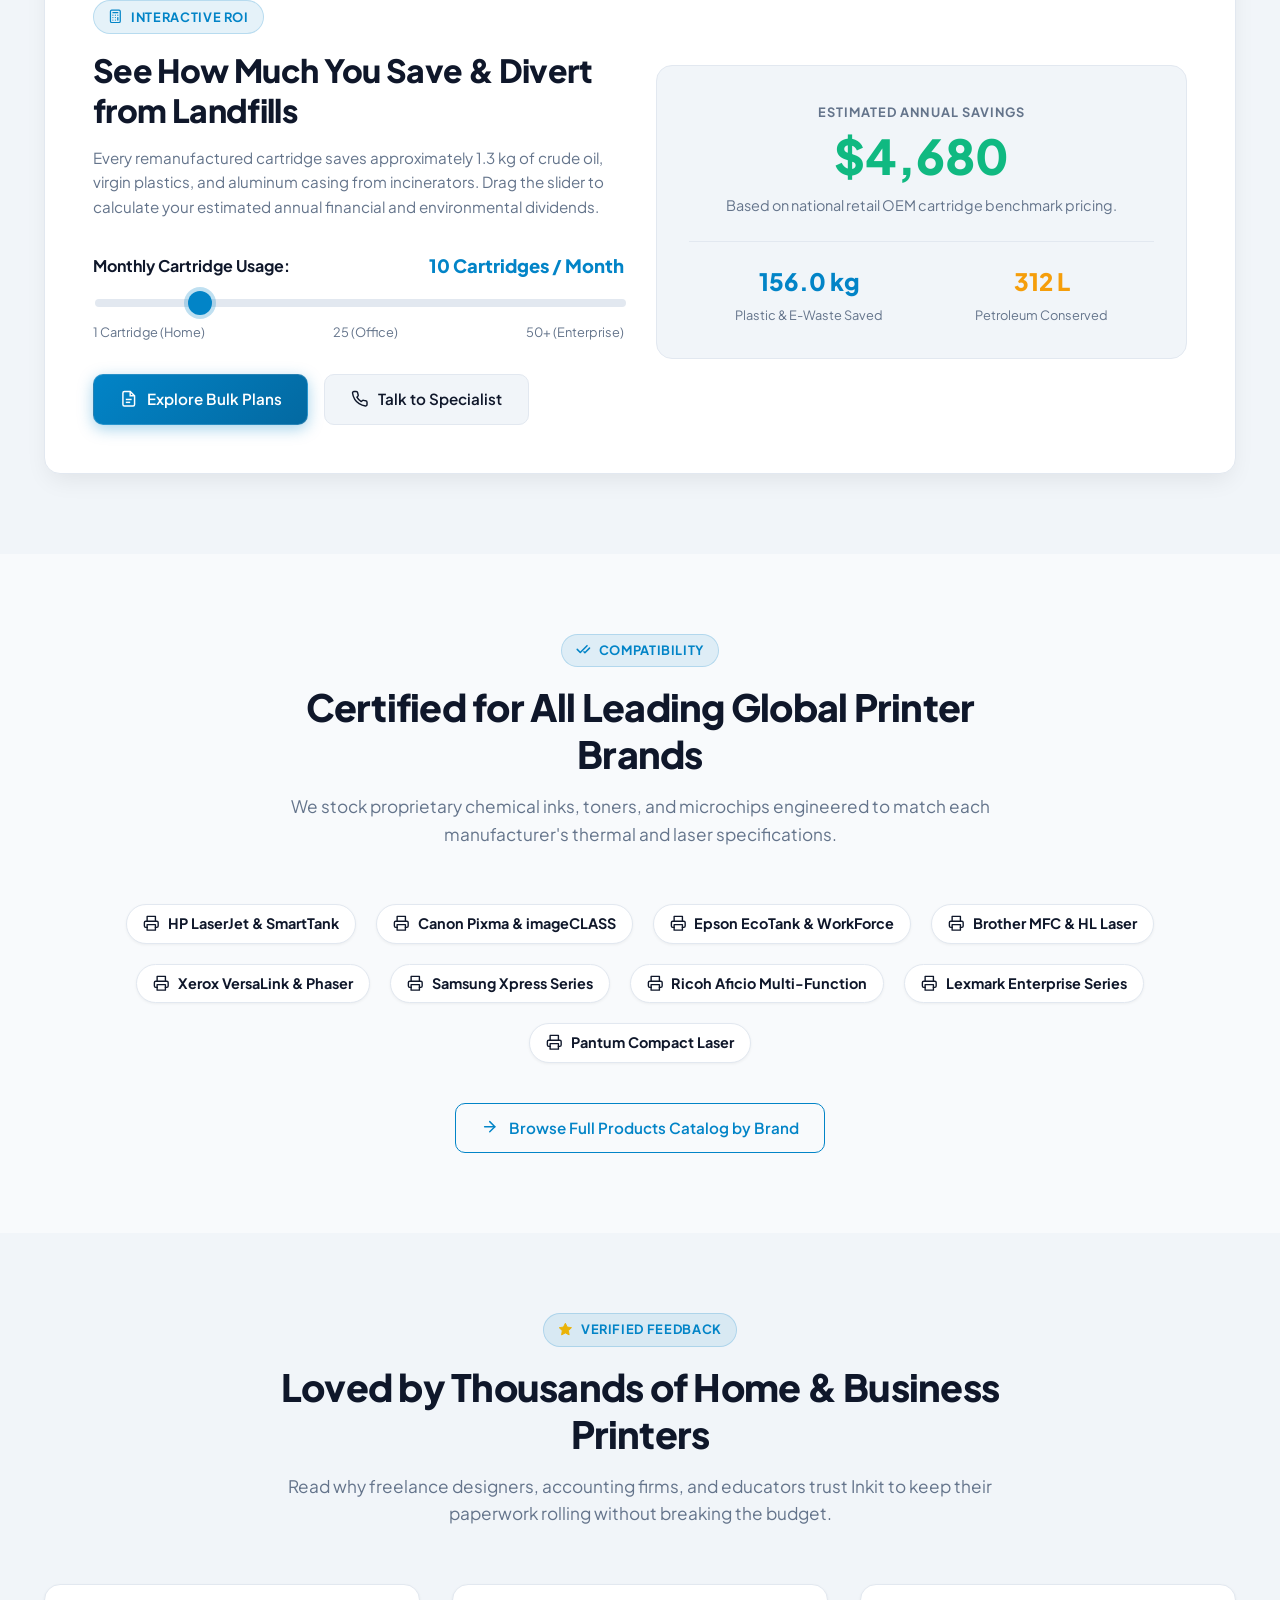
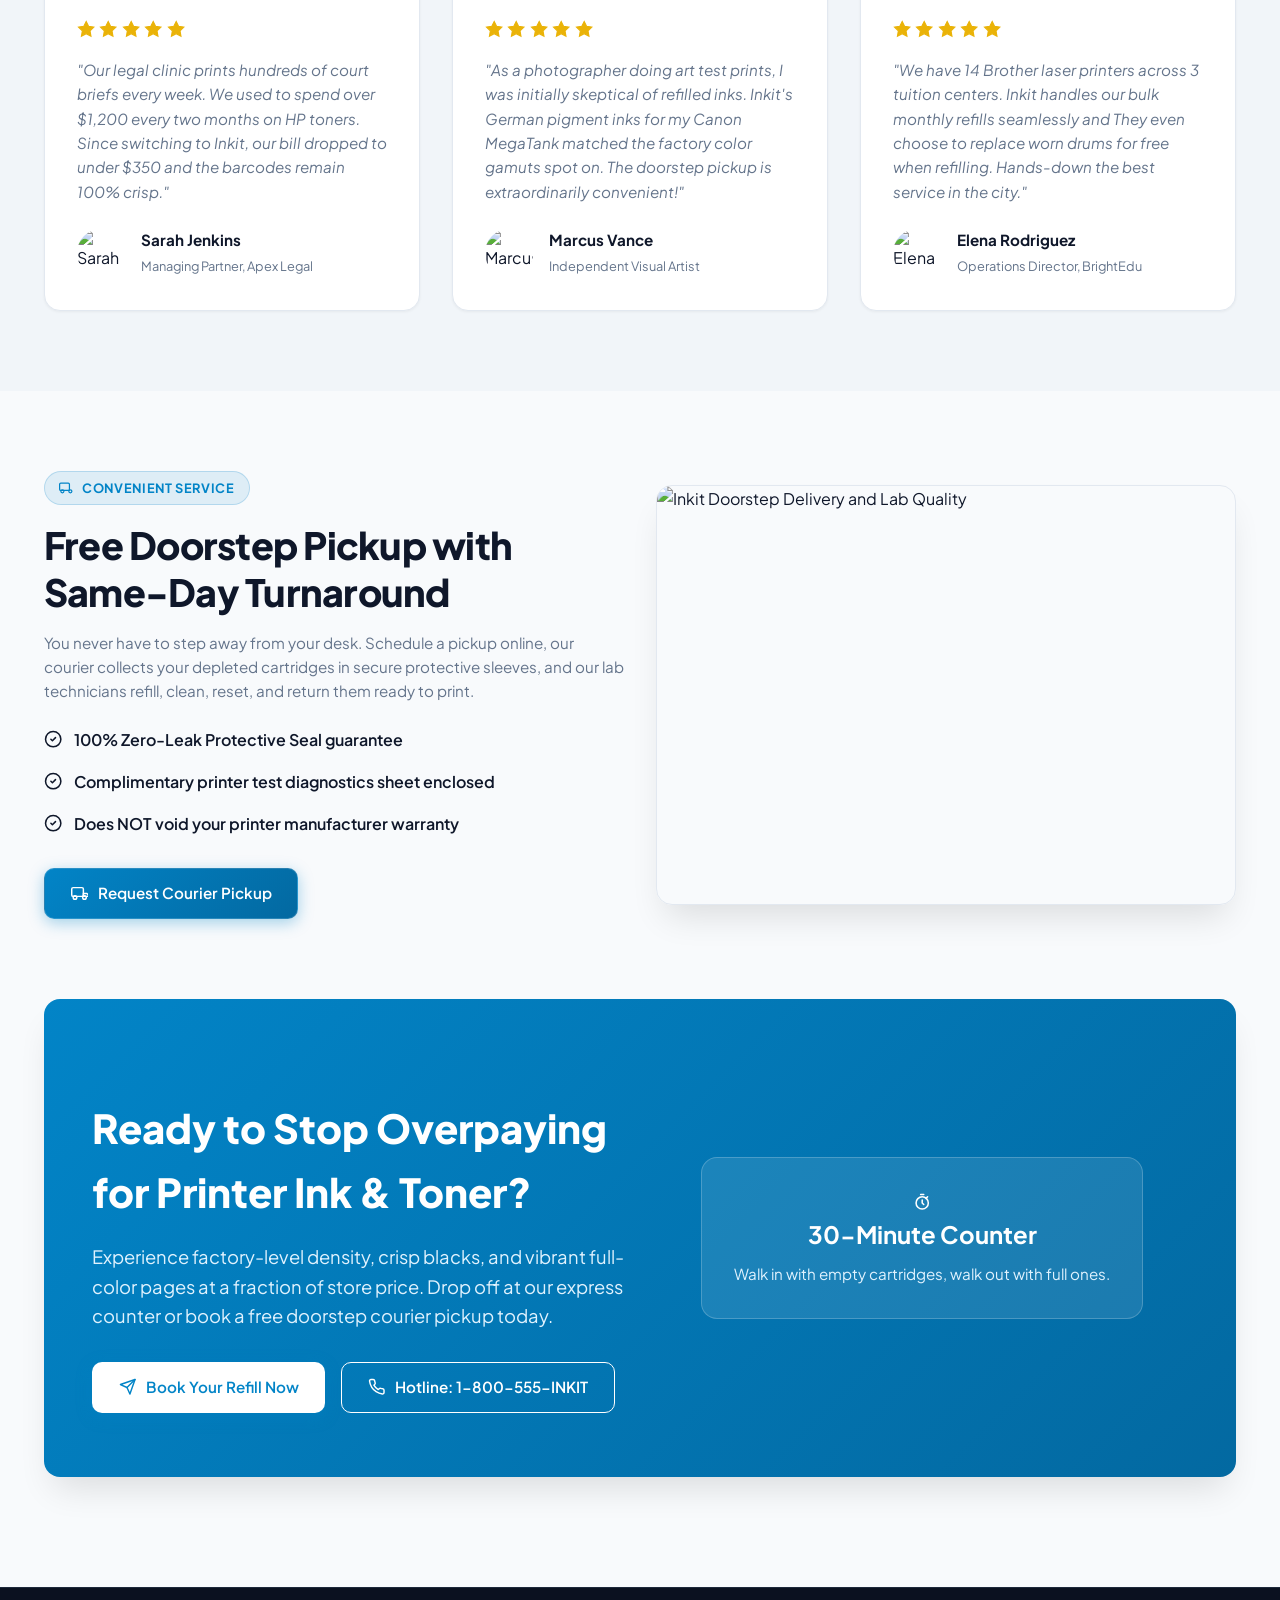
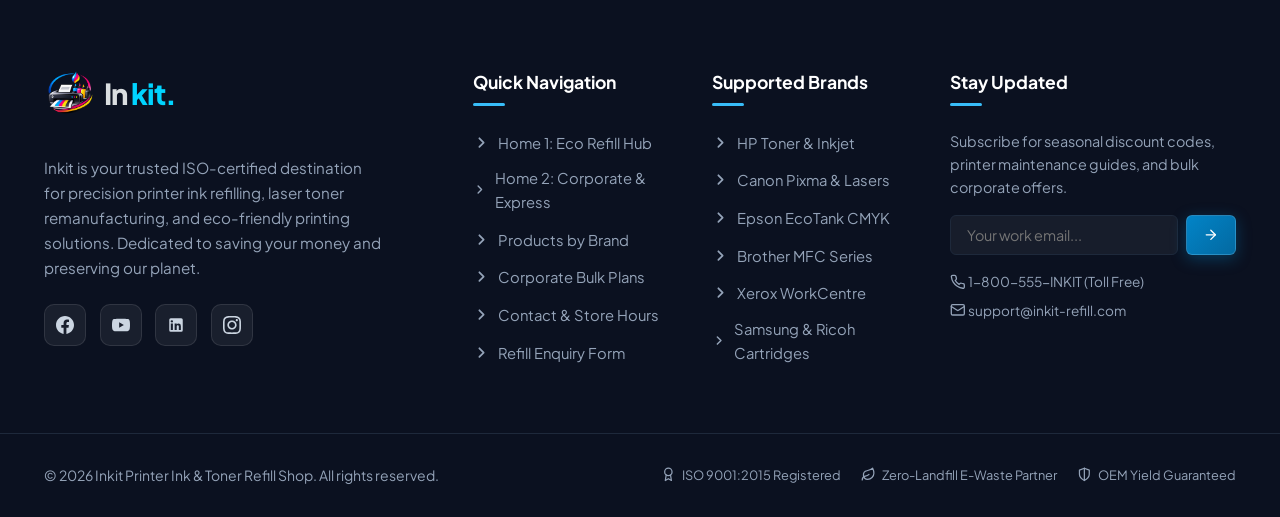
==== commit 7c4ea856: "Updated website" ====
--- a/index.html
+++ b/index.html
@@ -93,9 +93,7 @@
         <!-- Navbar Controls & Action -->
         <div class="nav-actions">
           <!-- RTL to LTR Mode Button with Icon -->
-          <button id="rtlToggleBtn" class="icon-btn" title="Toggle RTL / LTR text direction" aria-label="Toggle Text Direction">
-            <svg class="svg-icon" viewBox="0 0 24 24" width="18" height="18" fill="none" stroke="currentColor" stroke-width="2" stroke-linecap="round" stroke-linejoin="round"><path d="m16 3 4 4-4 4"/><path d="M20 7H4"/><path d="m8 21-4-4 4-4"/><path d="M4 17h16"/></svg>
-          </button>
+     <button id="rtlToggleBtn" class="icon-btn">RTL</button>
 
           <!-- Dark to Light Mode Button with Icon -->
           <button id="themeToggleBtn" class="icon-btn" title="Toggle Dark / Light mode" aria-label="Toggle Theme Mode">
@@ -229,26 +227,27 @@
         landfills.
       </p>
 
-      <div
-        class="hero-actions"
-        style="
-          display: flex;
-          flex-wrap: wrap;
-          justify-content: center;
-          gap: 1rem;
-          margin-bottom: 3rem;
-        "
-      >
-        <a href="contact.html#enquiry-form" class="btn btn-primary btn-lg">
-          <i class="fa-solid fa-truck-fast" aria-hidden="true"></i>
-          Book Doorstep Pickup
-        </a>
-
-        <a href="#refill-finder" class="btn btn-secondary btn-lg">
-          <i class="fa-solid fa-magnifying-glass" aria-hidden="true"></i>
-          Check My Printer Price
-        </a>
-      </div>
+   <div
+    class="hero-actions"
+    style="
+        display:flex;
+        flex-wrap:wrap;
+        justify-content:center;
+        align-items:center;
+        gap:1rem;
+        margin-bottom:3rem;
+    "
+>
+    <a href="contact.html#enquiry-form" class="btn btn-primary btn-lg">
+        <i class="fa-solid fa-truck-fast" aria-hidden="true"></i>
+        Book Doorstep Pickup
+    </a>
+
+    <a href="#refill-finder" class="btn btn-primary btn-lg">
+        <i class="fa-solid fa-magnifying-glass" aria-hidden="true"></i>
+        Check My Printer Price
+    </a>
+</div>
 
       <div
         class="hero-stats"
@@ -288,85 +287,423 @@
     <!-- ==========================================================================
          SECTION 2: INSTANT REFILL FINDER (Interactive Tool)
          ========================================================================== -->
-    <section class="section-py" id="refill-finder">
-      <div class="container">
+    <section class="section-py" id="refill-finder"
+    style="width:100%; overflow:hidden;">
+
+    <div class="container">
+
+        <!-- Section Header -->
         <div class="section-header">
-          <div class="section-badge">
-            <i class="fa-solid fa-bolt"></i> Instant Quote
-          </div>
-          <h2 class="section-title">Find Compatible Refills for Your Printer</h2>
-          <p class="section-subtitle">Select your printer model to view exact refill pricing, OEM price comparison, and turn-around time.</p>
-        </div>
-
-        <div class="refill-finder-box">
-          <div class="finder-grid">
-            <div class="form-group">
-              <label class="form-label" for="finderBrand"><i class="fa-solid fa-tag"></i> Printer Brand</label>
-              <select id="finderBrand" class="form-select">
-                <option value="HP">HP (Hewlett-Packard)</option>
-                <option value="Canon">Canon</option>
-                <option value="Epson">Epson</option>
-                <option value="Brother">Brother</option>
-                <option value="Xerox">Xerox</option>
-                <option value="Samsung">Samsung</option>
-                <option value="Ricoh">Ricoh</option>
-              </select>
-            </div>
-
-            <div class="form-group">
-              <label class="form-label" for="finderType"><i class="fa-solid fa-palette"></i> Cartridge Category</label>
-              <select id="finderType" class="form-select">
-                <option value="Laser Toner Black">Black Laser Toner</option>
-                <option value="Laser Toner Color">Color Laser Toner (CMYK)</option>
-                <option value="Inkjet Cartridge">Inkjet Cartridge (Tri-color/Black)</option>
-                <option value="EcoTank Bulk Inks">EcoTank / MegaTank Ink Bottle</option>
-              </select>
-            </div>
-
-            <div class="form-group">
-              <label class="form-label" for="finderModel"><i class="fa-solid fa-print"></i> Printer Model or Cartridge Code</label>
-              <input type="text" id="finderModel" class="form-input" placeholder="e.g. LaserJet M404 / 12A / PG-245">
-            </div>
-
-            <div class="form-group">
-              <label class="form-label" for="finderLocation"><i class="fa-solid fa-location-dot"></i> Delivery Option</label>
-              <select id="finderLocation" class="form-select">
-                <option value="pickup">Doorstep Pickup & Return</option>
-                <option value="walkin">Walk-in Express Lab (30 min)</option>
-              </select>
-            </div>
-
-            <div class="form-group">
-              <button id="findRefillBtn" class="btn btn-primary" style="height: 48px; width: 100%;">
-                <i class="fa-solid fa-calculator"></i> Calculate
-              </button>
-            </div>
-          </div>
-
-          <!-- Finder Result Display Card -->
-          <div id="finderResultBox" class="finder-result">
-            <div>
-              <div class="cmyk-dot-row">
-                <span class="cmyk-dot cyan"></span>
-                <span class="cmyk-dot magenta"></span>
-                <span class="cmyk-dot yellow"></span>
-                <span class="cmyk-dot black"></span>
-                <span id="resultSavingsBadge" class="product-savings-tag" style="position: static; margin-left: 8px;">Save 73%</span>
-              </div>
-              <h3 id="resultCartridgeTitle" style="margin: 0.25rem 0; font-size: 1.25rem; color: var(--text-main);">HP LaserJet 12A / Pro M404 Toner Refill</h3>
-              <p style="margin: 0; color: var(--text-muted); font-size: 0.9rem;">Includes complete vacuum de-dusting, OPC drum inspection, smart chip reset, and 2,500-page high-yield toner reload.</p>
-            </div>
-            <div style="text-align: right; min-width: 170px;">
-              <div id="resultRefillPrice" class="refill-price">$18.50</div>
-              <div id="resultOemPrice" class="oem-price">OEM Price: $68.00</div>
-              <a href="contact.html#enquiry-form" class="btn btn-primary btn-sm" style="margin-top: 0.5rem;">
-                <i class="fa-solid fa-calendar-check"></i> Book Now
-              </a>
-            </div>
-          </div>
-        </div>
-      </div>
-    </section>
+            <div class="section-badge">
+                <i class="fa-solid fa-bolt"></i> Instant Quote
+            </div>
+
+            <h2 class="section-title">
+                Find Compatible Refills for Your Printer
+            </h2>
+
+            <p class="section-subtitle">
+                Select your printer model to view exact refill pricing,
+                OEM price comparison, and turn-around time.
+            </p>
+        </div>
+
+        <!-- Refill Finder Box -->
+        <div class="refill-finder-box"
+            style="
+                width:100%;
+                max-width:100%;
+                padding:35px;
+                box-sizing:border-box;
+                border-radius:18px;
+            ">
+
+            <!-- Finder Grid -->
+            <div class="finder-grid"
+                style="
+                    display:grid;
+                    grid-template-columns:1fr 1fr 1.1fr 1fr 170px;
+                    gap:18px;
+                    align-items:end;
+                    width:100%;
+                ">
+
+                <!-- Printer Brand -->
+                <div class="form-group"
+                    style="min-width:0; margin:0;">
+
+                    <label class="form-label"
+                        for="finderBrand"
+                        style="
+                            display:block;
+                            margin-bottom:12px;
+                            white-space:nowrap;
+                        ">
+                        <i class="fa-solid fa-tag"></i>
+                        Printer Brand
+                    </label>
+
+                    <select id="finderBrand"
+                        class="form-select"
+                        style="
+                            width:100%;
+                            height:54px;
+                            box-sizing:border-box;
+                        ">
+                        <option value="HP">HP (Hewlett-Packard)</option>
+                        <option value="Canon">Canon</option>
+                        <option value="Epson">Epson</option>
+                        <option value="Brother">Brother</option>
+                        <option value="Xerox">Xerox</option>
+                        <option value="Samsung">Samsung</option>
+                        <option value="Ricoh">Ricoh</option>
+                    </select>
+
+                </div>
+
+                <!-- Cartridge Category -->
+                <div class="form-group"
+                    style="min-width:0; margin:0;">
+
+                    <label class="form-label"
+                        for="finderType"
+                        style="
+                            display:block;
+                            margin-bottom:12px;
+                            white-space:nowrap;
+                        ">
+                        <i class="fa-solid fa-palette"></i>
+                        Cartridge Category
+                    </label>
+
+                    <select id="finderType"
+                        class="form-select"
+                        style="
+                            width:100%;
+                            height:54px;
+                            box-sizing:border-box;
+                        ">
+                        <option value="Laser Toner Black">
+                            Black Laser Toner
+                        </option>
+
+                        <option value="Laser Toner Color">
+                            Color Laser Toner (CMYK)
+                        </option>
+
+                        <option value="Inkjet Cartridge">
+                            Inkjet Cartridge (Tri-color/Black)
+                        </option>
+
+                        <option value="EcoTank Bulk Inks">
+                            EcoTank / MegaTank Ink Bottle
+                        </option>
+                    </select>
+
+                </div>
+
+                <!-- Printer Model -->
+                <div class="form-group"
+                    style="min-width:0; margin:0;">
+
+                    <label class="form-label"
+                        for="finderModel"
+                        style="
+                            display:block;
+                            margin-bottom:12px;
+                            white-space:nowrap;
+                            font-size:14px;
+                        ">
+                        <i class="fa-solid fa-print"></i>
+                        Printer Model or Cartridge Code
+                    </label>
+
+                    <input type="text"
+                        id="finderModel"
+                        class="form-input"
+                        placeholder="e.g. LaserJet M404 / 12A / PG-245"
+                        style="
+                            width:100%;
+                            height:54px;
+                            min-width:0;
+                            box-sizing:border-box;
+                        ">
+
+                </div>
+
+                <!-- Delivery Option -->
+                <div class="form-group"
+                    style="min-width:0; margin:0;">
+
+                    <label class="form-label"
+                        for="finderLocation"
+                        style="
+                            display:block;
+                            margin-bottom:12px;
+                            white-space:nowrap;
+                        ">
+                        <i class="fa-solid fa-location-dot"></i>
+                        Delivery Option
+                    </label>
+
+                    <select id="finderLocation"
+                        class="form-select"
+                        style="
+                            width:100%;
+                            height:54px;
+                            box-sizing:border-box;
+                        ">
+                        <option value="pickup">
+                            Doorstep Pickup & Return
+                        </option>
+
+                        <option value="walkin">
+                            Walk-in Express Lab (30 min)
+                        </option>
+                    </select>
+
+                </div>
+
+                <!-- Calculate Button -->
+                <div class="form-group"
+                    style="min-width:0; margin:0;">
+
+                    <button id="findRefillBtn"
+                        class="btn btn-primary"
+                        style="
+                            width:100%;
+                            height:54px;
+                            display:flex;
+                            align-items:center;
+                            justify-content:center;
+                            gap:9px;
+                            white-space:nowrap;
+                            box-sizing:border-box;
+                        ">
+
+                        <i class="fa-solid fa-calculator"></i>
+                        Calculate
+
+                    </button>
+
+                </div>
+
+            </div>
+
+            <!-- Finder Result Display Card -->
+            <div id="finderResultBox"
+                class="finder-result"
+                style="
+                    margin-top:28px;
+                    box-sizing:border-box;
+                ">
+
+                <!-- Result Information -->
+                <div style="flex:1; min-width:0;">
+
+                    <div class="cmyk-dot-row">
+
+                        <span class="cmyk-dot cyan"></span>
+                        <span class="cmyk-dot magenta"></span>
+                        <span class="cmyk-dot yellow"></span>
+                        <span class="cmyk-dot black"></span>
+
+                        <span id="resultSavingsBadge"
+                            class="product-savings-tag"
+                            style="
+                                position:static;
+                                margin-left:8px;
+                            ">
+                            Save 73%
+                        </span>
+
+                    </div>
+
+                    <h3 id="resultCartridgeTitle"
+                        style="
+                            margin:0.25rem 0;
+                            font-size:1.25rem;
+                            color:var(--text-main);
+                        ">
+                        HP LaserJet 12A / Pro M404 Toner Refill
+                    </h3>
+
+                    <p style="
+                        margin:0;
+                        color:var(--text-muted);
+                        font-size:0.9rem;
+                        line-height:1.7;
+                    ">
+                        Includes complete vacuum de-dusting, OPC drum
+                        inspection, smart chip reset, and 2,500-page
+                        high-yield toner reload.
+                    </p>
+
+                </div>
+
+                <!-- Result Pricing -->
+                <div style="
+                    text-align:right;
+                    min-width:170px;
+                    flex-shrink:0;
+                ">
+
+                    <div id="resultRefillPrice"
+                        class="refill-price">
+                        $18.50
+                    </div>
+
+                    <div id="resultOemPrice"
+                        class="oem-price">
+                        OEM Price: $68.00
+                    </div>
+
+                    <a href="contact.html#enquiry-form"
+                        class="btn btn-primary btn-sm"
+                        style="margin-top:0.5rem;">
+
+                        <i class="fa-solid fa-calendar-check"></i>
+                        Book Now
+
+                    </a>
+
+                </div>
+
+            </div>
+
+        </div>
+
+    </div>
+
+</section>
+
+
+<!-- Responsive Styling -->
+<style>
+
+/* =================================
+   REFILL FINDER RESPONSIVE DESIGN
+================================= */
+
+/* Desktop */
+@media (min-width: 1200px) {
+
+    #refill-finder .finder-grid {
+        grid-template-columns:
+            1fr 1fr 1.1fr 1fr 170px !important;
+        gap: 18px !important;
+    }
+
+}
+
+/* Small Desktop / Laptop */
+@media (max-width: 1199px) {
+
+    #refill-finder .refill-finder-box {
+        padding: 25px !important;
+    }
+
+    #refill-finder .finder-grid {
+        grid-template-columns:
+            repeat(2, minmax(0, 1fr)) !important;
+        gap: 20px !important;
+    }
+
+    #refill-finder .finder-grid .form-label {
+        white-space: normal !important;
+    }
+
+}
+
+/* Tablet */
+@media (max-width: 768px) {
+
+    #refill-finder .refill-finder-box {
+        padding: 22px !important;
+    }
+
+    #refill-finder .finder-grid {
+        grid-template-columns:
+            repeat(2, minmax(0, 1fr)) !important;
+        gap: 16px !important;
+    }
+
+    #refill-finder .finder-result {
+        display: flex;
+        flex-direction: column;
+        align-items: stretch;
+        gap: 20px;
+    }
+
+    #refill-finder .finder-result > div:last-child {
+        text-align: left !important;
+        min-width: 0 !important;
+    }
+
+}
+
+/* Mobile */
+@media (max-width: 576px) {
+
+    #refill-finder .refill-finder-box {
+        padding: 18px 15px !important;
+    }
+
+    #refill-finder .finder-grid {
+        grid-template-columns: 1fr !important;
+        gap: 17px !important;
+    }
+
+    #refill-finder .finder-grid .form-group {
+        width: 100%;
+    }
+
+    #refill-finder .finder-grid .form-label {
+        white-space: normal !important;
+        font-size: 14px;
+    }
+
+    #refill-finder .finder-grid .form-select,
+    #refill-finder .finder-grid .form-input,
+    #refill-finder .finder-grid button {
+        width: 100% !important;
+        height: 50px !important;
+    }
+
+    #refill-finder .finder-result {
+        padding: 16px !important;
+        margin-top: 20px !important;
+    }
+
+    #refill-finder #resultCartridgeTitle {
+        font-size: 1.05rem !important;
+        line-height: 1.5;
+    }
+
+    #refill-finder .finder-result > div:last-child {
+        text-align: left !important;
+    }
+
+}
+
+/* Small Mobile */
+@media (max-width: 375px) {
+
+    #refill-finder .refill-finder-box {
+        padding: 15px 12px !important;
+    }
+
+    #refill-finder .finder-result {
+        padding: 13px !important;
+    }
+
+    #refill-finder .finder-grid {
+        gap: 15px !important;
+    }
+
+}
+
+</style>
 
     <!-- ==========================================================================
          SECTION 3: CORE REFILL SERVICES
--- a/assets/css/common.css
+++ b/assets/css/common.css
@@ -1904,4 +1904,4 @@
         padding-top: 25px !important;
         padding-bottom: 25px !important;
     }
-}+}
